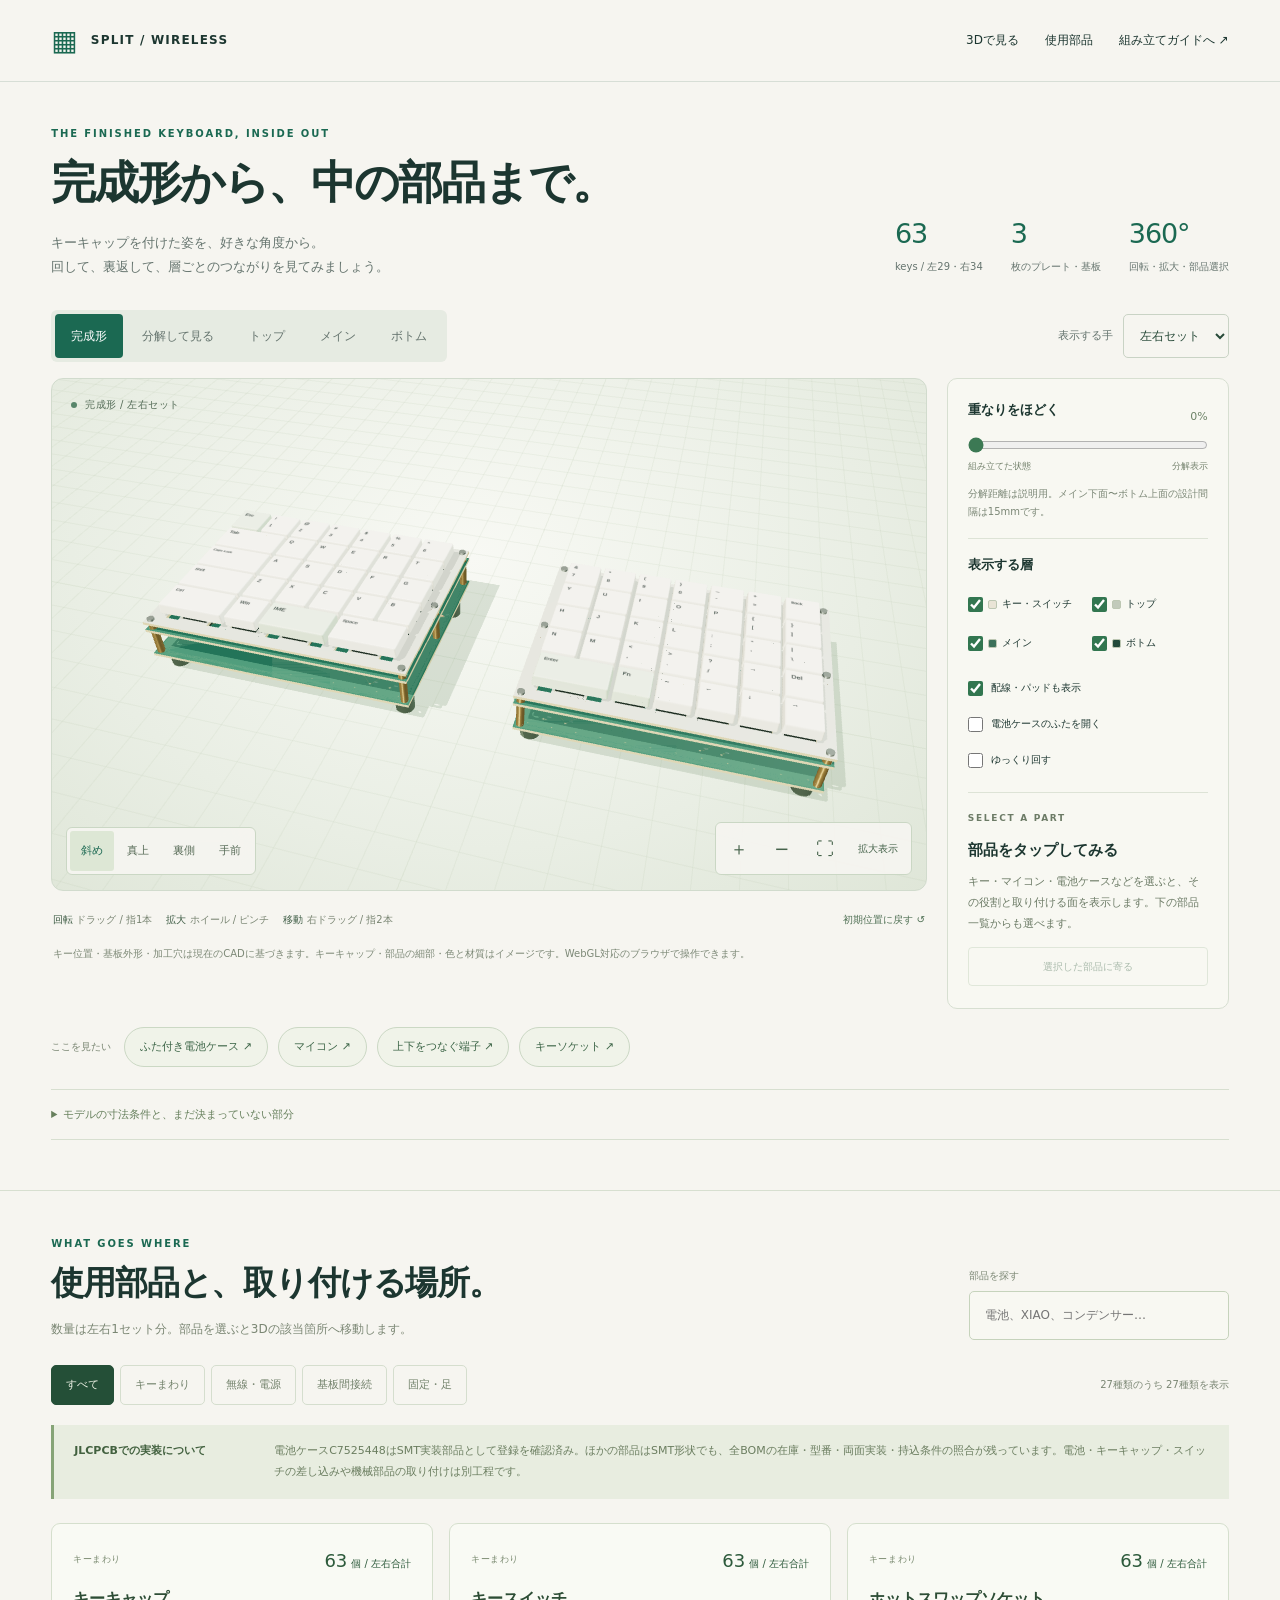
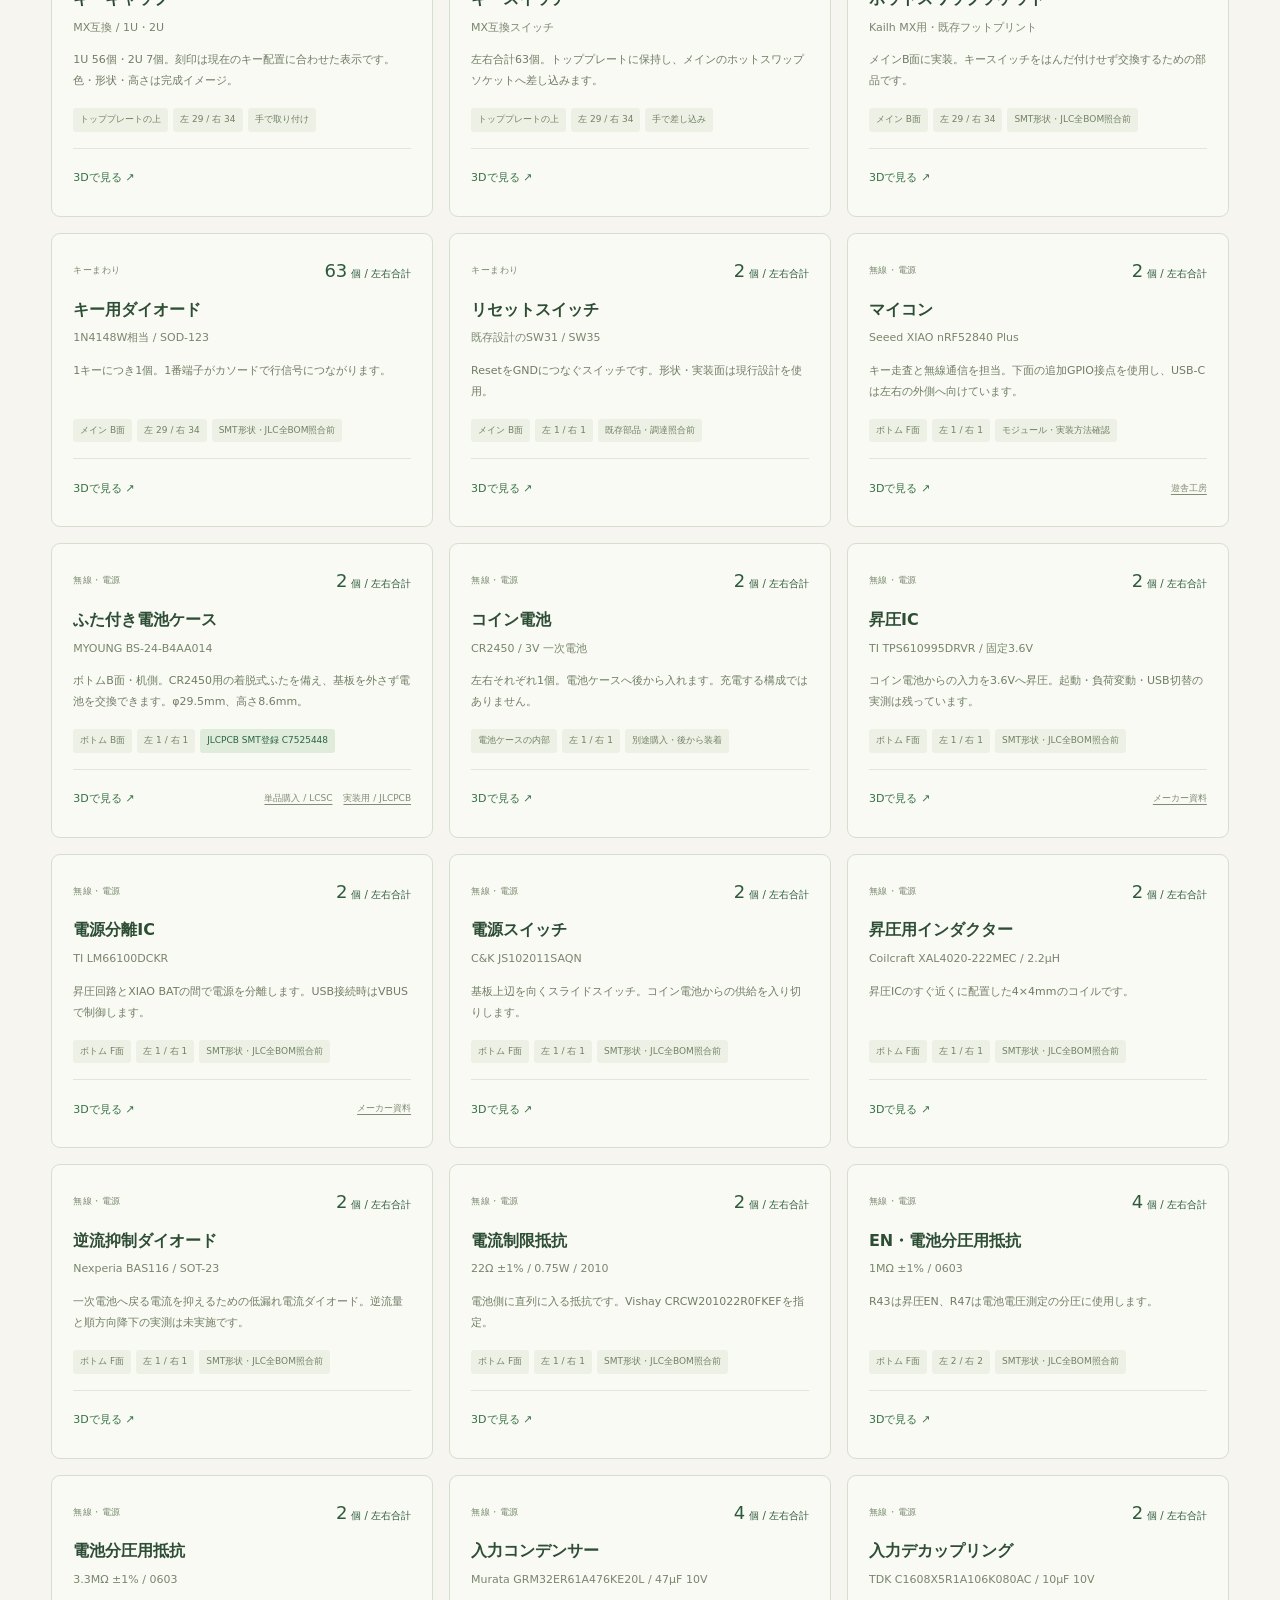
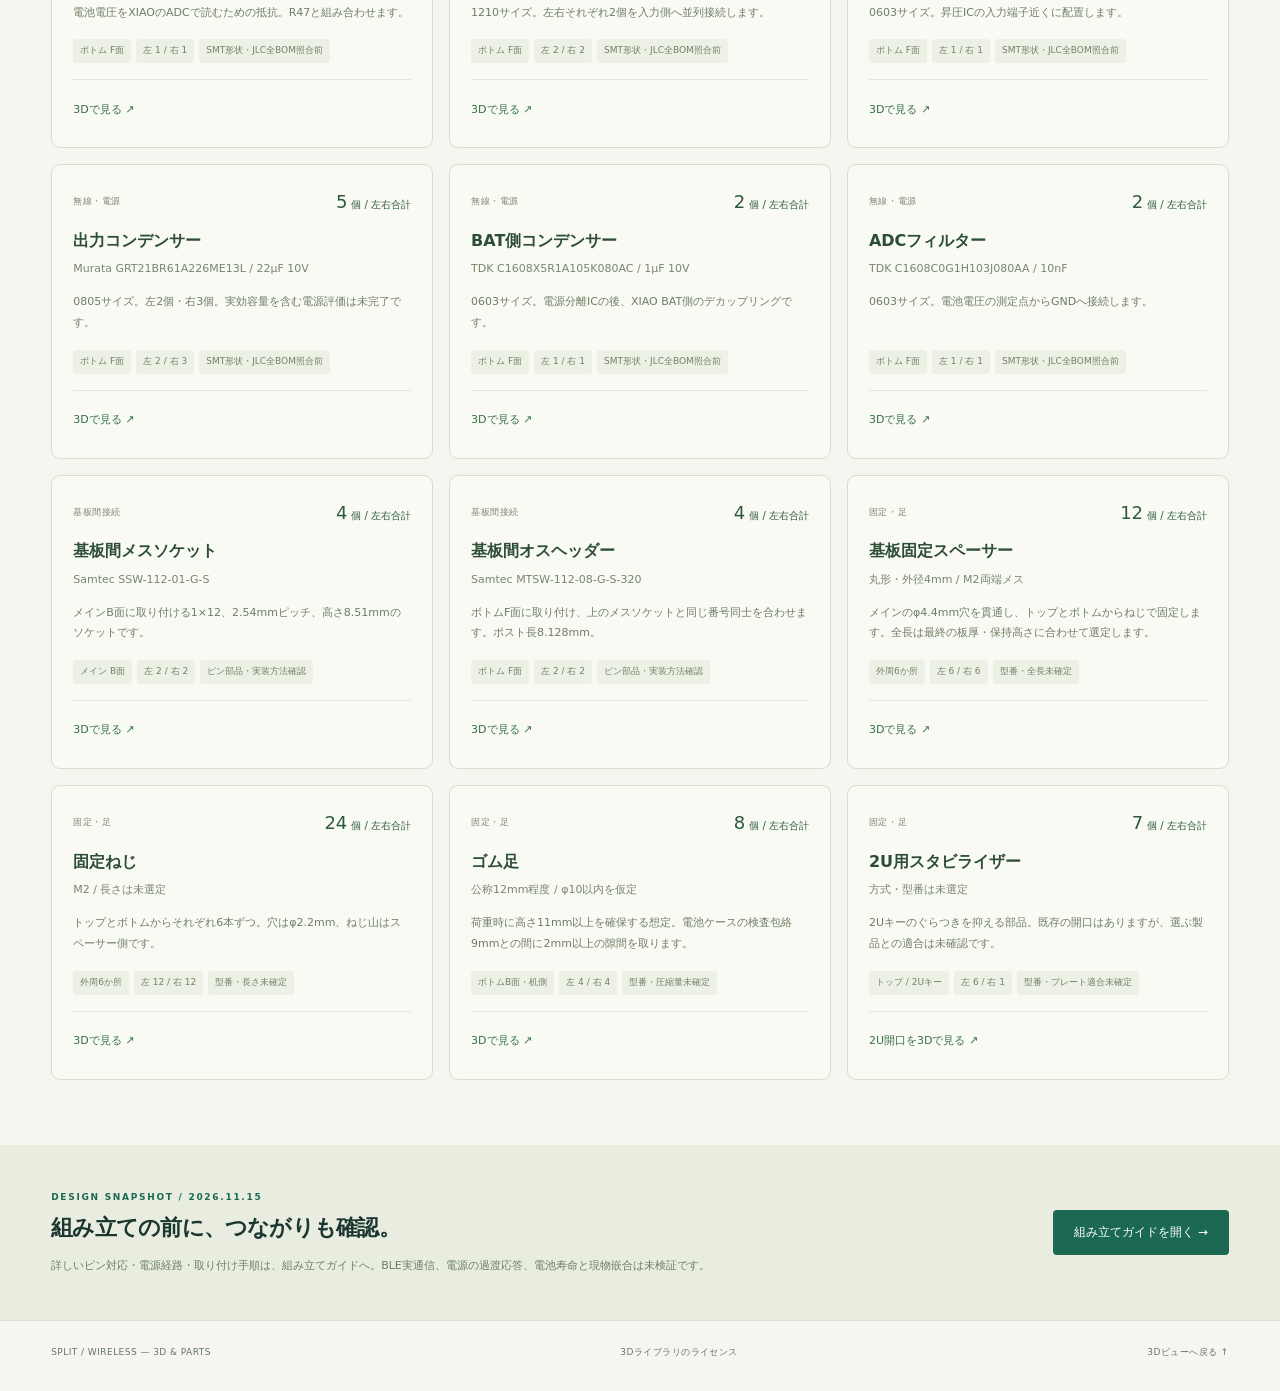
==== explorer.html @ 41e85a27 "Add interactive 3D keyboard and parts explorer" ====
<!doctype html>
<html lang="ja">
<head>
  <meta charset="utf-8">
  <meta name="viewport" content="width=device-width,initial-scale=1">
  <meta name="description" content="キーキャップ付きの完成形を360度回して、3層の構造と使用部品を確認できる無線分割キーボードの3Dガイド。">
  <meta name="theme-color" content="#1b6952">
  <title>完成形と使用部品を3Dで見る｜SPLIT WIRELESS</title>
  <link rel="canonical" href="https://naoki7091.github.io/keyboard-guide/explorer.html">
  <link rel="stylesheet" href="styles.css">
  <link rel="stylesheet" href="explorer.css">
  <script src="design-data.js" defer></script>
  <script src="explorer-data.js" defer></script>
  <script src="explorer.bundle.js" defer></script>
</head>
<body class="explorer-page">
  <a class="skip" href="#viewer">3Dビューへ移動</a>
  <header class="e-header"><a class="brand" href="index.html"><span class="brand-mark" aria-hidden="true">▦</span> SPLIT / WIRELESS</a><nav aria-label="ページ内ナビゲーション"><a href="#viewer">3Dで見る</a><a href="#parts">使用部品</a><a href="index.html">組み立てガイドへ ↗</a></nav></header>
  <main>
    <section class="e-intro e-wrap"><div><p class="eyebrow">THE FINISHED KEYBOARD, INSIDE OUT</p><h1>完成形から、<br class="e-mobile-br">中の部品まで。</h1><p class="e-lead">キーキャップを付けた姿を、好きな角度から。<br>回して、裏返して、層ごとのつながりを見てみましょう。</p></div><div class="e-intro-facts"><span><b>63</b>keys / 左29・右34</span><span><b>3</b>枚のプレート・基板</span><span><b>360°</b>回転・拡大・部品選択</span></div></section>
    <section class="e-workbench e-wrap" id="viewer" aria-label="キーボードの3Dビュー">
      <div class="e-toolbar"><div class="e-segmented" aria-label="表示モード"><button data-mode="assembled" aria-pressed="true">完成形</button><button data-mode="exploded" aria-pressed="false">分解して見る</button><button data-mode="top" aria-pressed="false">トップ</button><button data-mode="main" aria-pressed="false">メイン</button><button data-mode="bottom" aria-pressed="false">ボトム</button></div><label class="e-side">表示する手 <select id="hand-select"><option value="both">左右セット</option><option value="L">左手だけ</option><option value="R">右手だけ</option></select></label></div>
      <div class="e-view-grid">
        <div class="e-stage-column"><div class="e-stage" id="stage-shell"><div class="e-stage-badge"><span class="e-live-dot"></span><span id="view-label">完成形 / 左右セット</span></div><div id="three-viewport" class="e-viewport"><img id="viewer-fallback" src="assets/explorer-fallback.svg" alt="左右のキーキャップ付き完成イメージ。読み込み後に3D表示へ切り替わります。"><p id="viewer-loading" role="status">3Dモデルを準備しています…</p></div><div class="e-camera-bar" aria-label="カメラの向き"><button data-view="iso" aria-pressed="true">斜め</button><button data-view="top" aria-pressed="false">真上</button><button data-view="bottom" aria-pressed="false">裏側</button><button data-view="front" aria-pressed="false">手前</button></div><div class="e-zoom-bar"><button id="zoom-in" aria-label="拡大する">＋</button><button id="zoom-out" aria-label="縮小する">−</button><button id="fit-view" aria-label="モデルを画面に収める">⛶</button><button id="fullscreen-view" aria-label="3Dビューを全画面にする">拡大表示</button></div></div><div class="e-gestures"><span><b>回転</b> ドラッグ / 指1本</span><span><b>拡大</b> ホイール / ピンチ</span><span><b>移動</b> 右ドラッグ / 指2本</span><button id="reset-view">初期位置に戻す ↺</button></div><p class="e-model-note">キー位置・基板外形・加工穴は現在のCADに基づきます。キーキャップ・部品の細部・色と材質はイメージです。WebGL対応のブラウザで操作できます。</p></div>
        <aside class="e-controls" aria-label="表示設定と部品の説明"><section><div class="e-panel-title"><h2>重なりをほどく</h2><output id="explode-value">0%</output></div><label for="explode-3d" class="e-sr-only">層を離す量</label><input id="explode-3d" type="range" min="0" max="100" value="0"><div class="e-range-ends"><span>組み立てた状態</span><span>分解表示</span></div><p class="e-small">分解距離は説明用。メイン下面〜ボトム上面の設計間隔は15mmです。</p></section><section><h2>表示する層</h2><div class="e-layer-toggles"><label><input type="checkbox" data-layer="keys" checked><span class="e-swatch swatch-keys"></span>キー・スイッチ</label><label><input type="checkbox" data-layer="top" checked><span class="e-swatch swatch-top"></span>トップ</label><label><input type="checkbox" data-layer="main" checked><span class="e-swatch swatch-main"></span>メイン</label><label><input type="checkbox" data-layer="bottom" checked><span class="e-swatch swatch-bottom"></span>ボトム</label></div><label class="e-check"><input id="show-copper" type="checkbox" checked>配線・パッドも表示</label><label class="e-check"><input id="open-battery" type="checkbox">電池ケースのふたを開く</label><label class="e-check"><input id="auto-rotate" type="checkbox">ゆっくり回す</label></section><section class="e-inspector"><p class="eyebrow">SELECT A PART</p><div id="part-inspector" aria-live="polite"><h2>部品をタップしてみる</h2><p>キーや電池ケースなどを選ぶと、役割と取り付け位置を表示します。</p></div><button id="focus-selection" class="e-outline-button" disabled>選択した部品に寄る</button></section></aside>
      </div>
      <div class="e-shortcuts" aria-label="よく見る部品"><span>ここを見たい</span><button data-focus="battery-case">ふた付き電池ケース ↗</button><button data-focus="mcu">マイコン ↗</button><button data-focus="header-sockets">上下をつなぐ端子 ↗</button><button data-focus="key-sockets">キーソケット ↗</button></div>
      <details class="e-dimensions"><summary>モデルの寸法条件と、まだ決まっていない部分</summary><p>各基板は145.35×107.25mm。メイン下面〜ボトム上面は15mm。表示用に基板・トップ厚を1.6mm、メイン上面〜トップ下面を3.4mmと仮定しています。連続スペーサーは外径4mm・表示上の全長20mmですが、実物の全長とねじ長はプレート厚・スイッチ保持高さを決めて選定します。キーキャップの形状・外装ケース・スタビライザーの適合・ゴム足の圧縮量も未確定です。</p><p>裏面の電池ケースはBS-24-B4AA014、高さ8.6mm。ふたを開いた状態は交換手順を説明するための模式表現です。3Dモデルは製造用CADや干渉検査用の精密モデルではありません。</p><p>キーボード操作：3Dビューにフォーカスして矢印キーで回転、＋/−で拡大縮小、Homeで初期位置へ。部品一覧からも部品を選べます。</p></details>
    </section>
    <section class="e-parts-section e-wrap" id="parts"><div class="e-parts-heading"><div><p class="eyebrow">WHAT GOES WHERE</p><h2>使用部品と、取り付ける場所。</h2><p>数量は左右1セット分。部品を選ぶと3Dの該当箇所へ移動します。</p></div><label class="e-search"><span>部品を探す</span><input id="parts-search" type="search" placeholder="電池、XIAO、コンデンサー…" autocomplete="off"></label></div><div class="e-parts-tools"><div class="e-filters" aria-label="部品の分類"><button data-category="all" aria-pressed="true">すべて</button><button data-category="keys" aria-pressed="false">キーまわり</button><button data-category="power" aria-pressed="false">無線・電源</button><button data-category="connectors" aria-pressed="false">基板間接続</button><button data-category="hardware" aria-pressed="false">固定・足</button></div><p id="parts-count" role="status"></p></div><div class="e-parts-notice"><b>JLCPCBでの実装について</b><p>電池ケースC7525448はSMT実装部品として登録を確認済み。ほかの部品はSMT形状でも、全BOMの在庫・型番・両面実装・持込条件の照合が残っています。電池・キーキャップ・スイッチの差し込みや機械部品の取り付けは別工程です。</p></div><div id="parts-grid" class="e-parts-grid"></div><p id="parts-empty" class="e-empty" hidden>一致する部品が見つかりません。「すべて」に戻すか、検索語を変えてみてください。</p></section>
    <section class="e-bottom-note e-wrap"><div><p class="eyebrow">DESIGN SNAPSHOT / 2026.11.15</p><h2>組み立ての前に、つながりも確認。</h2><p>詳しいピン対応・電源経路・取り付け手順は、組み立てガイドへ。BLE実通信、電源の過渡応答、電池寿命と現物嵌合は未検証です。</p></div><a class="button primary" href="index.html">組み立てガイドを開く →</a></section>
  </main>
  <footer class="e-wrap"><span>SPLIT / WIRELESS — 3D & PARTS</span><a href="vendor/THREE-LICENSE.txt">3Dライブラリのライセンス</a><a href="#viewer">3Dビューへ戻る ↑</a></footer>
  <noscript><p class="noscript">3D表示と部品一覧にはJavaScriptが必要です。<a href="index.html">本文と図で読める組み立てガイドへ</a>。</p></noscript>
</body>
</html>
---- styles.css ----
:root{--paper:#f6f5f0;--ink:#1c3630;--muted:#65746e;--green:#1b6952;--line:#d7ded6;--gold:#bd963e;--soft:#e9eee7;--red:#c27550;--blue:#648db0;--white:#fff;--sans:"Yu Gothic UI","Meiryo",system-ui,sans-serif}*{box-sizing:border-box}html{scroll-behavior:smooth;scroll-padding-top:95px}body{margin:0;background:var(--paper);color:var(--ink);font-family:var(--sans);line-height:1.75}button,input,select{font:inherit}button,a,input,select{touch-action:manipulation}button{cursor:pointer}a{color:inherit;text-decoration:none}button:focus-visible,a:focus-visible,input:focus-visible,select:focus-visible,[tabindex]:focus-visible{outline:3px solid #b28a2f;outline-offset:5px}button:disabled{opacity:.4;cursor:default}p{margin:0 0 1em}h1,h2,h3{line-height:1.4;margin:0;font-weight:600}h1{font-size:clamp(36px,4vw,63px);letter-spacing:-.04em;line-height:1.4}h1 span{color:var(--green)}h2{font-size:clamp(25px,2.6vw,36px);letter-spacing:-.035em}h3{font-size:18px}.section-shell{max-width:1400px;margin:auto;padding-left:clamp(22px,5vw,80px);padding-right:clamp(22px,5vw,80px)}.eyebrow{font:600 10px/1.6 var(--sans);letter-spacing:.19em;margin-bottom:16px;color:var(--green)}.small{font-size:12px}.muted{color:var(--muted)}.site-header{height:78px;position:sticky;top:0;z-index:10;display:flex;align-items:center;justify-content:space-between;gap:20px;padding:0 4vw;border-bottom:1px solid var(--line);background:#f6f5f0f2;backdrop-filter:blur(12px)}.brand{display:flex;align-items:center;gap:12px;font-size:12px;font-weight:700;letter-spacing:.1em;white-space:nowrap}.brand-mark{font-size:28px;color:var(--green)}.brand-sub{font-size:9px;letter-spacing:.12em;color:var(--muted);border-left:1px solid var(--line);padding-left:13px}.site-header nav{display:flex;gap:25px;font-size:12px}.site-header nav a:hover,.text-link:hover{color:var(--green);text-decoration:underline;text-underline-offset:5px}.quiet{background:transparent;border:1px solid var(--line);padding:6px 13px;color:var(--ink);border-radius:4px;font-size:12px}.hero{display:grid;grid-template-columns:43% 57%;align-items:center;min-height:660px;padding-top:60px;padding-bottom:50px;gap:10px}.hero-copy{padding-right:10px}.intro{font-size:14px;line-height:2;margin-top:25px;color:var(--muted)}.hero-actions{display:flex;align-items:center;gap:20px;flex-wrap:wrap;margin:28px 0}.button{border:0;display:inline-flex;align-items:center;justify-content:center;gap:28px;padding:12px 21px;border-radius:4px;font-size:12px;min-height:44px}.primary{color:white;background:var(--green)}.primary:hover{background:#124e3d}.secondary{color:var(--ink);border:1px solid var(--line);background:transparent}.text-link{font-size:12px}.dot{padding:0 10px}.hero-art{padding-left:10px;min-width:0}.art-caption{display:flex;gap:8px;align-items:center;font-size:10px;letter-spacing:.02em;margin:0 0 10px 20px}.art-caption>span:last-child{margin-left:auto;color:var(--muted);font:10px monospace}.status-dot{width:6px;height:6px;background:var(--green);border-radius:50%}#hero-keyboard svg{width:100%;display:block;filter:drop-shadow(0 15px 14px #18372e16)}.hero-specs{display:grid;grid-template-columns:1fr 1fr 1.5fr;border-top:1px solid var(--line);margin:10px 0 15px;padding-top:20px;gap:15px}.hero-specs strong{font-size:26px;font-weight:500;display:block;white-space:nowrap;letter-spacing:-.06em}.hero-specs strong span{font:10px var(--sans);letter-spacing:0;margin-left:5px}.hero-specs small{font-size:10px;color:var(--muted)}.notice{display:flex;align-items:flex-start;gap:22px;padding-top:22px;padding-bottom:22px;background:#e7ece3;border-top:1px solid var(--line);border-bottom:1px solid var(--line);font-size:12px}.notice p{margin:0}.note-tag{color:var(--green);font-size:10px;white-space:nowrap;border:1px solid #b6c8b9;border-radius:3px;padding:3px 8px}.chapter{padding-top:88px;padding-bottom:84px}.section-heading{display:flex;align-items:flex-end;justify-content:space-between;gap:25px;margin-bottom:35px}.section-heading>p{font-size:12px;color:var(--muted);margin:0;line-height:1.9}.segmented{display:flex;align-items:stretch;gap:3px;background:#e8ece5;padding:4px;border-radius:5px;width:fit-content;max-width:100%}.segmented button{border:0;padding:9px 17px;min-height:39px;border-radius:3px;background:transparent;color:var(--muted);font-size:12px;white-space:nowrap}.segmented button[aria-pressed=true]{background:var(--ink);color:white}.explorer-toolbar,.board-toolbar,.connector-heading{display:flex;justify-content:space-between;align-items:center;gap:20px;flex-wrap:wrap}.range-label{display:flex;align-items:center;gap:12px;font-size:11px;color:var(--muted)}input[type=range]{width:145px;accent-color:var(--green)}output{font-variant-numeric:tabular-nums;min-width:35px}.explorer-grid{display:grid;grid-template-columns:minmax(0,1fr) 285px;gap:30px;margin-top:15px}.stack-stage{position:relative;min-width:0;background:radial-gradient(ellipse at center,#e7ece3 0,transparent 68%)}#stack-view svg{width:100%;height:auto;display:block}.stage-note{font-size:10px;color:var(--muted);margin:0 0 0 10px}.layer-info{padding-top:32px}.layer-list{display:grid;gap:3px}.layer-list button{display:flex;align-items:center;gap:13px;padding:12px 10px;border:0;background:transparent;text-align:left;border-bottom:1px solid var(--line);font-size:13px;color:var(--ink);border-radius:3px}.layer-list button>span{font:11px monospace;color:var(--muted);min-width:20px}.layer-list button small{margin-left:auto;font-size:10px;color:var(--muted)}.layer-list button[aria-pressed=true]{background:var(--green);color:white;border-color:var(--green)}.layer-list button[aria-pressed=true] span,.layer-list button[aria-pressed=true] small{color:#c9e1d5}#layer-detail{padding:25px 10px 0;font-size:12px}#layer-detail h3{margin-bottom:13px}#layer-detail p{color:var(--muted)}.face-label{font-size:10px;display:inline-block;color:var(--green);border:1px solid #bdcdbd;padding:3px 8px;margin:2px 0 12px}.dimension-strip{display:grid;grid-template-columns:repeat(3,1fr);padding-top:28px;margin-top:30px;border-top:1px solid var(--line);gap:30px}.dimension-strip>div{display:flex;flex-direction:column}.dimension-strip span{font-size:11px;color:var(--muted)}.dimension-strip b{font-size:29px;font-weight:500;letter-spacing:-.03em}.dimension-strip small{font-size:10px;color:var(--muted)}.board-chapter{background:#172f29;color:#e5ece6}.board-chapter .eyebrow{color:#9dc9aa}.board-chapter .section-heading>p{color:#9cafa4}.board-chapter .segmented{background:#29463b}.board-chapter .segmented button{color:#bacbc0}.board-chapter .segmented button[aria-pressed=true]{background:#e7ece0;color:#172f29}.board-options{display:flex;align-items:center;gap:20px;font-size:11px;flex-wrap:wrap}.board-options label{display:flex;gap:9px;align-items:center}.board-options select,.component-info select{color:#d8e5d9;background:#244238;border:1px solid #4e6859;border-radius:4px;padding:8px}.check input{accent-color:#b8d4b5}.board-chapter .quiet{color:#c5d7c9;border-color:#557263}.board-grid{display:grid;grid-template-columns:minmax(0,1fr) 270px;gap:45px;margin-top:30px}.pcb-stage{min-width:0}.pcb-stage svg{width:100%;display:block}.component-info{padding:15px 0 0 25px;border-left:1px solid #3e594b;font-size:12px}.component-info h3{color:#e7c878;font-size:25px;margin-bottom:8px}.component-info p{color:#b2c7b6}.component-info .select-label{display:flex;flex-direction:column;gap:7px;color:#9fb8a5;margin-top:23px;font-size:10px}.component-info select{width:100%;font-size:12px}.orientation-note{border-top:1px solid #3e594b;margin-top:25px;padding-top:20px}.orientation-note b{font-size:11px}.orientation-note p{margin:8px 0}.legend{display:flex;flex-wrap:wrap;gap:19px;font-size:10px;margin:15px 0 8px}.legend span{display:flex;align-items:center;gap:7px}.legend i{display:inline-block;width:17px;height:3px;background:var(--red)}.legend .legend-b{background:var(--blue)}.legend .legend-rf{height:10px;background:transparent;border:1px dashed #b2ce89}.board-chapter .muted{color:#9fb8a5}.source-note{font-size:10px;color:#8fa999;margin:25px 0 0}.source-note code{color:#c0d1c3}.connector-heading>p{margin:0;color:var(--muted)}.connector-stage svg{width:100%;display:block;margin:20px 0 5px}.pin-explorer{display:grid;grid-template-columns:1.5fr 1fr;gap:35px;align-items:center;border-top:1px solid var(--line);padding:22px 0}.pin-explorer .eyebrow{font-size:9px;margin-bottom:10px}.pin-buttons{display:grid;grid-template-columns:repeat(12,1fr);gap:5px}.pin-buttons button{min-width:0;min-height:38px;border:1px solid var(--line);background:transparent;border-radius:3px;font:13px monospace;color:var(--ink)}.pin-buttons button[aria-pressed=true]{background:var(--green);border-color:var(--green);color:white}.pin-detail{font-size:12px}.pin-detail strong{font-size:21px;font-weight:500;margin-right:12px}.pin-detail p{color:var(--muted);font-size:11px;margin:7px 0 0}.connector-notes{display:grid;grid-template-columns:repeat(3,1fr);gap:28px;border-top:1px solid var(--line);padding-top:28px;margin:15px 0 25px}.connector-notes h3{font:15px monospace;margin-bottom:10px;overflow-wrap:anywhere}.connector-notes p:not(.eyebrow){font-size:12px;color:var(--muted)}.connector-notes .eyebrow{font-size:9px;margin-bottom:7px}details{border-top:1px solid var(--line);border-bottom:1px solid var(--line);padding:15px 0}summary{font-size:12px;cursor:pointer}.table-scroll{overflow:auto}table{width:100%;border-collapse:collapse;font-size:12px;margin-top:20px}th,td{text-align:left;border-bottom:1px solid var(--line);padding:10px 15px}th{font-size:11px;color:var(--muted)}.assembly-chapter{background:#e9ede5}.assembly-grid{display:grid;grid-template-columns:260px minmax(0,1fr);gap:50px}.step-list{list-style:none;padding:0;margin:0}.step-list button{display:flex;align-items:center;gap:14px;width:100%;text-align:left;padding:17px 8px;background:transparent;border:0;border-bottom:1px solid #cad6c8;color:var(--muted);font-size:12px}.step-list button span{width:27px;height:27px;display:grid;place-items:center;border:1px solid #b9cabc;border-radius:50%;font:11px monospace;flex-shrink:0}.step-list button[aria-current=step]{color:var(--ink);font-weight:600}.step-list button[aria-current=step] span{background:var(--green);color:white;border-color:var(--green)}.step-panel{padding:20px 28px 25px;background:#f6f5f0;border-radius:7px;min-width:0}.step-meta{display:flex;justify-content:space-between;gap:10px;font:10px monospace;letter-spacing:.1em;color:var(--muted)}#step-diagram svg{display:block;width:100%;max-height:370px;margin-top:12px}#step-copy h3{font-size:24px;margin:4px 0 15px}#step-copy p{font-size:13px;color:var(--muted);line-height:1.9}.step-point{padding:10px 14px;background:#e7ece2;border-left:3px solid #92b09a;font-size:11px;margin:18px 0}.step-actions{display:flex;justify-content:space-between;gap:12px;margin-top:23px}.assembly-reminders{display:grid;grid-template-columns:repeat(3,1fr);gap:25px;font-size:11px;line-height:1.9;margin-top:32px;color:var(--muted)}.assembly-reminders b{color:var(--ink)}.flow-columns{display:grid;grid-template-columns:1fr 1fr;gap:60px}.flow-columns h3{font-size:17px}.flow-columns p{font-size:12px;color:var(--muted);line-height:2;margin-top:20px}.flow-line{display:flex;align-items:center;gap:10px;margin-top:24px}.flow-line>span{border-bottom:2px solid #adc3ac;padding:8px 4px;font-size:12px;flex:1}.flow-line small{display:block;font-size:9px;color:var(--muted)}.flow-line>b,.power-chain>b{color:#7f9c84;font-size:13px}.power-chain{display:flex;align-items:center;gap:8px;flex-wrap:wrap;margin-top:28px;font:11px monospace}.power-chain span{border:1px solid #c7d5c3;border-radius:3px;padding:7px}.verification{display:grid;grid-template-columns:1.5fr 1fr;gap:70px;padding-top:50px;padding-bottom:65px;border-top:1px solid var(--line)}.verification h2{font-size:26px}.verification p{font-size:12px;color:var(--muted);line-height:2}.verification-stats{display:flex;gap:35px;flex-wrap:wrap;margin:25px 0}.verification-stats strong{display:block;font-size:29px;color:var(--green);line-height:1.4;font-weight:500}.verification-stats span{font-size:10px;color:var(--muted)}.file-list{align-self:start}.file-list h3{font-size:14px;margin-bottom:12px}.file-list a{display:flex;justify-content:space-between;font-size:11px;padding:10px 0;border-bottom:1px solid var(--line)}.file-list a:hover{color:var(--green);text-decoration:underline}.file-list a span{color:var(--muted)}footer{display:flex;justify-content:space-between;align-items:center;gap:20px;border-top:1px solid var(--line);padding-top:24px;padding-bottom:30px;font-size:9px;letter-spacing:.05em;color:var(--muted)}.print-steps{display:none}.skip{position:fixed;left:15px;top:-70px;z-index:20;padding:10px 20px;background:var(--ink);color:white}.skip:focus{top:15px}.noscript{padding:25px;background:#f1d4ad}.pcb-component{cursor:pointer}.pcb-component:focus{outline:none}.pcb-component:focus .component-outline{stroke:#fff;stroke-width:.9}.stack-piece{transition:opacity .2s}.stack-label{font-family:var(--sans)}svg text{font-family:var(--sans)}
.legend .legend-power{background:#ffe393}.legend .legend-gnd{background:#9be5ae}.power-connection-note:empty{display:none}.power-connection-note{border-left:2px solid #d7bc6a;background:#244638;padding:13px 16px;margin-top:16px;font-size:12px}.power-connection-note>b{color:#ffe393}.power-connection-note p{margin:7px 0 0;color:#c1d4c4;font-size:11px;line-height:1.9}.power-connection-note strong{color:#ffe393}.battery-service-section{padding-top:25px;padding-bottom:65px}.service-image{display:block;width:100%;height:auto;border-radius:6px}.service-details{display:grid;grid-template-columns:repeat(3,1fr);gap:24px;font-size:12px;color:var(--muted);margin-top:24px}.service-model{display:block;width:100%;max-width:850px;margin:20px auto}.service-details b{color:var(--ink)}@media(max-width:760px){.service-details{grid-template-columns:1fr;gap:4px}.battery-service-section{padding-bottom:35px}}@media print{.service-image{break-inside:avoid}.battery-service-section{padding-top:20px;padding-bottom:25px}}
@media(min-width:1600px){.section-shell{max-width:1480px}.hero{min-height:710px}}
@media(max-width:1050px){.brand-sub{display:none}.hero{grid-template-columns:42% 58%;min-height:610px}.hero-specs strong{font-size:22px}.hero-specs strong span{font-size:8px}.section-heading{align-items:flex-start;flex-direction:column;gap:18px}.explorer-grid{grid-template-columns:minmax(0,1fr) 235px;gap:12px}.board-grid{grid-template-columns:minmax(0,1fr) 230px;gap:22px}.component-info{padding-left:18px}.assembly-grid{grid-template-columns:210px minmax(0,1fr);gap:25px}.verification{gap:35px}.hero-actions{gap:13px}.button{gap:15px}.connector-notes{gap:18px}}
@media(max-width:760px){.site-header{height:auto;min-height:68px;flex-wrap:wrap;padding:12px 22px;gap:8px}.site-header nav{order:3;width:100%;gap:22px;font-size:11px}.brand{font-size:10px}.print{margin-left:auto}.hero{grid-template-columns:1fr;padding-top:40px;gap:24px;padding-bottom:35px}.hero-copy{padding:0}.hero-copy h1 br:nth-of-type(2){display:none}.intro{font-size:13px;margin-top:18px}.hero-art{padding:0}.hero-actions{margin:23px 0}.hero-copy>.small{font-size:10px}.art-caption{margin-left:0}.hero-specs{margin-top:0}.hero-specs strong{font-size:27px}.hero-specs strong span{font-size:9px}.notice{flex-direction:column;gap:10px}.chapter{padding-top:55px;padding-bottom:50px}.section-heading{margin-bottom:25px}.explorer-toolbar{gap:15px}.range-label{width:100%;justify-content:space-between}.range-label input{flex:1;max-width:240px}.explorer-grid{grid-template-columns:1fr}.layer-info{padding-top:15px}.layer-list{grid-template-columns:1fr 1fr;gap:5px}.layer-list button{padding:11px 8px;font-size:11px;gap:7px;border:1px solid var(--line)}.layer-list button small{display:none}#layer-detail{padding:20px 0 0}.dimension-strip{gap:15px}.dimension-strip b{font-size:23px}.dimension-strip small{font-size:9px}.dimension-strip span{font-size:10px}.board-grid{grid-template-columns:1fr;margin-top:20px}.component-info{border-left:0;border-top:1px solid #3e594b;padding:22px 0 0}.component-info .select-label{max-width:100%}.board-options{gap:12px}.board-toolbar{gap:14px}.component-info h3{font-size:23px}.orientation-note{margin-top:17px;padding-top:15px}.pcb-stage .small{font-size:10px}.connector-heading{gap:12px}.pin-explorer{grid-template-columns:1fr;gap:16px}.pin-buttons{grid-template-columns:repeat(6,1fr)}.connector-notes{grid-template-columns:1fr;gap:15px}.connector-notes>div{border-bottom:1px solid var(--line);padding-bottom:10px}.connector-stage{overflow:auto}.connector-stage svg{min-width:590px}.assembly-grid{grid-template-columns:1fr;gap:20px}.step-list{display:grid;grid-template-columns:1fr 1fr;gap:2px 12px}.step-list button{padding:10px 4px;font-size:11px;gap:8px;min-height:50px}.step-panel{padding:18px 18px 22px}.step-actions .button{padding:10px 13px;font-size:11px}.assembly-reminders{grid-template-columns:1fr;gap:5px}.flow-columns{grid-template-columns:1fr;gap:30px}.verification{grid-template-columns:1fr;padding-top:40px;gap:30px}.verification h2{font-size:24px}.verification-stats{gap:30px}.flow-line{gap:7px}.flow-line>span{font-size:11px}footer{align-items:flex-start;flex-direction:column;gap:9px}.legend{gap:10px;font-size:9px}.stage-note{font-size:9px}}
@media(max-width:360px){.section-shell{padding-left:16px;padding-right:16px}.site-header{padding-left:16px;padding-right:16px}.site-header nav{gap:14px}.hero-specs{gap:9px}.hero-specs strong{font-size:23px}.hero-specs strong span{display:block;margin-left:0;margin-top:5px}.hero-specs small{font-size:9px}.dimension-strip b{font-size:20px}.segmented button{padding:8px 12px}.layer-list button{font-size:10px}}
@media(prefers-reduced-motion:reduce){html{scroll-behavior:auto}*{animation:none!important;transition:none!important}}
@media print{@page{size:A4;margin:14mm}body{background:white;color:#172f29;font-size:10pt}.site-header,.hero-actions,.explorer-toolbar,.board-toolbar,.side-controls,.range-label,.layer-list,.pin-buttons,.step-list,.step-actions,.print,.skip,footer{display:none!important}.section-shell{padding-left:0;padding-right:0;max-width:none}.hero{min-height:0;grid-template-columns:1fr 1fr;padding:10px 0 20px}h1{font-size:26px}h2{font-size:21px}.hero-art{min-width:0}.hero-specs strong{font-size:18px}.hero-specs strong span{font-size:8px}.chapter{padding:25px 0}.notice{padding:14px}.section-heading{margin-bottom:15px;display:block}.section-heading>p{margin-top:10px}.board-chapter{background:#172f29!important;color:white!important;print-color-adjust:exact;padding:20px}.explorer-grid{grid-template-columns:1fr 200px}.layer-info{padding-top:10px}.stage-note{font-size:8px}.dimension-strip{margin-top:10px;padding-top:15px}.dimension-strip b{font-size:22px}.board-grid{grid-template-columns:1fr 180px;gap:15px}.assembly-grid{display:none}.print-steps{display:block}.print-steps article{break-inside:avoid;border-bottom:1px solid #ccc;padding:12px 0}.print-steps h3{font-size:14px}.print-steps p{font-size:11px}.assembly-reminders{grid-template-columns:1fr 1fr 1fr;font-size:9px;gap:15px}.pin-explorer{grid-template-columns:1fr}.connector-notes{gap:15px}.connector-notes h3{font-size:11px}.connector-notes p{font-size:10px!important}.connector-stage svg{min-width:0}.flow-columns{gap:25px}.verification{padding-top:30px;gap:25px}.verification h2{font-size:20px}.section-heading,h2{break-after:avoid}svg{max-width:100%}.pcb-stage,.stack-stage,.connector-stage{break-inside:avoid}a[href^="../../"]{text-decoration:underline}.pin-table-detail{display:none}}

@media(max-width:760px){.site-header nav{flex-wrap:wrap;gap:10px 18px}}
---- explorer.css ----
.explorer-page{background:#f6f5f0}.e-wrap{max-width:1500px;margin:auto;padding-left:clamp(18px,4vw,64px);padding-right:clamp(18px,4vw,64px)}.e-header{min-height:76px;display:flex;align-items:center;justify-content:space-between;padding:16px 4vw;gap:20px;border-bottom:1px solid #d7ded6}.e-header nav{display:flex;gap:26px;font-size:12px}.e-header a:hover{color:#1b6952}.e-intro{padding-top:44px;padding-bottom:30px;display:flex;align-items:flex-end;justify-content:space-between;gap:30px}.e-intro .eyebrow{margin-bottom:10px}.e-intro h1{font-size:clamp(30px,3.5vw,49px);letter-spacing:-.045em}.e-mobile-br{display:none}.e-lead{color:#65746e;font-size:13px;line-height:1.9;margin:16px 0 0}.e-intro-facts{display:flex;gap:28px;padding-bottom:5px}.e-intro-facts span{display:flex;flex-direction:column;font-size:10px;color:#65746e;white-space:nowrap}.e-intro-facts b{font-weight:500;font-size:27px;color:#1b6952;letter-spacing:-.04em}.e-workbench{padding-bottom:50px}.e-toolbar{display:flex;justify-content:space-between;align-items:center;gap:14px;margin-bottom:16px;flex-wrap:wrap}.e-segmented{display:flex;gap:3px;padding:4px;background:#e6ebe2;border-radius:6px;max-width:100%;overflow:auto}.e-segmented button{background:transparent;border:0;color:#65746e;padding:10px 16px;white-space:nowrap;font-size:12px;border-radius:4px;min-height:44px}.e-segmented button[aria-pressed=true]{background:#1b6952;color:white}.e-side{display:flex;align-items:center;gap:10px;font-size:11px;color:#65746e}.e-side select{border:1px solid #c9d3c5;border-radius:5px;padding:10px 12px;background:#f6f5f0;color:#294b3a;font-size:12px;min-height:44px}.e-view-grid{display:grid;grid-template-columns:minmax(0,1fr) 282px;gap:20px;align-items:start}.e-stage-column{min-width:0}.e-stage{height:clamp(420px,57vh,680px);position:relative;overflow:hidden;border:1px solid #d1dbcd;border-radius:12px;background:radial-gradient(ellipse at 48% 35%,#f8f9f4 0%,#e9eee4 62%,#dfe6d8 100%)}.e-stage:fullscreen{height:100vh;width:100vw;border:0;border-radius:0}.e-viewport{position:absolute;inset:0}.e-viewport canvas{width:100%;height:100%;display:block;touch-action:none;outline-offset:-4px}.e-viewport canvas:focus-visible{outline:3px solid #bd963e}.e-viewport img{width:100%;height:100%;object-fit:contain;padding:30px}.e-viewport #viewer-loading{position:absolute;bottom:85px;left:50%;transform:translateX(-50%);background:#f6f5f0ed;border:1px solid #c9d5c2;border-radius:7px;padding:12px 20px;font-size:12px;color:#486349;max-width:80%;text-align:center}.e-stage-badge{position:absolute;z-index:2;top:17px;left:19px;display:flex;align-items:center;gap:8px;pointer-events:none;font-size:10px;color:#536b56;letter-spacing:.04em}.e-live-dot{width:6px;height:6px;background:#58866b;border-radius:50%}.e-camera-bar{position:absolute;z-index:2;left:14px;bottom:15px;display:flex;gap:2px;background:#f6f5f0ec;border:1px solid #cad7c4;padding:3px;border-radius:6px;backdrop-filter:blur(10px)}.e-camera-bar button{border:0;background:transparent;padding:8px 11px;border-radius:3px;font-size:11px;color:#576b57;min-height:40px}.e-camera-bar button[aria-pressed=true]{color:#1b6952;background:#dde7d5}.e-zoom-bar{position:absolute;z-index:2;right:14px;bottom:15px;display:flex;gap:3px;background:#f6f5f0ec;border:1px solid #cad7c4;padding:3px;border-radius:6px}.e-zoom-bar button{border:0;background:transparent;color:#45634b;min-width:40px;min-height:40px;padding:7px;font-size:18px;border-radius:3px}.e-zoom-bar #fullscreen-view{font-size:10px;padding:7px 10px}.e-zoom-bar button:hover,.e-camera-bar button:hover{background:#dce7d5}.e-gestures{display:flex;gap:14px;align-items:center;flex-wrap:wrap;padding:13px 2px 5px;font-size:10px;color:#788471}.e-gestures b{font-weight:500;color:#3b5a42}.e-gestures button{margin-left:auto;color:#4e6f53;border:0;background:transparent;padding:5px 0;font-size:10px;min-height:32px}.e-model-note{font-size:10px;color:#7d8977;line-height:1.8;margin:4px 2px 0}.e-controls{border:1px solid #d7dfd1;background:#f8f8f2;border-radius:10px;padding:5px 20px}.e-controls section{padding:17px 0;border-bottom:1px solid #dde3d6}.e-controls section:last-child{border:0}.e-controls h2{font-size:13px;font-weight:600;margin-bottom:12px;letter-spacing:0}.e-panel-title{display:flex;justify-content:space-between;align-items:center}.e-panel-title output{font-size:11px;color:#6c8266;text-align:right}.e-controls input[type=range]{width:100%;margin:0;display:block;height:28px;accent-color:#3c7954}.e-range-ends{display:flex;justify-content:space-between;font-size:9px;color:#75836e}.e-small{font-size:10px;color:#7b8776;line-height:1.8;margin:10px 0 0}.e-layer-toggles{display:grid;grid-template-columns:1fr 1fr;gap:3px 8px;margin-bottom:12px}.e-layer-toggles label{display:flex;align-items:center;font-size:10px;gap:5px;padding:6px 0;min-height:36px;white-space:nowrap;cursor:pointer}.e-controls input[type=checkbox]{accent-color:#327650;width:15px;height:15px;margin:0}.e-swatch{width:9px;height:9px;border:1px solid #bdc7b3;border-radius:2px;display:inline-block}.swatch-keys{background:#e9e4d6}.swatch-top{background:#c2cabb}.swatch-main{background:#3b7059}.swatch-bottom{background:#224a3b}.e-check{display:flex;align-items:center;gap:8px;font-size:10px;margin-top:6px;min-height:30px;cursor:pointer}.e-inspector .eyebrow{font-size:9px;margin:0 0 11px}.e-inspector h2{font-size:15px;line-height:1.6;margin-bottom:10px}.e-inspector p{font-size:11px;color:#6c7b66;line-height:1.9;margin-bottom:12px;overflow-wrap:anywhere}.e-inspector dl{font-size:10px;margin:0 0 15px}.e-inspector dl div{display:flex;justify-content:space-between;gap:10px;border-bottom:1px solid #e2e7dc;padding:5px 0}.e-inspector dt{color:#7a8675}.e-inspector dd{margin:0;text-align:right;color:#3c5a43;overflow-wrap:anywhere}.e-outline-button{border:1px solid #bccdb5;background:transparent;color:#386145;width:100%;border-radius:4px;min-height:39px;padding:9px;font-size:10px}.e-outline-button:not(:disabled):hover{background:#e6edde}.e-shortcuts{display:flex;align-items:center;gap:10px;flex-wrap:wrap;margin-top:18px;font-size:11px}.e-shortcuts>span{color:#788571;margin-right:3px;font-size:10px}.e-shortcuts button{border:1px solid #cbd8c4;border-radius:20px;min-height:40px;background:#f0f3e9;padding:8px 15px;color:#3c6547;font-size:11px}.e-shortcuts button:hover{border-color:#679775;background:#e4ecd9}.e-dimensions{margin-top:22px;border-color:#d7dfd0}.e-dimensions summary{font-size:11px;color:#67805d}.e-dimensions p{font-size:11px;color:#7a8673;line-height:1.9;max-width:1000px;margin:15px 0 0}.e-parts-section{padding-top:45px;padding-bottom:65px;border-top:1px solid #d7dfd0}.e-parts-heading{display:flex;align-items:flex-end;justify-content:space-between;gap:25px;margin-bottom:25px}.e-parts-heading .eyebrow{margin-bottom:8px}.e-parts-heading h2{font-size:clamp(24px,2.6vw,34px)}.e-parts-heading p:not(.eyebrow){font-size:12px;color:#7a8673;margin:12px 0 0}.e-search{display:flex;flex-direction:column;gap:6px;min-width:260px}.e-search span{font-size:10px;color:#7a8673}.e-search input{border:1px solid #c6d3bc;border-radius:5px;background:#f8f8f2;color:#244f37;font-size:12px;padding:13px 15px;min-height:45px;width:100%}.e-parts-tools{display:flex;align-items:center;justify-content:space-between;gap:15px;flex-wrap:wrap;margin-bottom:20px}.e-filters{display:flex;gap:6px;flex-wrap:wrap}.e-filters button{background:transparent;border:1px solid #d5dece;border-radius:5px;color:#71816a;padding:8px 14px;font-size:11px;min-height:40px}.e-filters button[aria-pressed=true]{background:#244f37;border-color:#244f37;color:#f1f5e9}#parts-count{font-size:10px;color:#7a8673;margin:0}.e-parts-notice{display:grid;grid-template-columns:180px 1fr;gap:20px;background:#e8ede0;border-left:3px solid #86a477;padding:16px 20px;margin-bottom:24px;font-size:11px;color:#6b7e60}.e-parts-notice b{color:#42613f;font-weight:600}.e-parts-notice p{margin:0;line-height:1.9}.e-parts-grid{display:grid;grid-template-columns:repeat(3,minmax(0,1fr));gap:16px}.e-part-card{border:1px solid #d5dfcd;background:#f9faf4;border-radius:9px;padding:21px;display:flex;flex-direction:column;min-width:0}.e-part-card.selected{border-color:#6c9878;box-shadow:0 0 0 1px #6c9878}.e-part-meta{display:flex;justify-content:space-between;align-items:center;gap:12px;font-size:9px;color:#7a8a70;margin-bottom:10px}.e-part-meta span:first-child{letter-spacing:.06em}.e-part-meta b{font-weight:500;color:#2d5a3b;font-size:18px}.e-part-meta b small{font-size:10px;margin-left:4px}.e-part-card h3{font-size:16px;color:#2d4d35;line-height:1.6}.e-part-model{font-size:11px;color:#78866d;line-height:1.8;margin:6px 0 13px;overflow-wrap:anywhere}.e-part-description{font-size:11px;color:#6f7e64;line-height:1.9;margin:0 0 16px}.e-part-badges{display:flex;gap:5px;flex-wrap:wrap;margin-top:auto;margin-bottom:16px}.e-part-badges span{font-size:9px;color:#718064;background:#edf1e5;padding:4px 7px;border-radius:3px}.e-part-badges .verified{color:#286345;background:#dfecdc}.e-part-actions{display:flex;justify-content:space-between;align-items:center;gap:10px;flex-wrap:wrap;padding-top:12px;border-top:1px solid #e0e6d9}.e-part-actions button{border:0;background:transparent;color:#387247;font-size:11px;padding:5px 0;min-height:34px}.e-part-links{display:flex;gap:11px;flex-wrap:wrap}.e-part-links a{color:#7f8d74;font-size:9px;text-decoration:underline;text-underline-offset:3px}.e-empty{padding:50px 10px;text-align:center;font-size:13px;color:#7b8773}.e-bottom-note{display:flex;align-items:center;justify-content:space-between;gap:35px;padding-top:45px;padding-bottom:45px;background:#e8ede0}.e-bottom-note .eyebrow{font-size:9px;margin-bottom:9px}.e-bottom-note h2{font-size:22px}.e-bottom-note p:not(.eyebrow){font-size:11px;color:#6b7f60;max-width:750px;margin:12px 0 0}.e-bottom-note .button{white-space:nowrap}.e-sr-only{position:absolute;width:1px;height:1px;overflow:hidden;clip:rect(0,0,0,0)}.explorer-page [hidden]{display:none!important}
@media(max-width:1100px){.e-view-grid{grid-template-columns:minmax(0,1fr) 250px;gap:15px}.e-controls{padding:4px 15px}.e-intro-facts{gap:20px}.e-intro-facts b{font-size:24px}.e-parts-grid{grid-template-columns:repeat(2,minmax(0,1fr))}.e-stage{height:510px}}
@media(max-width:760px){.e-header{padding:14px 20px;flex-wrap:wrap;gap:8px}.e-header nav{gap:22px;font-size:11px}.e-header .brand{font-size:10px}.e-intro{display:block;padding-top:28px;padding-bottom:22px}.e-intro h1{font-size:32px}.e-intro-facts{margin-top:20px;gap:28px}.e-intro-facts b{font-size:22px}.e-lead{font-size:12px;margin-top:12px}.e-toolbar{gap:10px}.e-segmented{width:100%;justify-content:space-between}.e-segmented button{padding:9px 10px;font-size:11px;flex:1}.e-side{margin-left:auto}.e-side select{padding:7px 12px;min-height:39px}.e-view-grid{grid-template-columns:1fr}.e-stage{height:480px;min-height:380px}.e-stage-badge{font-size:9px;top:14px;left:15px}.e-camera-bar{left:9px;bottom:10px}.e-camera-bar button{font-size:10px;padding:7px 9px;min-height:38px}.e-zoom-bar{right:9px;bottom:10px}.e-zoom-bar button{min-width:34px;min-height:38px;font-size:16px}.e-zoom-bar #fullscreen-view{display:none}.e-gestures{gap:6px 14px;font-size:9px;padding:10px 0 0}.e-gestures button{margin:0 0 0 auto}.e-model-note{font-size:9px}.e-controls{display:grid;grid-template-columns:1fr 1fr;padding:4px 16px;gap:0 20px}.e-controls section{padding:15px 0}.e-controls section:first-child{border:0}.e-controls .e-inspector{grid-column:1/-1;border-top:1px solid #dde3d6;padding-top:17px;display:grid;grid-template-columns:1fr auto;gap:0 15px}.e-inspector .eyebrow{grid-column:1/-1}.e-inspector h2{font-size:14px}.e-inspector p{font-size:10px;margin-bottom:8px}.e-inspector .e-outline-button{width:130px;align-self:center}.e-layer-toggles label{font-size:9px}.e-check{font-size:9px;min-height:28px}.e-shortcuts{gap:7px;margin-top:17px}.e-shortcuts>span{width:100%}.e-shortcuts button{font-size:10px;min-height:40px;padding:8px 13px}.e-workbench{padding-bottom:35px}.e-parts-section{padding-top:32px;padding-bottom:40px}.e-parts-heading{display:block}.e-parts-heading h2{font-size:26px}.e-parts-heading p:not(.eyebrow){font-size:11px}.e-search{margin-top:20px;min-width:0}.e-parts-tools{gap:10px}.e-filters{gap:5px}.e-filters button{font-size:10px;padding:8px 10px;min-height:40px}.e-parts-notice{grid-template-columns:1fr;gap:6px;padding:13px 16px;font-size:10px}.e-part-card{padding:17px}.e-part-card h3{font-size:15px}.e-parts-grid{gap:12px}.e-bottom-note{display:block;padding-top:28px;padding-bottom:30px}.e-bottom-note h2{font-size:23px}.e-bottom-note .button{margin-top:20px}.explorer-page footer{font-size:8px;flex-wrap:wrap;gap:10px}}
@media(max-width:480px){.e-parts-grid{grid-template-columns:1fr}.e-stage{height:440px}.e-intro-facts{justify-content:space-between;gap:12px}.e-intro-facts span{font-size:9px}.e-controls{gap:0 13px;padding:2px 13px}.e-controls h2{font-size:12px}.e-controls .e-inspector{grid-template-columns:1fr}.e-inspector .e-outline-button{width:100%;margin-top:4px}.e-layer-toggles{gap:0 4px}.e-layer-toggles label{gap:4px}.e-layer-toggles .e-swatch{display:none}.e-camera-bar button{padding:6px 8px}.e-zoom-bar button{min-width:33px}.e-gestures button{width:100%;text-align:right}.e-segmented button{padding:9px 7px;font-size:10px}}
@media(prefers-reduced-motion:reduce){html{scroll-behavior:auto}}
@media(max-width:760px){.e-camera-bar button{min-height:44px}.e-zoom-bar button{min-width:40px;min-height:44px;font-size:19px}.e-part-actions button,.e-filters button,.e-shortcuts button{min-height:44px}}
@media(max-width:380px){.e-camera-bar{right:9px;justify-content:space-around}.e-camera-bar button{flex:1}.e-zoom-bar{bottom:67px}}
@media(max-width:760px){.e-part-description,.e-part-model{font-size:12px}.e-part-badges span{font-size:10px}.e-inspector p{font-size:12px}.e-controls h2{font-size:13px}.e-model-note{font-size:10px}}
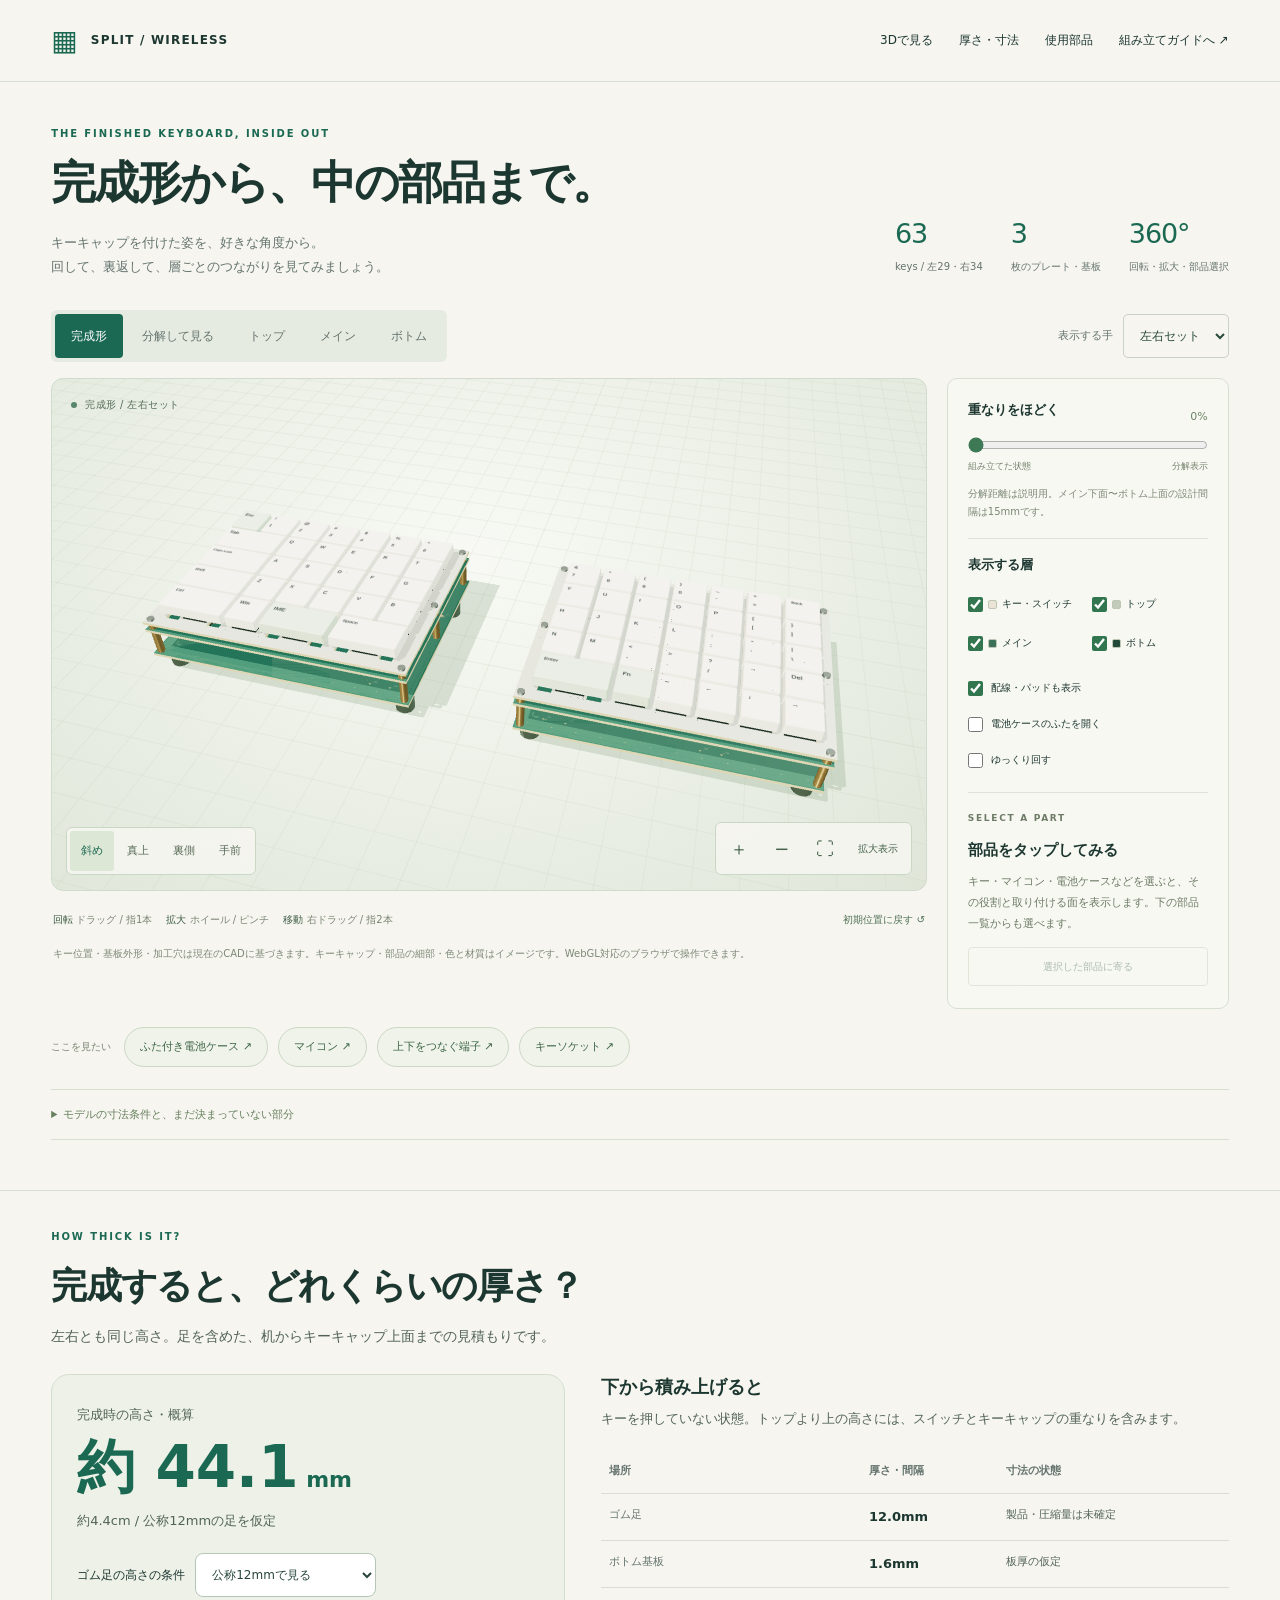
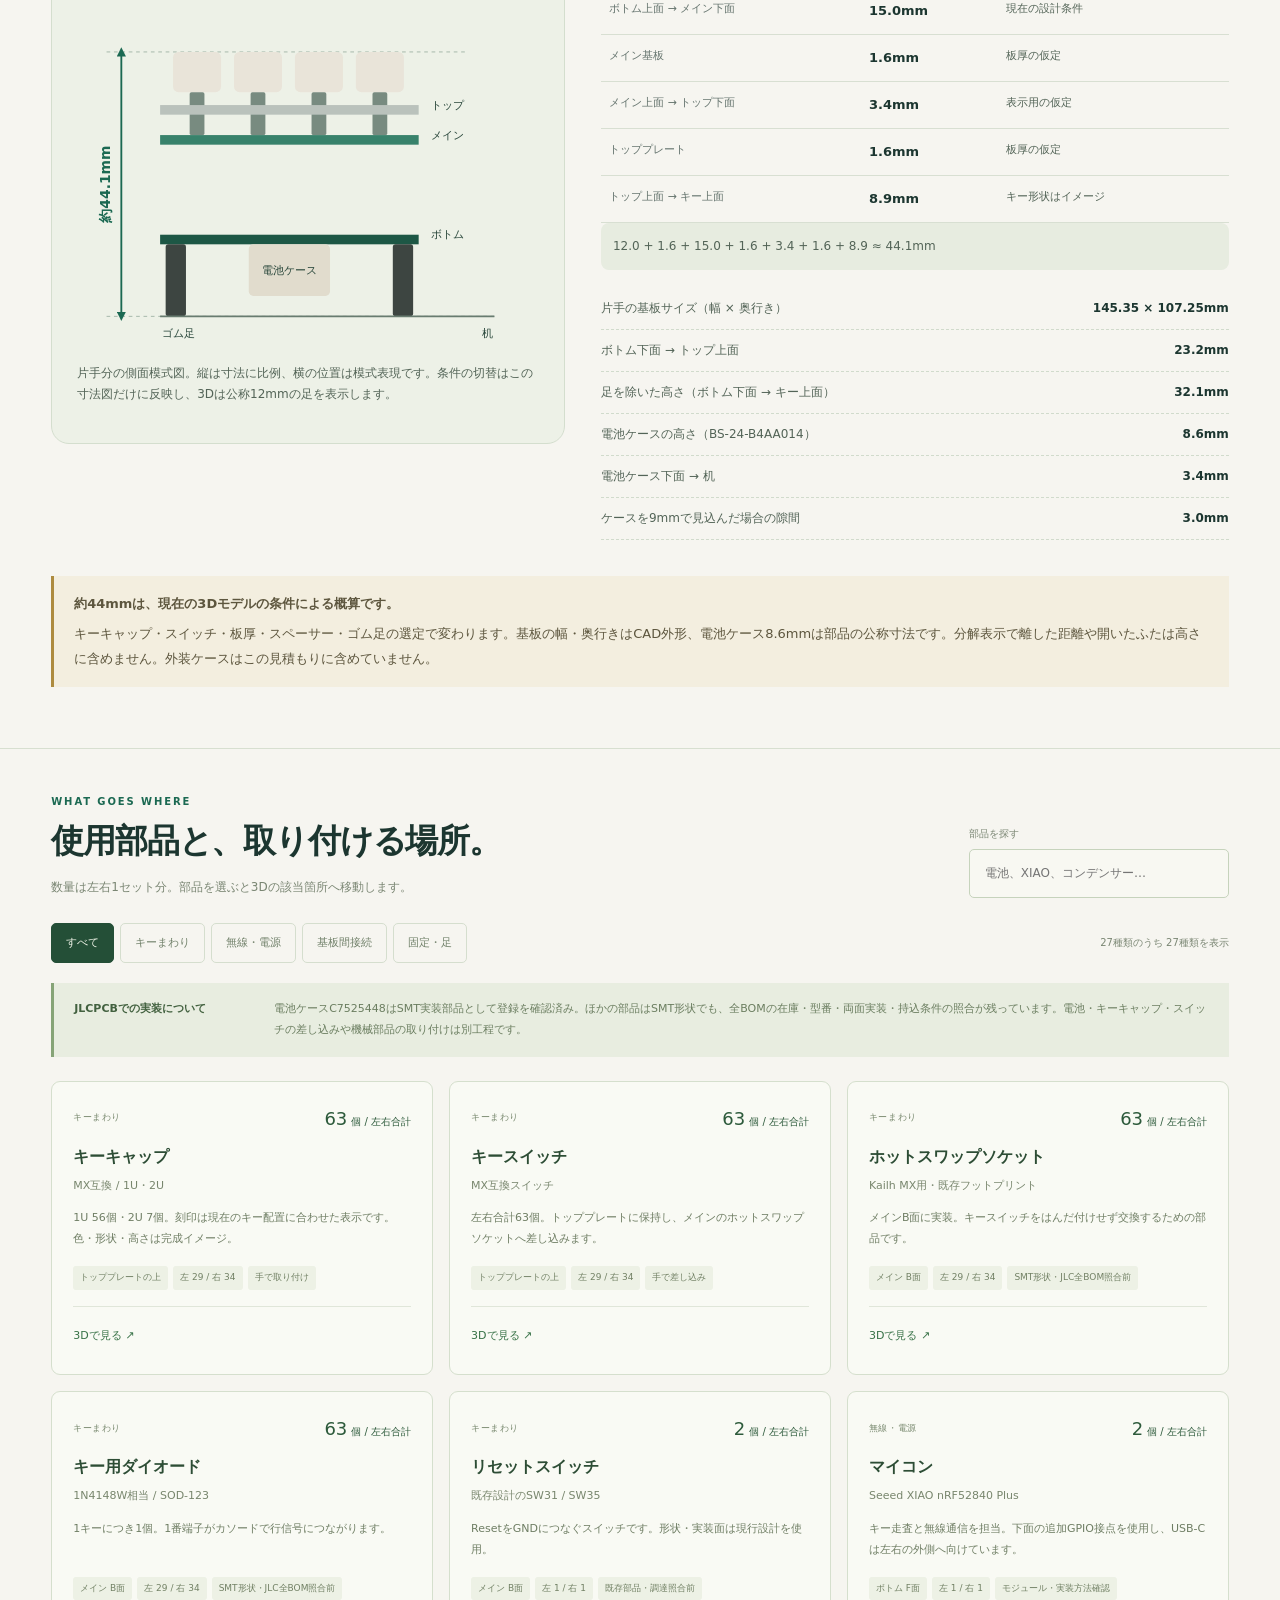
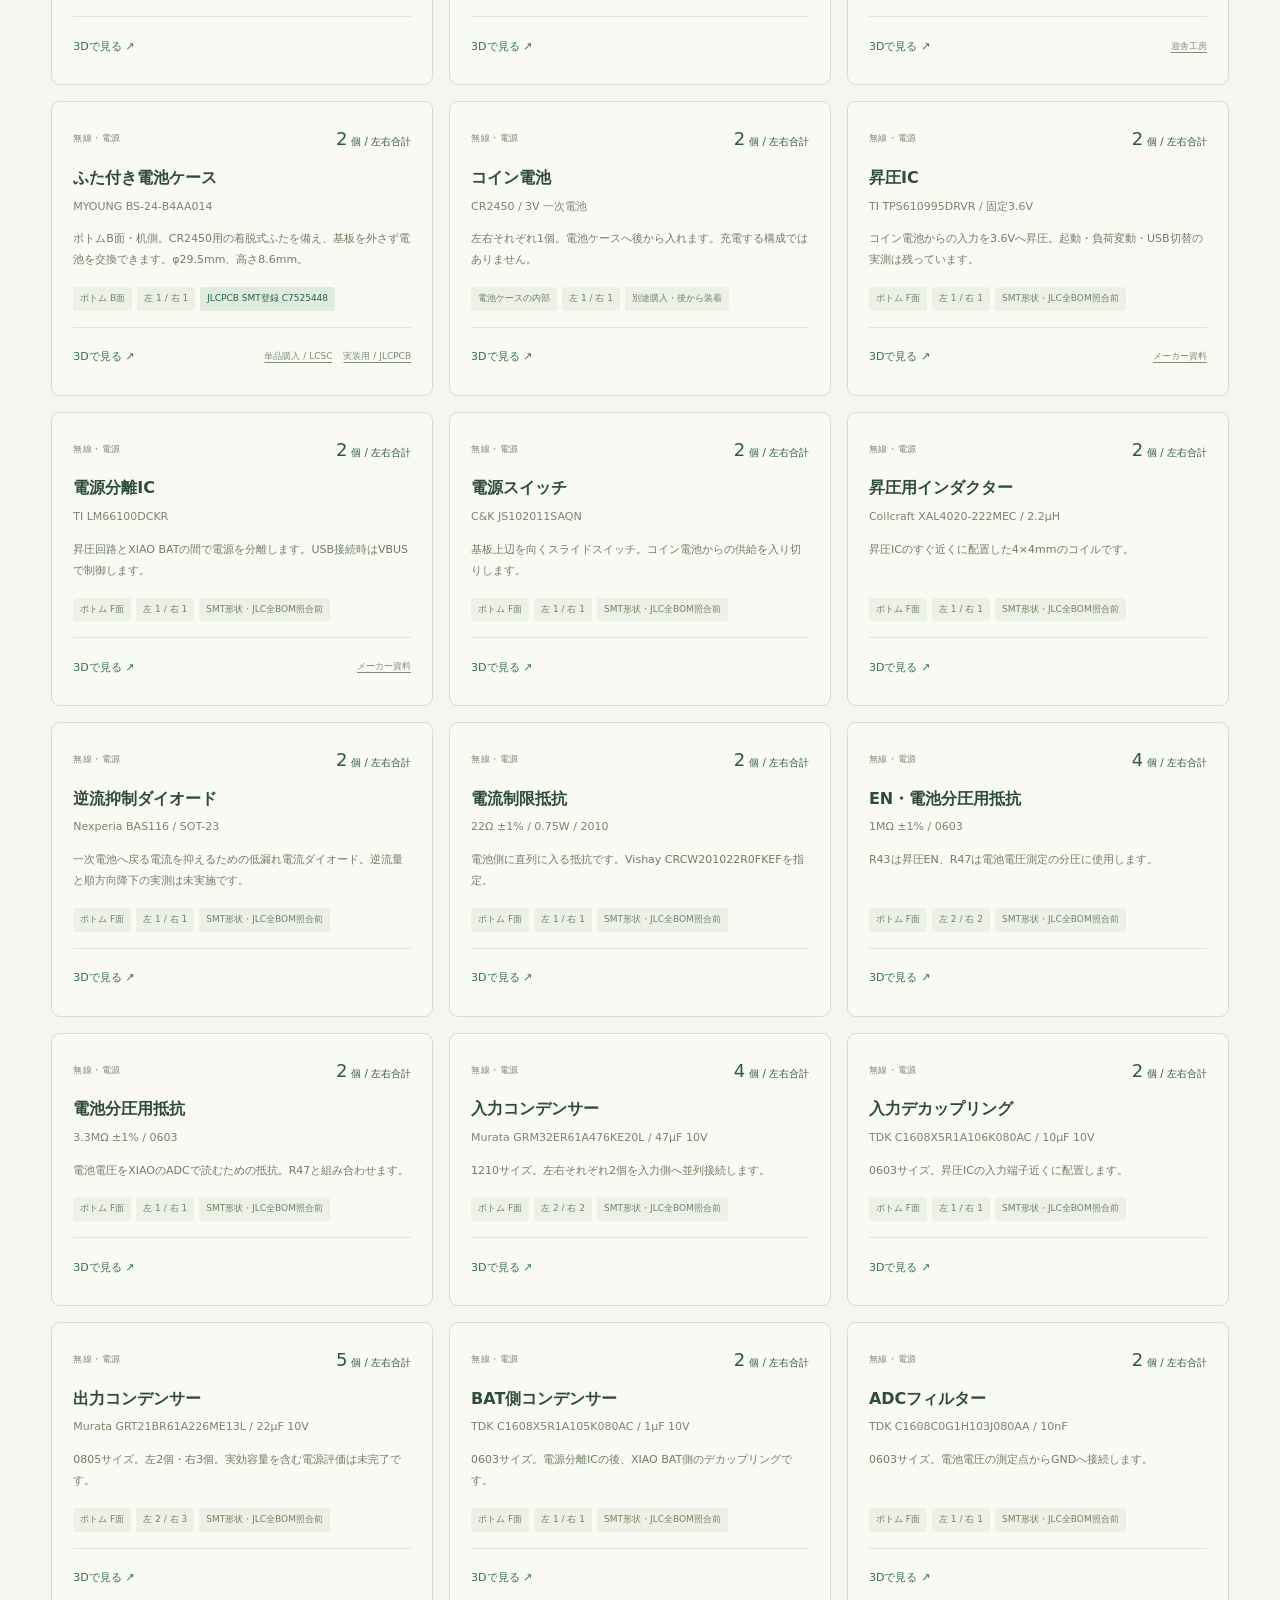
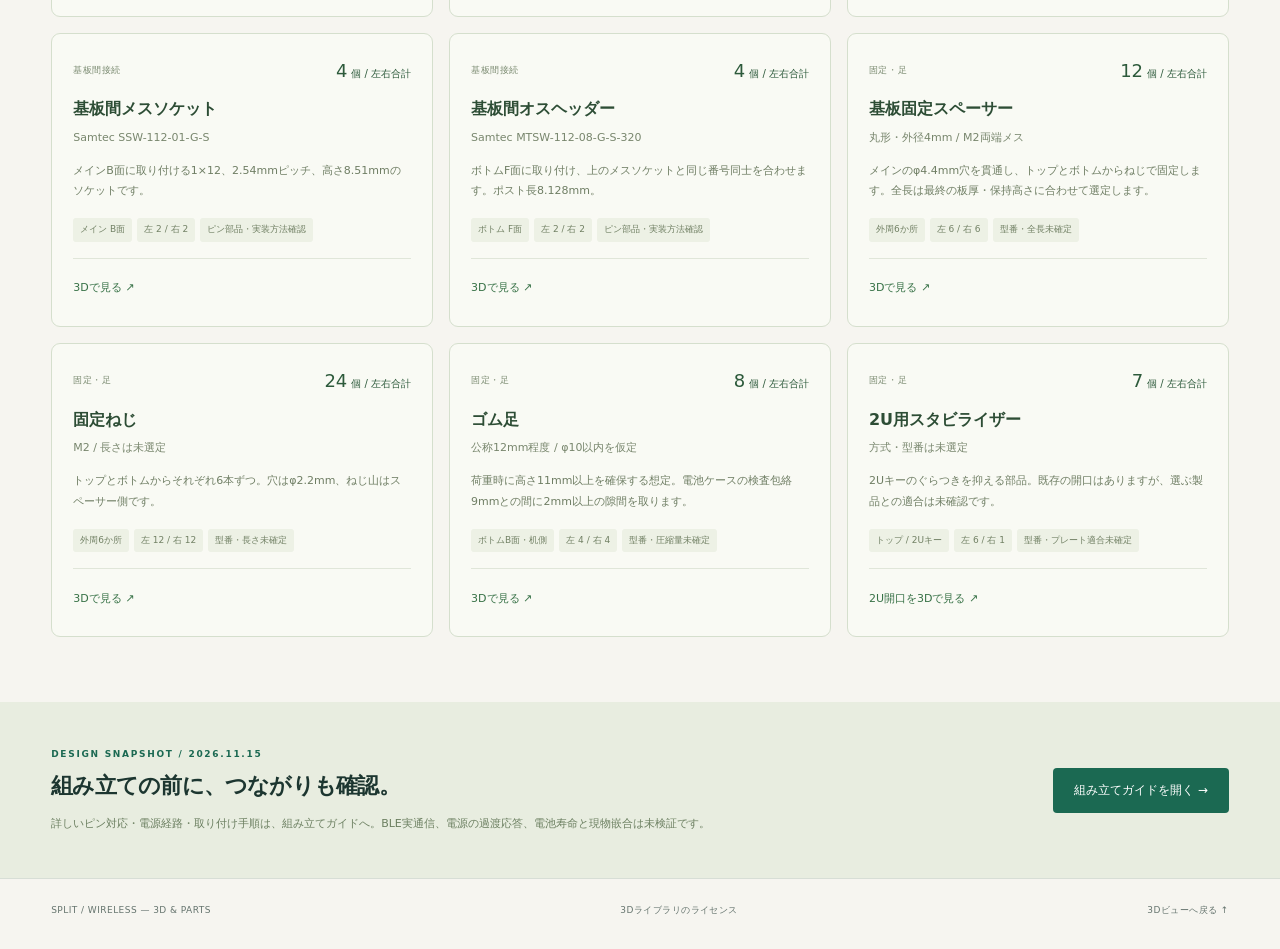
==== commit 308629cb: "Add keyboard height and layer dimension estimates" ====
--- a/explorer.html
+++ b/explorer.html
@@ -15,7 +15,7 @@
 </head>
 <body class="explorer-page">
   <a class="skip" href="#viewer">3Dビューへ移動</a>
-  <header class="e-header"><a class="brand" href="index.html"><span class="brand-mark" aria-hidden="true">▦</span> SPLIT / WIRELESS</a><nav aria-label="ページ内ナビゲーション"><a href="#viewer">3Dで見る</a><a href="#parts">使用部品</a><a href="index.html">組み立てガイドへ ↗</a></nav></header>
+  <header class="e-header"><a class="brand" href="index.html"><span class="brand-mark" aria-hidden="true">▦</span> SPLIT / WIRELESS</a><nav aria-label="ページ内ナビゲーション"><a href="#viewer">3Dで見る</a><a href="#dimensions">厚さ・寸法</a><a href="#parts">使用部品</a><a href="index.html">組み立てガイドへ ↗</a></nav></header>
   <main>
     <section class="e-intro e-wrap"><div><p class="eyebrow">THE FINISHED KEYBOARD, INSIDE OUT</p><h1>完成形から、<br class="e-mobile-br">中の部品まで。</h1><p class="e-lead">キーキャップを付けた姿を、好きな角度から。<br>回して、裏返して、層ごとのつながりを見てみましょう。</p></div><div class="e-intro-facts"><span><b>63</b>keys / 左29・右34</span><span><b>3</b>枚のプレート・基板</span><span><b>360°</b>回転・拡大・部品選択</span></div></section>
     <section class="e-workbench e-wrap" id="viewer" aria-label="キーボードの3Dビュー">
@@ -27,6 +27,40 @@
       <div class="e-shortcuts" aria-label="よく見る部品"><span>ここを見たい</span><button data-focus="battery-case">ふた付き電池ケース ↗</button><button data-focus="mcu">マイコン ↗</button><button data-focus="header-sockets">上下をつなぐ端子 ↗</button><button data-focus="key-sockets">キーソケット ↗</button></div>
       <details class="e-dimensions"><summary>モデルの寸法条件と、まだ決まっていない部分</summary><p>各基板は145.35×107.25mm。メイン下面〜ボトム上面は15mm。表示用に基板・トップ厚を1.6mm、メイン上面〜トップ下面を3.4mmと仮定しています。連続スペーサーは外径4mm・表示上の全長20mmですが、実物の全長とねじ長はプレート厚・スイッチ保持高さを決めて選定します。キーキャップの形状・外装ケース・スタビライザーの適合・ゴム足の圧縮量も未確定です。</p><p>裏面の電池ケースはBS-24-B4AA014、高さ8.6mm。ふたを開いた状態は交換手順を説明するための模式表現です。3Dモデルは製造用CADや干渉検査用の精密モデルではありません。</p><p>キーボード操作：3Dビューにフォーカスして矢印キーで回転、＋/−で拡大縮小、Homeで初期位置へ。部品一覧からも部品を選べます。</p></details>
     </section>
+    <section class="e-size-section e-wrap" id="dimensions" aria-labelledby="dimensions-heading">
+      <div class="e-size-heading"><p class="eyebrow">HOW THICK IS IT?</p><h2 id="dimensions-heading">完成すると、どれくらいの厚さ？</h2><p>左右とも同じ高さ。足を含めた、机からキーキャップ上面までの見積もりです。</p></div>
+      <div class="e-size-grid">
+        <div class="e-size-visual">
+          <div class="e-height-hero" aria-live="polite"><span>完成時の高さ・概算</span><strong>約 <output id="height-total">44.1</output><small> mm</small></strong><p id="height-cm">約4.4cm / 公称12mmの足を仮定</p></div>
+          <label class="e-height-select" for="height-condition">ゴム足の高さの条件 <select id="height-condition"><option value="nominal">公称12mmで見る</option><option value="loaded">荷重時11mmを仮定する</option></select></label>
+          <div id="height-diagram" class="e-height-diagram"></div>
+          <p class="e-size-caption">片手分の側面模式図。縦は寸法に比例、横の位置は模式表現です。条件の切替はこの寸法図だけに反映し、3Dは公称12mmの足を表示します。</p>
+        </div>
+        <div class="e-size-breakdown">
+          <h3>下から積み上げると</h3>
+          <p>キーを押していない状態。トップより上の高さには、スイッチとキーキャップの重なりを含みます。</p>
+          <table class="e-height-table"><caption class="e-sr-only">完成時の高さの内訳</caption><thead><tr><th scope="col">場所</th><th scope="col">厚さ・間隔</th><th scope="col">寸法の状態</th></tr></thead><tbody>
+            <tr><th scope="row">ゴム足</th><td id="height-foot">12.0mm</td><td>製品・圧縮量は未確定</td></tr>
+            <tr><th scope="row">ボトム基板</th><td>1.6mm</td><td>板厚の仮定</td></tr>
+            <tr><th scope="row">ボトム上面 → メイン下面</th><td>15.0mm</td><td>現在の設計条件</td></tr>
+            <tr><th scope="row">メイン基板</th><td>1.6mm</td><td>板厚の仮定</td></tr>
+            <tr><th scope="row">メイン上面 → トップ下面</th><td>3.4mm</td><td>表示用の仮定</td></tr>
+            <tr><th scope="row">トッププレート</th><td>1.6mm</td><td>板厚の仮定</td></tr>
+            <tr><th scope="row">トップ上面 → キー上面</th><td id="height-over-plate">8.9mm</td><td>キー形状はイメージ</td></tr>
+          </tbody></table>
+          <p class="e-height-formula" id="height-formula">12.0 + 1.6 + 15.0 + 1.6 + 3.4 + 1.6 + 8.9 ≈ 44.1mm</p>
+          <dl class="e-size-facts">
+            <div><dt>片手の基板サイズ（幅 × 奥行き）</dt><dd id="board-dimensions">145.35 × 107.25mm</dd></div>
+            <div><dt>ボトム下面 → トップ上面</dt><dd id="height-stack">23.2mm</dd></div>
+            <div><dt>足を除いた高さ（ボトム下面 → キー上面）</dt><dd id="height-body">32.1mm</dd></div>
+            <div><dt>電池ケースの高さ（BS-24-B4AA014）</dt><dd>8.6mm</dd></div>
+            <div><dt>電池ケース下面 → 机</dt><dd id="height-clearance">3.4mm</dd></div>
+            <div><dt>ケースを9mmで見込んだ場合の隙間</dt><dd id="height-conservative">3.0mm</dd></div>
+          </dl>
+        </div>
+      </div>
+      <p class="e-size-note"><b>約44mmは、現在の3Dモデルの条件による概算です。</b>キーキャップ・スイッチ・板厚・スペーサー・ゴム足の選定で変わります。基板の幅・奥行きはCAD外形、電池ケース8.6mmは部品の公称寸法です。分解表示で離した距離や開いたふたは高さに含めません。外装ケースはこの見積もりに含めていません。</p>
+    </section>
     <section class="e-parts-section e-wrap" id="parts"><div class="e-parts-heading"><div><p class="eyebrow">WHAT GOES WHERE</p><h2>使用部品と、取り付ける場所。</h2><p>数量は左右1セット分。部品を選ぶと3Dの該当箇所へ移動します。</p></div><label class="e-search"><span>部品を探す</span><input id="parts-search" type="search" placeholder="電池、XIAO、コンデンサー…" autocomplete="off"></label></div><div class="e-parts-tools"><div class="e-filters" aria-label="部品の分類"><button data-category="all" aria-pressed="true">すべて</button><button data-category="keys" aria-pressed="false">キーまわり</button><button data-category="power" aria-pressed="false">無線・電源</button><button data-category="connectors" aria-pressed="false">基板間接続</button><button data-category="hardware" aria-pressed="false">固定・足</button></div><p id="parts-count" role="status"></p></div><div class="e-parts-notice"><b>JLCPCBでの実装について</b><p>電池ケースC7525448はSMT実装部品として登録を確認済み。ほかの部品はSMT形状でも、全BOMの在庫・型番・両面実装・持込条件の照合が残っています。電池・キーキャップ・スイッチの差し込みや機械部品の取り付けは別工程です。</p></div><div id="parts-grid" class="e-parts-grid"></div><p id="parts-empty" class="e-empty" hidden>一致する部品が見つかりません。「すべて」に戻すか、検索語を変えてみてください。</p></section>
     <section class="e-bottom-note e-wrap"><div><p class="eyebrow">DESIGN SNAPSHOT / 2026.11.15</p><h2>組み立ての前に、つながりも確認。</h2><p>詳しいピン対応・電源経路・取り付け手順は、組み立てガイドへ。BLE実通信、電源の過渡応答、電池寿命と現物嵌合は未検証です。</p></div><a class="button primary" href="index.html">組み立てガイドを開く →</a></section>
   </main>
--- a/explorer.css
+++ b/explorer.css
@@ -3,6 +3,9 @@
 @media(max-width:760px){.e-header{padding:14px 20px;flex-wrap:wrap;gap:8px}.e-header nav{gap:22px;font-size:11px}.e-header .brand{font-size:10px}.e-intro{display:block;padding-top:28px;padding-bottom:22px}.e-intro h1{font-size:32px}.e-intro-facts{margin-top:20px;gap:28px}.e-intro-facts b{font-size:22px}.e-lead{font-size:12px;margin-top:12px}.e-toolbar{gap:10px}.e-segmented{width:100%;justify-content:space-between}.e-segmented button{padding:9px 10px;font-size:11px;flex:1}.e-side{margin-left:auto}.e-side select{padding:7px 12px;min-height:39px}.e-view-grid{grid-template-columns:1fr}.e-stage{height:480px;min-height:380px}.e-stage-badge{font-size:9px;top:14px;left:15px}.e-camera-bar{left:9px;bottom:10px}.e-camera-bar button{font-size:10px;padding:7px 9px;min-height:38px}.e-zoom-bar{right:9px;bottom:10px}.e-zoom-bar button{min-width:34px;min-height:38px;font-size:16px}.e-zoom-bar #fullscreen-view{display:none}.e-gestures{gap:6px 14px;font-size:9px;padding:10px 0 0}.e-gestures button{margin:0 0 0 auto}.e-model-note{font-size:9px}.e-controls{display:grid;grid-template-columns:1fr 1fr;padding:4px 16px;gap:0 20px}.e-controls section{padding:15px 0}.e-controls section:first-child{border:0}.e-controls .e-inspector{grid-column:1/-1;border-top:1px solid #dde3d6;padding-top:17px;display:grid;grid-template-columns:1fr auto;gap:0 15px}.e-inspector .eyebrow{grid-column:1/-1}.e-inspector h2{font-size:14px}.e-inspector p{font-size:10px;margin-bottom:8px}.e-inspector .e-outline-button{width:130px;align-self:center}.e-layer-toggles label{font-size:9px}.e-check{font-size:9px;min-height:28px}.e-shortcuts{gap:7px;margin-top:17px}.e-shortcuts>span{width:100%}.e-shortcuts button{font-size:10px;min-height:40px;padding:8px 13px}.e-workbench{padding-bottom:35px}.e-parts-section{padding-top:32px;padding-bottom:40px}.e-parts-heading{display:block}.e-parts-heading h2{font-size:26px}.e-parts-heading p:not(.eyebrow){font-size:11px}.e-search{margin-top:20px;min-width:0}.e-parts-tools{gap:10px}.e-filters{gap:5px}.e-filters button{font-size:10px;padding:8px 10px;min-height:40px}.e-parts-notice{grid-template-columns:1fr;gap:6px;padding:13px 16px;font-size:10px}.e-part-card{padding:17px}.e-part-card h3{font-size:15px}.e-parts-grid{gap:12px}.e-bottom-note{display:block;padding-top:28px;padding-bottom:30px}.e-bottom-note h2{font-size:23px}.e-bottom-note .button{margin-top:20px}.explorer-page footer{font-size:8px;flex-wrap:wrap;gap:10px}}
 @media(max-width:480px){.e-parts-grid{grid-template-columns:1fr}.e-stage{height:440px}.e-intro-facts{justify-content:space-between;gap:12px}.e-intro-facts span{font-size:9px}.e-controls{gap:0 13px;padding:2px 13px}.e-controls h2{font-size:12px}.e-controls .e-inspector{grid-template-columns:1fr}.e-inspector .e-outline-button{width:100%;margin-top:4px}.e-layer-toggles{gap:0 4px}.e-layer-toggles label{gap:4px}.e-layer-toggles .e-swatch{display:none}.e-camera-bar button{padding:6px 8px}.e-zoom-bar button{min-width:33px}.e-gestures button{width:100%;text-align:right}.e-segmented button{padding:9px 7px;font-size:10px}}
 @media(prefers-reduced-motion:reduce){html{scroll-behavior:auto}}
+.e-size-section{padding-top:38px;padding-bottom:48px;border-top:1px solid #d8dfd2;scroll-margin-top:90px}.e-size-heading h2{font-size:clamp(25px,3vw,36px);line-height:1.4;margin:8px 0 12px}.e-size-heading>p:last-child{font-size:14px;color:#536457}.e-size-grid{display:grid;grid-template-columns:minmax(0,.9fr) minmax(0,1.1fr);gap:36px;margin-top:26px;align-items:start}.e-size-visual{border:1px solid #d4dece;border-radius:18px;background:#edf1e7;padding:25px;min-width:0}.e-height-hero>span{font-size:13px;color:#536457}.e-height-hero strong{display:block;font-size:clamp(38px,5vw,58px);line-height:1.35;color:#1b6952;font-variant-numeric:tabular-nums}.e-height-hero strong small{font-size:22px}.e-height-hero p{font-size:13px;margin-top:4px;color:#536457}.e-height-select{display:flex;flex-wrap:wrap;align-items:center;gap:10px;margin-top:20px;font-size:12px}.e-height-select select{font:inherit;max-width:100%;min-height:44px;padding:8px 12px;border:1px solid #b5c6b6;border-radius:8px;background:#fff;color:#28463a}.e-height-diagram{margin-top:10px}.e-height-diagram svg{display:block;width:100%;height:auto;font-family:inherit}.e-size-caption{font-size:12px;line-height:1.8;color:#536457}.e-size-breakdown{min-width:0}.e-size-breakdown h3{font-size:18px;margin:0 0 8px}.e-size-breakdown>p{font-size:13px;line-height:1.9;color:#536457}.e-height-table{width:100%;border-collapse:collapse;font-size:13px;margin-top:18px}.e-height-table th,.e-height-table td{padding:12px 8px;border-bottom:1px solid #d8dfd2;text-align:left;line-height:1.7;vertical-align:top}.e-height-table thead{font-size:11px;color:#536457}.e-height-table tbody th{font-weight:500}.e-height-table tbody td:nth-child(2){font-weight:700;white-space:nowrap;font-variant-numeric:tabular-nums}.e-height-table td:last-child{font-size:11px;color:#536457}.e-size-breakdown .e-height-formula{background:#e7ece0;border-radius:8px;padding:12px;font-size:12px;overflow-wrap:anywhere;font-variant-numeric:tabular-nums}.e-size-facts{margin-top:18px;font-size:12px}.e-size-facts>div{display:flex;justify-content:space-between;gap:15px;padding:10px 0;border-bottom:1px dashed #d1dbcc}.e-size-facts dt{color:#536457;line-height:1.7}.e-size-facts dd{margin:0;white-space:nowrap;font-weight:700;font-variant-numeric:tabular-nums}.e-size-note{margin-top:24px;border-left:3px solid #ad8b3f;background:#f3eedf;padding:16px 20px;font-size:13px;line-height:1.9;color:#5d563e}.e-size-note b{display:block;margin-bottom:5px}
+@media(max-width:900px){.e-size-grid{grid-template-columns:1fr;gap:24px}.e-size-visual{display:grid;grid-template-columns:1fr 1.2fr;gap:0 15px;align-items:start}.e-height-diagram{grid-column:2;grid-row:1/4}.e-height-select{display:block}.e-height-select select{display:block;margin-top:10px}.e-size-caption{grid-column:1/-1}}
+@media(max-width:540px){.e-size-section{padding-top:28px;padding-bottom:32px}.e-size-grid{margin-top:20px}.e-size-visual{display:block;padding:18px}.e-height-select{display:flex;margin-top:14px}.e-height-select select{margin:0}.e-height-table{font-size:12px}.e-height-table th,.e-height-table td{padding:10px 5px}.e-height-table td:last-child{font-size:10px}.e-size-facts>div{gap:10px}.e-size-facts>div:first-child{flex-wrap:wrap;gap:4px}.e-size-note{padding:13px 15px;font-size:12px}.e-header nav{flex-wrap:wrap;gap:8px 18px}}
 @media(max-width:760px){.e-camera-bar button{min-height:44px}.e-zoom-bar button{min-width:40px;min-height:44px;font-size:19px}.e-part-actions button,.e-filters button,.e-shortcuts button{min-height:44px}}
 @media(max-width:380px){.e-camera-bar{right:9px;justify-content:space-around}.e-camera-bar button{flex:1}.e-zoom-bar{bottom:67px}}
 @media(max-width:760px){.e-part-description,.e-part-model{font-size:12px}.e-part-badges span{font-size:10px}.e-inspector p{font-size:12px}.e-controls h2{font-size:13px}.e-model-note{font-size:10px}}
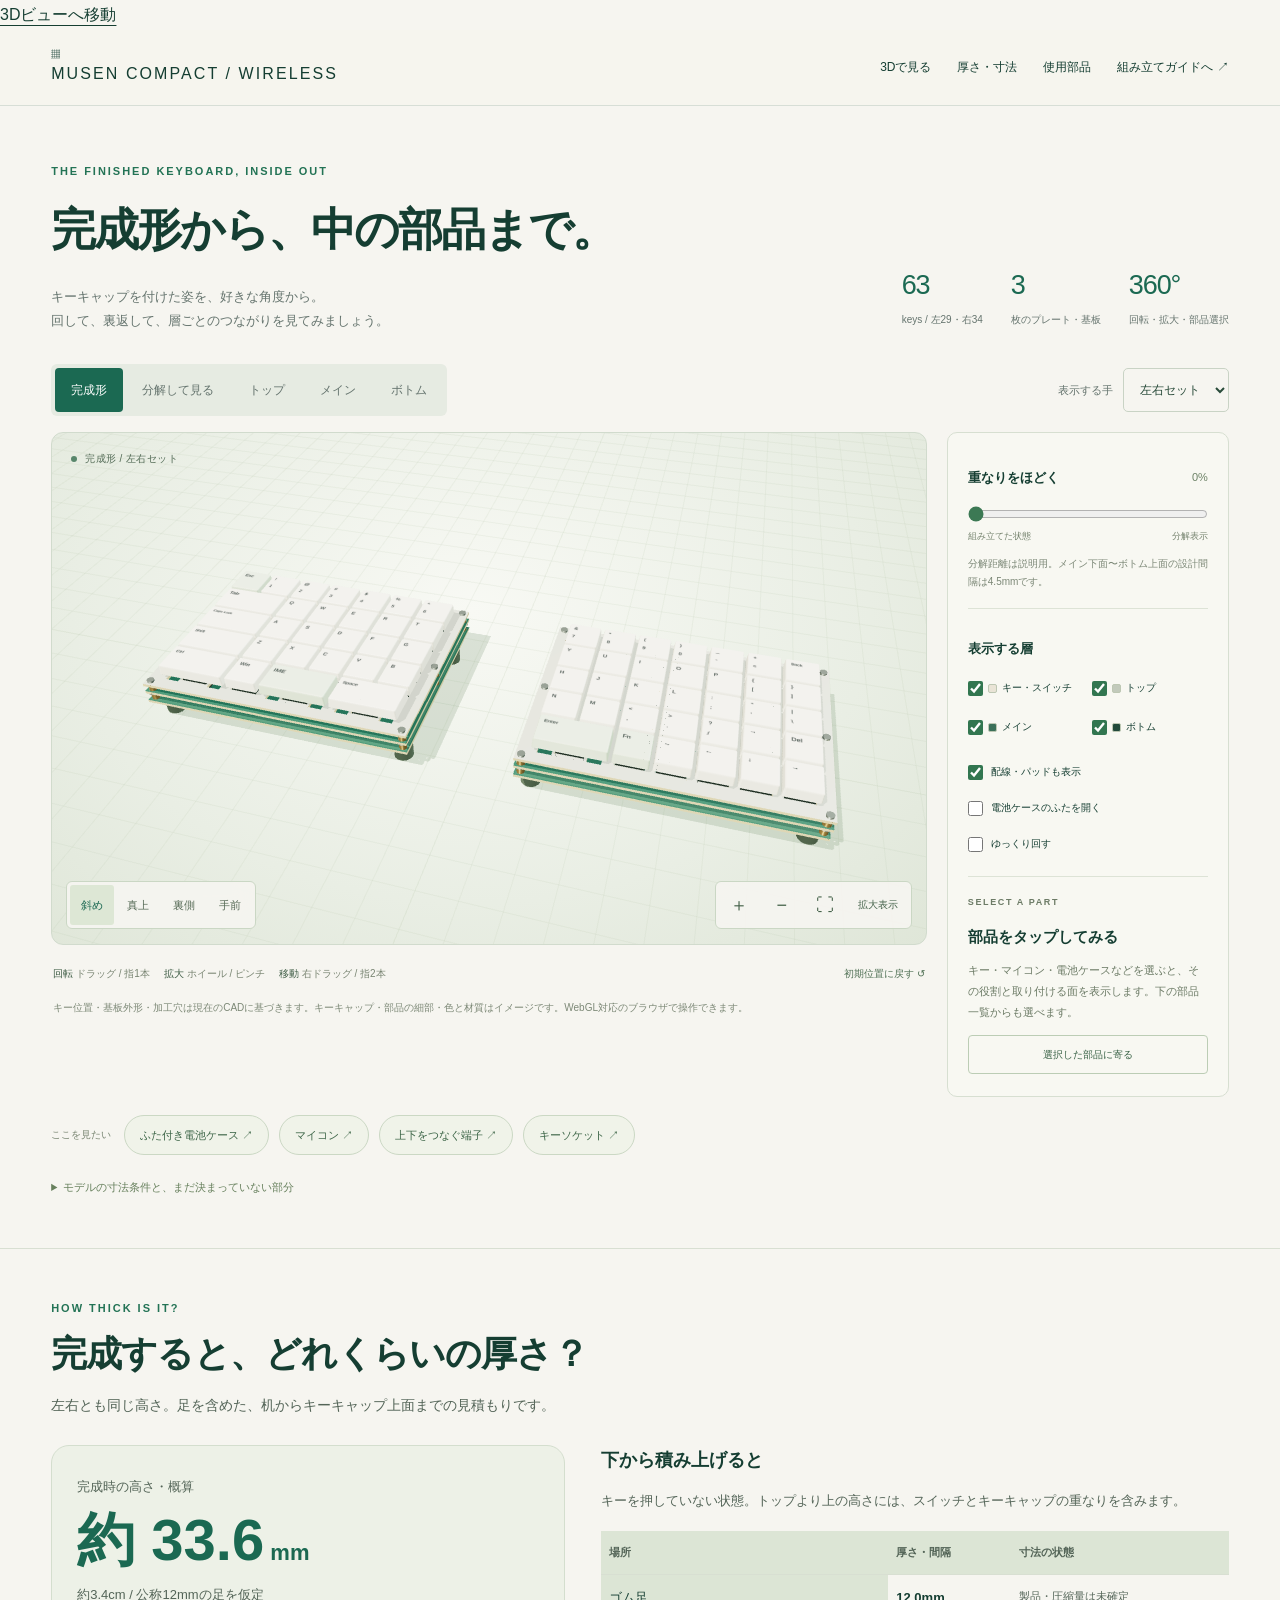
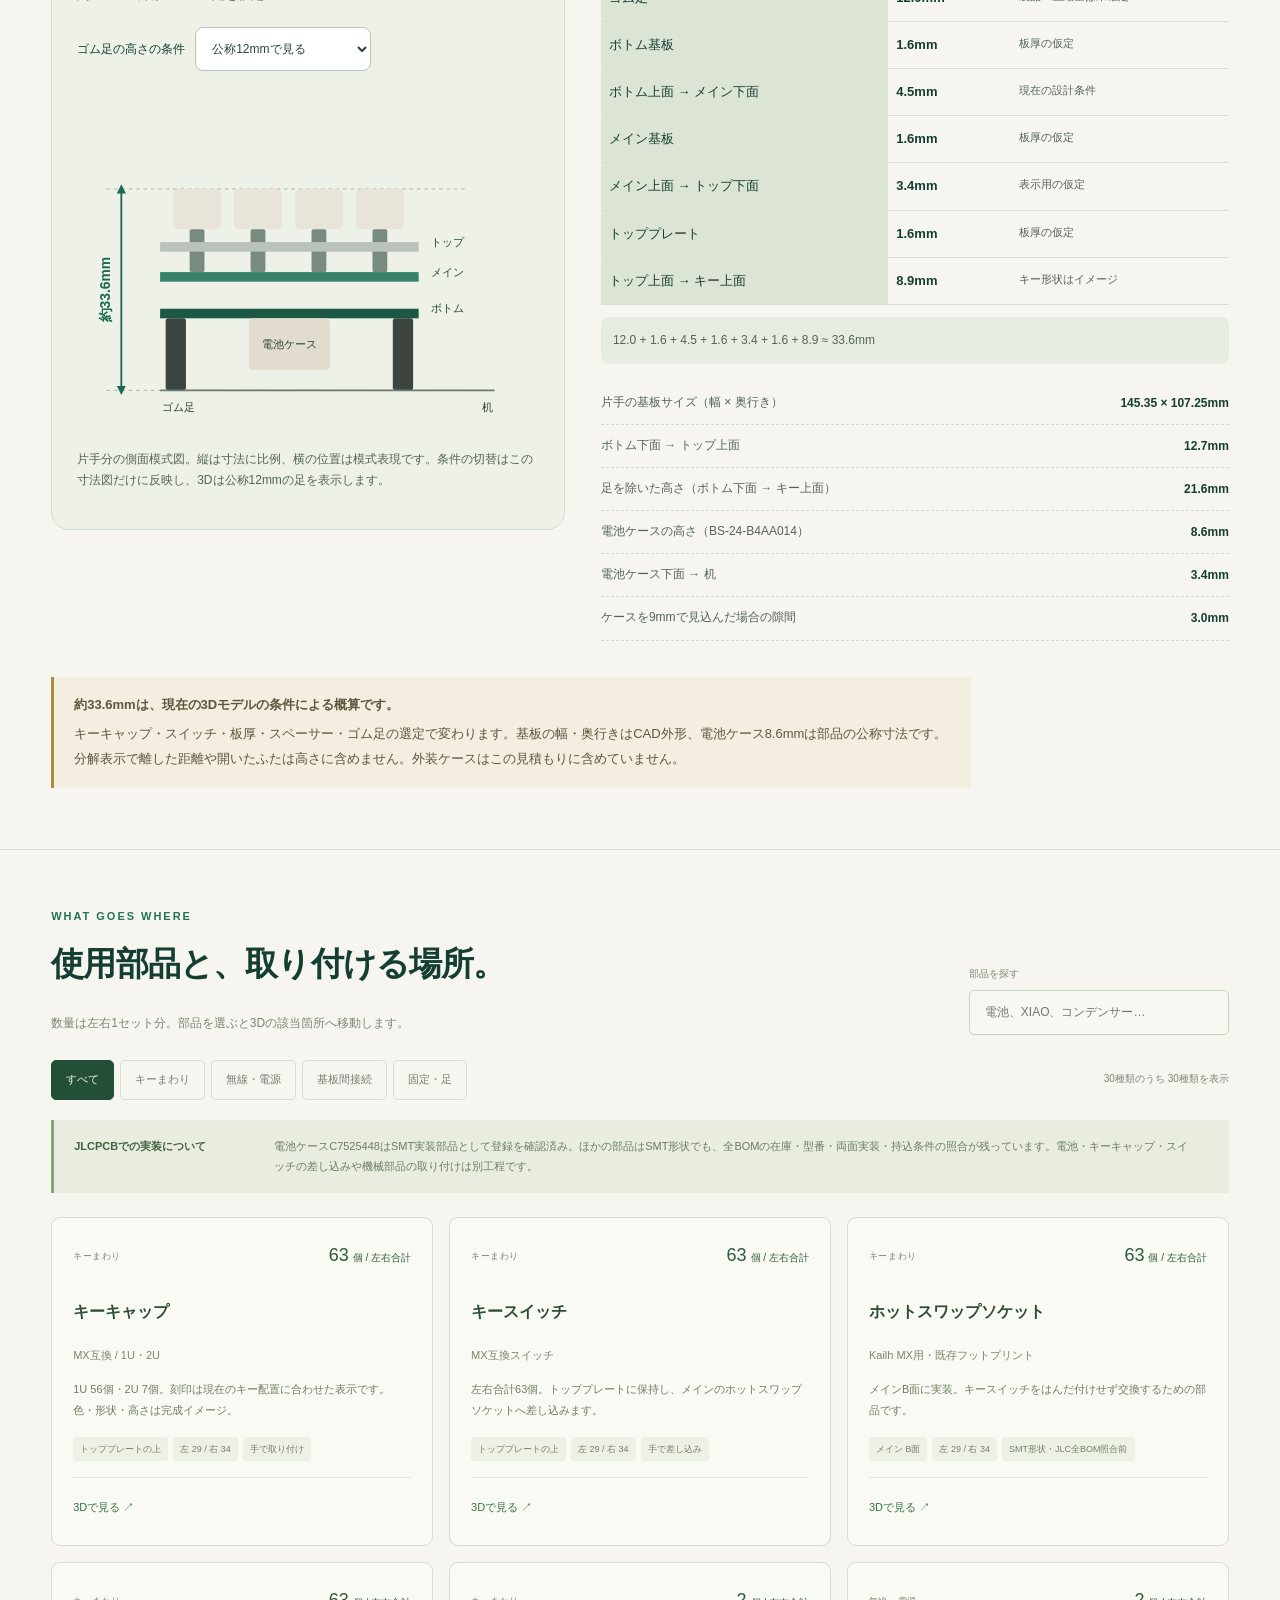
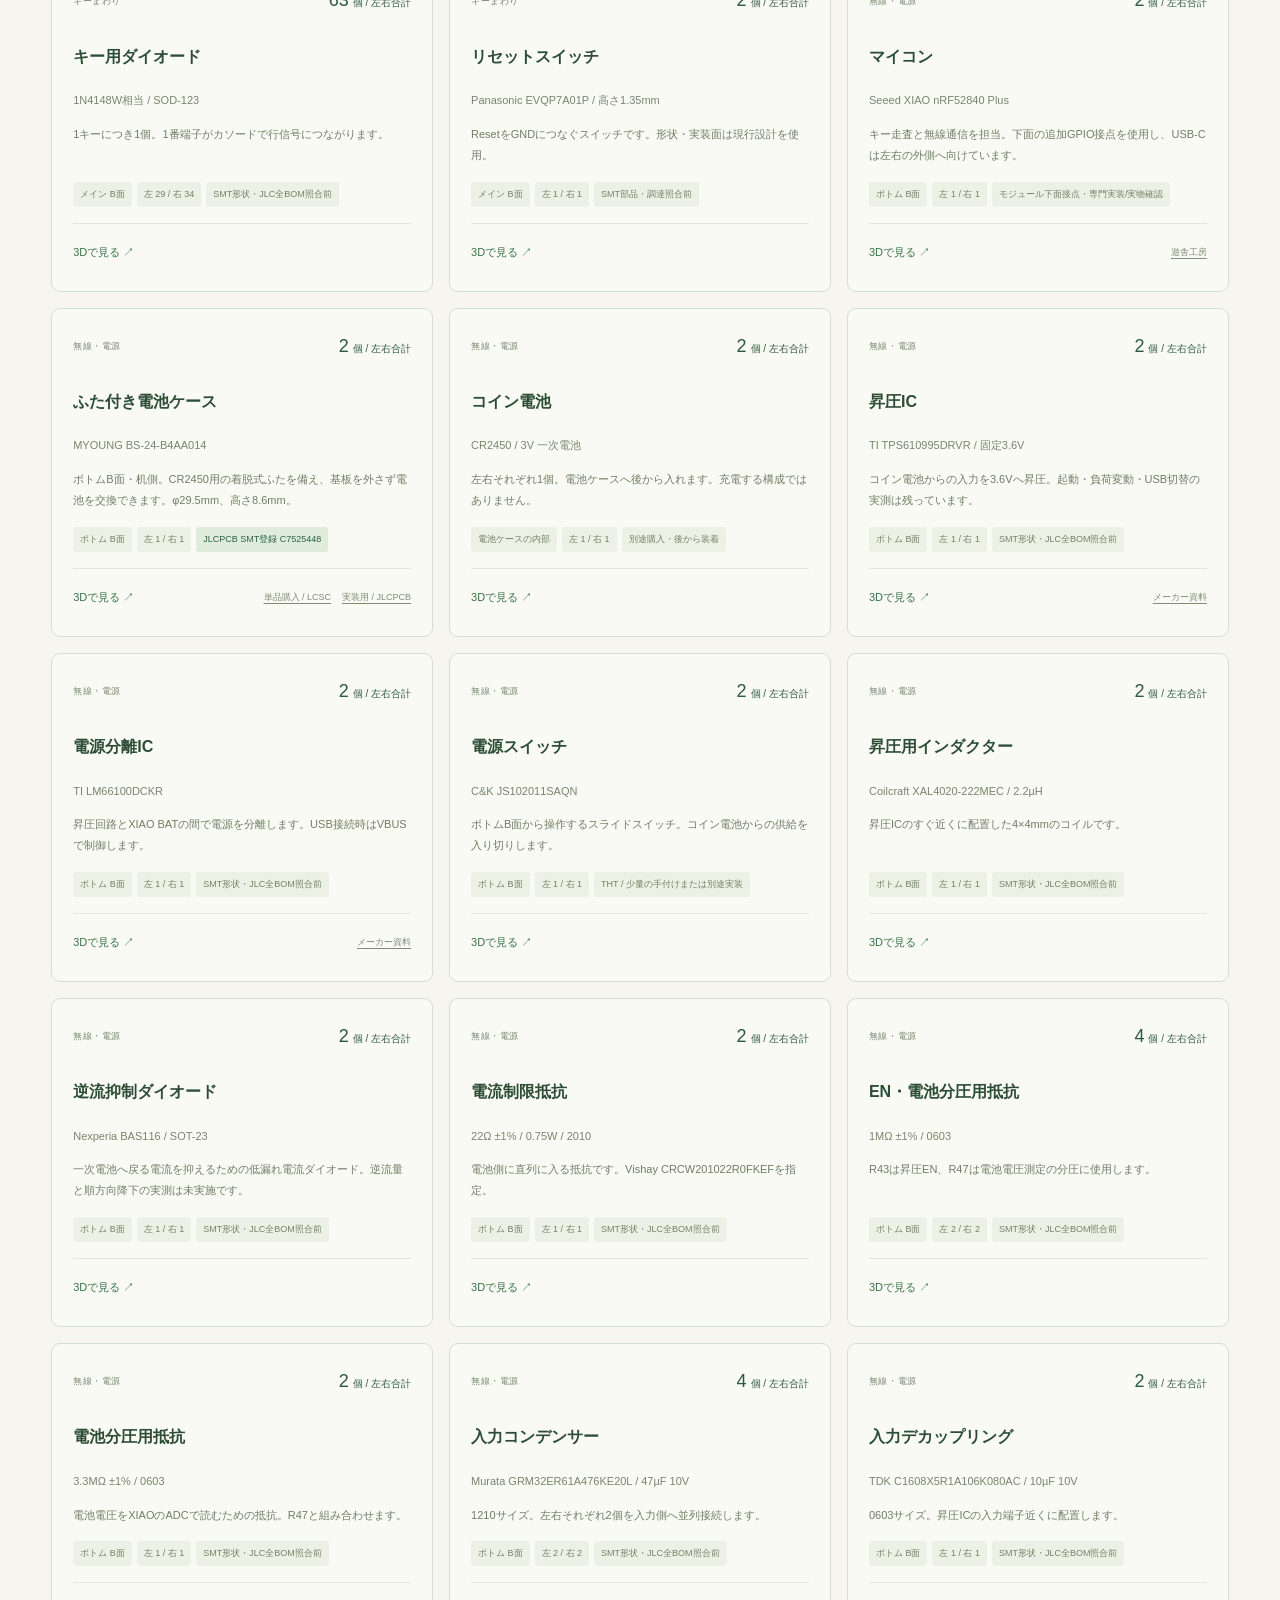
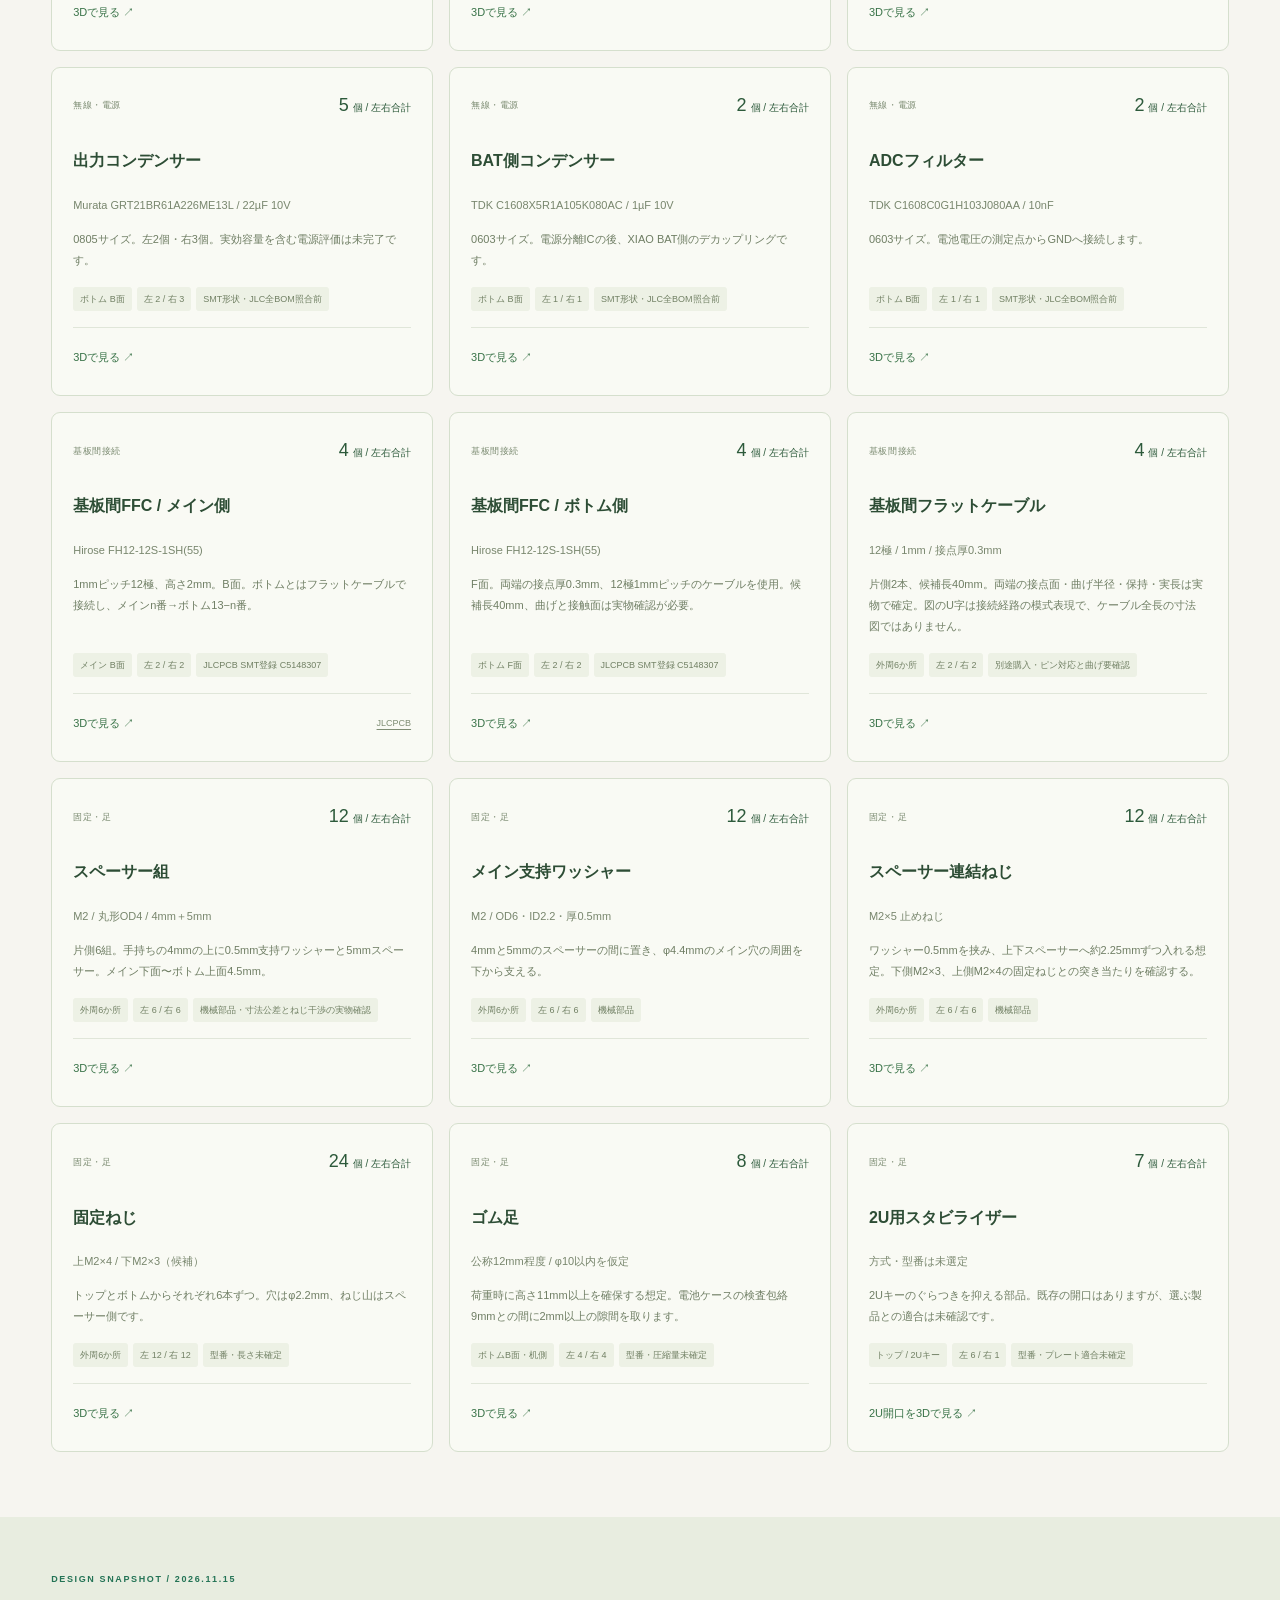
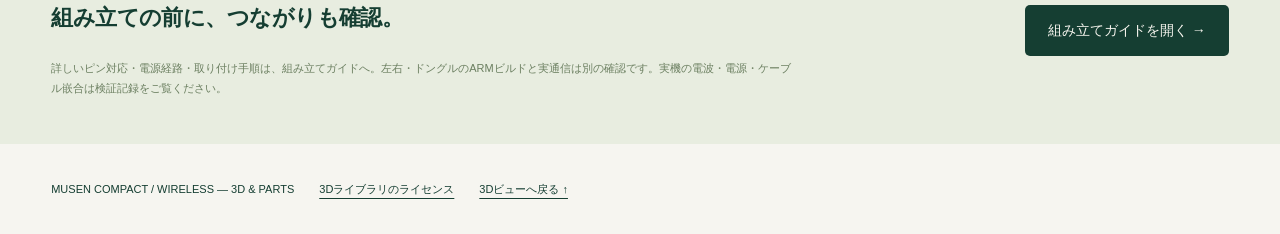
==== commit d012ac2c: "Publish compact wireless keyboard, USB power guide and verification status" ====
--- a/explorer.html
+++ b/explorer.html
@@ -15,23 +15,23 @@
 </head>
 <body class="explorer-page">
   <a class="skip" href="#viewer">3Dビューへ移動</a>
-  <header class="e-header"><a class="brand" href="index.html"><span class="brand-mark" aria-hidden="true">▦</span> SPLIT / WIRELESS</a><nav aria-label="ページ内ナビゲーション"><a href="#viewer">3Dで見る</a><a href="#dimensions">厚さ・寸法</a><a href="#parts">使用部品</a><a href="index.html">組み立てガイドへ ↗</a></nav></header>
+  <header class="e-header"><a class="brand" href="index.html"><span class="brand-mark" aria-hidden="true">▦</span> MUSEN COMPACT / WIRELESS</a><nav aria-label="ページ内ナビゲーション"><a href="#viewer">3Dで見る</a><a href="#dimensions">厚さ・寸法</a><a href="#parts">使用部品</a><a href="index.html">組み立てガイドへ ↗</a></nav></header>
   <main>
     <section class="e-intro e-wrap"><div><p class="eyebrow">THE FINISHED KEYBOARD, INSIDE OUT</p><h1>完成形から、<br class="e-mobile-br">中の部品まで。</h1><p class="e-lead">キーキャップを付けた姿を、好きな角度から。<br>回して、裏返して、層ごとのつながりを見てみましょう。</p></div><div class="e-intro-facts"><span><b>63</b>keys / 左29・右34</span><span><b>3</b>枚のプレート・基板</span><span><b>360°</b>回転・拡大・部品選択</span></div></section>
     <section class="e-workbench e-wrap" id="viewer" aria-label="キーボードの3Dビュー">
       <div class="e-toolbar"><div class="e-segmented" aria-label="表示モード"><button data-mode="assembled" aria-pressed="true">完成形</button><button data-mode="exploded" aria-pressed="false">分解して見る</button><button data-mode="top" aria-pressed="false">トップ</button><button data-mode="main" aria-pressed="false">メイン</button><button data-mode="bottom" aria-pressed="false">ボトム</button></div><label class="e-side">表示する手 <select id="hand-select"><option value="both">左右セット</option><option value="L">左手だけ</option><option value="R">右手だけ</option></select></label></div>
       <div class="e-view-grid">
-        <div class="e-stage-column"><div class="e-stage" id="stage-shell"><div class="e-stage-badge"><span class="e-live-dot"></span><span id="view-label">完成形 / 左右セット</span></div><div id="three-viewport" class="e-viewport"><img id="viewer-fallback" src="assets/explorer-fallback.svg" alt="左右のキーキャップ付き完成イメージ。読み込み後に3D表示へ切り替わります。"><p id="viewer-loading" role="status">3Dモデルを準備しています…</p></div><div class="e-camera-bar" aria-label="カメラの向き"><button data-view="iso" aria-pressed="true">斜め</button><button data-view="top" aria-pressed="false">真上</button><button data-view="bottom" aria-pressed="false">裏側</button><button data-view="front" aria-pressed="false">手前</button></div><div class="e-zoom-bar"><button id="zoom-in" aria-label="拡大する">＋</button><button id="zoom-out" aria-label="縮小する">−</button><button id="fit-view" aria-label="モデルを画面に収める">⛶</button><button id="fullscreen-view" aria-label="3Dビューを全画面にする">拡大表示</button></div></div><div class="e-gestures"><span><b>回転</b> ドラッグ / 指1本</span><span><b>拡大</b> ホイール / ピンチ</span><span><b>移動</b> 右ドラッグ / 指2本</span><button id="reset-view">初期位置に戻す ↺</button></div><p class="e-model-note">キー位置・基板外形・加工穴は現在のCADに基づきます。キーキャップ・部品の細部・色と材質はイメージです。WebGL対応のブラウザで操作できます。</p></div>
-        <aside class="e-controls" aria-label="表示設定と部品の説明"><section><div class="e-panel-title"><h2>重なりをほどく</h2><output id="explode-value">0%</output></div><label for="explode-3d" class="e-sr-only">層を離す量</label><input id="explode-3d" type="range" min="0" max="100" value="0"><div class="e-range-ends"><span>組み立てた状態</span><span>分解表示</span></div><p class="e-small">分解距離は説明用。メイン下面〜ボトム上面の設計間隔は15mmです。</p></section><section><h2>表示する層</h2><div class="e-layer-toggles"><label><input type="checkbox" data-layer="keys" checked><span class="e-swatch swatch-keys"></span>キー・スイッチ</label><label><input type="checkbox" data-layer="top" checked><span class="e-swatch swatch-top"></span>トップ</label><label><input type="checkbox" data-layer="main" checked><span class="e-swatch swatch-main"></span>メイン</label><label><input type="checkbox" data-layer="bottom" checked><span class="e-swatch swatch-bottom"></span>ボトム</label></div><label class="e-check"><input id="show-copper" type="checkbox" checked>配線・パッドも表示</label><label class="e-check"><input id="open-battery" type="checkbox">電池ケースのふたを開く</label><label class="e-check"><input id="auto-rotate" type="checkbox">ゆっくり回す</label></section><section class="e-inspector"><p class="eyebrow">SELECT A PART</p><div id="part-inspector" aria-live="polite"><h2>部品をタップしてみる</h2><p>キーや電池ケースなどを選ぶと、役割と取り付け位置を表示します。</p></div><button id="focus-selection" class="e-outline-button" disabled>選択した部品に寄る</button></section></aside>
+        <div class="e-stage-column"><div class="e-stage" id="stage-shell"><div class="e-stage-badge"><span class="e-live-dot"></span><span id="view-label">完成形 / 左右セット</span></div><div id="three-viewport" class="e-viewport"><img id="viewer-fallback" src="assets/explorer-fallback.svg" alt="現CADのキー配置の上面図。読み込み後に薄型版の3D表示へ切り替わります。"><p id="viewer-loading" role="status">3Dモデルを準備しています…</p></div><div class="e-camera-bar" aria-label="カメラの向き"><button data-view="iso" aria-pressed="true">斜め</button><button data-view="top" aria-pressed="false">真上</button><button data-view="bottom" aria-pressed="false">裏側</button><button data-view="front" aria-pressed="false">手前</button></div><div class="e-zoom-bar"><button id="zoom-in" aria-label="拡大する">＋</button><button id="zoom-out" aria-label="縮小する">−</button><button id="fit-view" aria-label="モデルを画面に収める">⛶</button><button id="fullscreen-view" aria-label="3Dビューを全画面にする">拡大表示</button></div></div><div class="e-gestures"><span><b>回転</b> ドラッグ / 指1本</span><span><b>拡大</b> ホイール / ピンチ</span><span><b>移動</b> 右ドラッグ / 指2本</span><button id="reset-view">初期位置に戻す ↺</button></div><p class="e-model-note">キー位置・基板外形・加工穴は現在のCADに基づきます。キーキャップ・部品の細部・色と材質はイメージです。WebGL対応のブラウザで操作できます。</p></div>
+        <aside class="e-controls" aria-label="表示設定と部品の説明"><section><div class="e-panel-title"><h2>重なりをほどく</h2><output id="explode-value">0%</output></div><label for="explode-3d" class="e-sr-only">層を離す量</label><input id="explode-3d" type="range" min="0" max="100" value="0"><div class="e-range-ends"><span>組み立てた状態</span><span>分解表示</span></div><p class="e-small">分解距離は説明用。メイン下面〜ボトム上面の設計間隔は4.5mmです。</p></section><section><h2>表示する層</h2><div class="e-layer-toggles"><label><input type="checkbox" data-layer="keys" checked><span class="e-swatch swatch-keys"></span>キー・スイッチ</label><label><input type="checkbox" data-layer="top" checked><span class="e-swatch swatch-top"></span>トップ</label><label><input type="checkbox" data-layer="main" checked><span class="e-swatch swatch-main"></span>メイン</label><label><input type="checkbox" data-layer="bottom" checked><span class="e-swatch swatch-bottom"></span>ボトム</label></div><label class="e-check"><input id="show-copper" type="checkbox" checked>配線・パッドも表示</label><label class="e-check"><input id="open-battery" type="checkbox">電池ケースのふたを開く</label><label class="e-check"><input id="auto-rotate" type="checkbox">ゆっくり回す</label></section><section class="e-inspector"><p class="eyebrow">SELECT A PART</p><div id="part-inspector" aria-live="polite"><h2>部品をタップしてみる</h2><p>キーや電池ケースなどを選ぶと、役割と取り付け位置を表示します。</p></div><button id="focus-selection" class="e-outline-button" disabled>選択した部品に寄る</button></section></aside>
       </div>
       <div class="e-shortcuts" aria-label="よく見る部品"><span>ここを見たい</span><button data-focus="battery-case">ふた付き電池ケース ↗</button><button data-focus="mcu">マイコン ↗</button><button data-focus="header-sockets">上下をつなぐ端子 ↗</button><button data-focus="key-sockets">キーソケット ↗</button></div>
-      <details class="e-dimensions"><summary>モデルの寸法条件と、まだ決まっていない部分</summary><p>各基板は145.35×107.25mm。メイン下面〜ボトム上面は15mm。表示用に基板・トップ厚を1.6mm、メイン上面〜トップ下面を3.4mmと仮定しています。連続スペーサーは外径4mm・表示上の全長20mmですが、実物の全長とねじ長はプレート厚・スイッチ保持高さを決めて選定します。キーキャップの形状・外装ケース・スタビライザーの適合・ゴム足の圧縮量も未確定です。</p><p>裏面の電池ケースはBS-24-B4AA014、高さ8.6mm。ふたを開いた状態は交換手順を説明するための模式表現です。3Dモデルは製造用CADや干渉検査用の精密モデルではありません。</p><p>キーボード操作：3Dビューにフォーカスして矢印キーで回転、＋/−で拡大縮小、Homeで初期位置へ。部品一覧からも部品を選べます。</p></details>
+      <details class="e-dimensions"><summary>モデルの寸法条件と、まだ決まっていない部分</summary><p>各基板は145.35×107.25mm。メイン下面〜ボトム上面は4.5mm。表示用に基板・トップ厚を1.6mm、メイン上面〜トップ下面を3.4mmと仮定しています。OD4の下側4mmと上側5mmを厚0.5mmの支持ワッシャーを挟んで連結し、メインを支持します。ねじの突き当たりと寸法公差は実物で確認します。キーキャップの形状・外装ケース・スタビライザーの適合・ゴム足の圧縮量も未確定です。</p><p>裏面の電池ケースはBS-24-B4AA014、高さ8.6mm。ふたを開いた状態は交換手順を説明するための模式表現です。3Dモデルは製造用CADや干渉検査用の精密モデルではありません。</p><p>キーボード操作：3Dビューにフォーカスして矢印キーで回転、＋/−で拡大縮小、Homeで初期位置へ。部品一覧からも部品を選べます。</p></details>
     </section>
     <section class="e-size-section e-wrap" id="dimensions" aria-labelledby="dimensions-heading">
       <div class="e-size-heading"><p class="eyebrow">HOW THICK IS IT?</p><h2 id="dimensions-heading">完成すると、どれくらいの厚さ？</h2><p>左右とも同じ高さ。足を含めた、机からキーキャップ上面までの見積もりです。</p></div>
       <div class="e-size-grid">
         <div class="e-size-visual">
-          <div class="e-height-hero" aria-live="polite"><span>完成時の高さ・概算</span><strong>約 <output id="height-total">44.1</output><small> mm</small></strong><p id="height-cm">約4.4cm / 公称12mmの足を仮定</p></div>
+          <div class="e-height-hero" aria-live="polite"><span>完成時の高さ・概算</span><strong>約 <output id="height-total">33.6</output><small> mm</small></strong><p id="height-cm">約3.4cm / 公称12mmの足を仮定</p></div>
           <label class="e-height-select" for="height-condition">ゴム足の高さの条件 <select id="height-condition"><option value="nominal">公称12mmで見る</option><option value="loaded">荷重時11mmを仮定する</option></select></label>
           <div id="height-diagram" class="e-height-diagram"></div>
           <p class="e-size-caption">片手分の側面模式図。縦は寸法に比例、横の位置は模式表現です。条件の切替はこの寸法図だけに反映し、3Dは公称12mmの足を表示します。</p>
@@ -42,29 +42,29 @@
           <table class="e-height-table"><caption class="e-sr-only">完成時の高さの内訳</caption><thead><tr><th scope="col">場所</th><th scope="col">厚さ・間隔</th><th scope="col">寸法の状態</th></tr></thead><tbody>
             <tr><th scope="row">ゴム足</th><td id="height-foot">12.0mm</td><td>製品・圧縮量は未確定</td></tr>
             <tr><th scope="row">ボトム基板</th><td>1.6mm</td><td>板厚の仮定</td></tr>
-            <tr><th scope="row">ボトム上面 → メイン下面</th><td>15.0mm</td><td>現在の設計条件</td></tr>
+            <tr><th scope="row">ボトム上面 → メイン下面</th><td>4.5mm</td><td>現在の設計条件</td></tr>
             <tr><th scope="row">メイン基板</th><td>1.6mm</td><td>板厚の仮定</td></tr>
             <tr><th scope="row">メイン上面 → トップ下面</th><td>3.4mm</td><td>表示用の仮定</td></tr>
             <tr><th scope="row">トッププレート</th><td>1.6mm</td><td>板厚の仮定</td></tr>
             <tr><th scope="row">トップ上面 → キー上面</th><td id="height-over-plate">8.9mm</td><td>キー形状はイメージ</td></tr>
           </tbody></table>
-          <p class="e-height-formula" id="height-formula">12.0 + 1.6 + 15.0 + 1.6 + 3.4 + 1.6 + 8.9 ≈ 44.1mm</p>
+          <p class="e-height-formula" id="height-formula">12.0 + 1.6 + 4.5 + 1.6 + 3.4 + 1.6 + 8.9 ≈ 33.6mm</p>
           <dl class="e-size-facts">
             <div><dt>片手の基板サイズ（幅 × 奥行き）</dt><dd id="board-dimensions">145.35 × 107.25mm</dd></div>
-            <div><dt>ボトム下面 → トップ上面</dt><dd id="height-stack">23.2mm</dd></div>
-            <div><dt>足を除いた高さ（ボトム下面 → キー上面）</dt><dd id="height-body">32.1mm</dd></div>
+            <div><dt>ボトム下面 → トップ上面</dt><dd id="height-stack">12.7mm</dd></div>
+            <div><dt>足を除いた高さ（ボトム下面 → キー上面）</dt><dd id="height-body">21.6mm</dd></div>
             <div><dt>電池ケースの高さ（BS-24-B4AA014）</dt><dd>8.6mm</dd></div>
             <div><dt>電池ケース下面 → 机</dt><dd id="height-clearance">3.4mm</dd></div>
             <div><dt>ケースを9mmで見込んだ場合の隙間</dt><dd id="height-conservative">3.0mm</dd></div>
           </dl>
         </div>
       </div>
-      <p class="e-size-note"><b>約44mmは、現在の3Dモデルの条件による概算です。</b>キーキャップ・スイッチ・板厚・スペーサー・ゴム足の選定で変わります。基板の幅・奥行きはCAD外形、電池ケース8.6mmは部品の公称寸法です。分解表示で離した距離や開いたふたは高さに含めません。外装ケースはこの見積もりに含めていません。</p>
+      <p class="e-size-note"><b>約33.6mmは、現在の3Dモデルの条件による概算です。</b>キーキャップ・スイッチ・板厚・スペーサー・ゴム足の選定で変わります。基板の幅・奥行きはCAD外形、電池ケース8.6mmは部品の公称寸法です。分解表示で離した距離や開いたふたは高さに含めません。外装ケースはこの見積もりに含めていません。</p>
     </section>
     <section class="e-parts-section e-wrap" id="parts"><div class="e-parts-heading"><div><p class="eyebrow">WHAT GOES WHERE</p><h2>使用部品と、取り付ける場所。</h2><p>数量は左右1セット分。部品を選ぶと3Dの該当箇所へ移動します。</p></div><label class="e-search"><span>部品を探す</span><input id="parts-search" type="search" placeholder="電池、XIAO、コンデンサー…" autocomplete="off"></label></div><div class="e-parts-tools"><div class="e-filters" aria-label="部品の分類"><button data-category="all" aria-pressed="true">すべて</button><button data-category="keys" aria-pressed="false">キーまわり</button><button data-category="power" aria-pressed="false">無線・電源</button><button data-category="connectors" aria-pressed="false">基板間接続</button><button data-category="hardware" aria-pressed="false">固定・足</button></div><p id="parts-count" role="status"></p></div><div class="e-parts-notice"><b>JLCPCBでの実装について</b><p>電池ケースC7525448はSMT実装部品として登録を確認済み。ほかの部品はSMT形状でも、全BOMの在庫・型番・両面実装・持込条件の照合が残っています。電池・キーキャップ・スイッチの差し込みや機械部品の取り付けは別工程です。</p></div><div id="parts-grid" class="e-parts-grid"></div><p id="parts-empty" class="e-empty" hidden>一致する部品が見つかりません。「すべて」に戻すか、検索語を変えてみてください。</p></section>
-    <section class="e-bottom-note e-wrap"><div><p class="eyebrow">DESIGN SNAPSHOT / 2026.11.15</p><h2>組み立ての前に、つながりも確認。</h2><p>詳しいピン対応・電源経路・取り付け手順は、組み立てガイドへ。BLE実通信、電源の過渡応答、電池寿命と現物嵌合は未検証です。</p></div><a class="button primary" href="index.html">組み立てガイドを開く →</a></section>
+    <section class="e-bottom-note e-wrap"><div><p class="eyebrow">DESIGN SNAPSHOT / 2026.11.15</p><h2>組み立ての前に、つながりも確認。</h2><p>詳しいピン対応・電源経路・取り付け手順は、組み立てガイドへ。左右・ドングルのARMビルドと実通信は別の確認です。実機の電波・電源・ケーブル嵌合は検証記録をご覧ください。</p></div><a class="button primary" href="index.html">組み立てガイドを開く →</a></section>
   </main>
-  <footer class="e-wrap"><span>SPLIT / WIRELESS — 3D & PARTS</span><a href="vendor/THREE-LICENSE.txt">3Dライブラリのライセンス</a><a href="#viewer">3Dビューへ戻る ↑</a></footer>
+  <footer class="e-wrap"><span>MUSEN COMPACT / WIRELESS — 3D & PARTS</span><a href="vendor/THREE-LICENSE.txt">3Dライブラリのライセンス</a><a href="#viewer">3Dビューへ戻る ↑</a></footer>
   <noscript><p class="noscript">3D表示と部品一覧にはJavaScriptが必要です。<a href="index.html">本文と図で読める組み立てガイドへ</a>。</p></noscript>
 </body>
 </html>
--- a/styles.css
+++ b/styles.css
@@ -1,10 +1 @@
-:root{--paper:#f6f5f0;--ink:#1c3630;--muted:#65746e;--green:#1b6952;--line:#d7ded6;--gold:#bd963e;--soft:#e9eee7;--red:#c27550;--blue:#648db0;--white:#fff;--sans:"Yu Gothic UI","Meiryo",system-ui,sans-serif}*{box-sizing:border-box}html{scroll-behavior:smooth;scroll-padding-top:95px}body{margin:0;background:var(--paper);color:var(--ink);font-family:var(--sans);line-height:1.75}button,input,select{font:inherit}button,a,input,select{touch-action:manipulation}button{cursor:pointer}a{color:inherit;text-decoration:none}button:focus-visible,a:focus-visible,input:focus-visible,select:focus-visible,[tabindex]:focus-visible{outline:3px solid #b28a2f;outline-offset:5px}button:disabled{opacity:.4;cursor:default}p{margin:0 0 1em}h1,h2,h3{line-height:1.4;margin:0;font-weight:600}h1{font-size:clamp(36px,4vw,63px);letter-spacing:-.04em;line-height:1.4}h1 span{color:var(--green)}h2{font-size:clamp(25px,2.6vw,36px);letter-spacing:-.035em}h3{font-size:18px}.section-shell{max-width:1400px;margin:auto;padding-left:clamp(22px,5vw,80px);padding-right:clamp(22px,5vw,80px)}.eyebrow{font:600 10px/1.6 var(--sans);letter-spacing:.19em;margin-bottom:16px;color:var(--green)}.small{font-size:12px}.muted{color:var(--muted)}.site-header{height:78px;position:sticky;top:0;z-index:10;display:flex;align-items:center;justify-content:space-between;gap:20px;padding:0 4vw;border-bottom:1px solid var(--line);background:#f6f5f0f2;backdrop-filter:blur(12px)}.brand{display:flex;align-items:center;gap:12px;font-size:12px;font-weight:700;letter-spacing:.1em;white-space:nowrap}.brand-mark{font-size:28px;color:var(--green)}.brand-sub{font-size:9px;letter-spacing:.12em;color:var(--muted);border-left:1px solid var(--line);padding-left:13px}.site-header nav{display:flex;gap:25px;font-size:12px}.site-header nav a:hover,.text-link:hover{color:var(--green);text-decoration:underline;text-underline-offset:5px}.quiet{background:transparent;border:1px solid var(--line);padding:6px 13px;color:var(--ink);border-radius:4px;font-size:12px}.hero{display:grid;grid-template-columns:43% 57%;align-items:center;min-height:660px;padding-top:60px;padding-bottom:50px;gap:10px}.hero-copy{padding-right:10px}.intro{font-size:14px;line-height:2;margin-top:25px;color:var(--muted)}.hero-actions{display:flex;align-items:center;gap:20px;flex-wrap:wrap;margin:28px 0}.button{border:0;display:inline-flex;align-items:center;justify-content:center;gap:28px;padding:12px 21px;border-radius:4px;font-size:12px;min-height:44px}.primary{color:white;background:var(--green)}.primary:hover{background:#124e3d}.secondary{color:var(--ink);border:1px solid var(--line);background:transparent}.text-link{font-size:12px}.dot{padding:0 10px}.hero-art{padding-left:10px;min-width:0}.art-caption{display:flex;gap:8px;align-items:center;font-size:10px;letter-spacing:.02em;margin:0 0 10px 20px}.art-caption>span:last-child{margin-left:auto;color:var(--muted);font:10px monospace}.status-dot{width:6px;height:6px;background:var(--green);border-radius:50%}#hero-keyboard svg{width:100%;display:block;filter:drop-shadow(0 15px 14px #18372e16)}.hero-specs{display:grid;grid-template-columns:1fr 1fr 1.5fr;border-top:1px solid var(--line);margin:10px 0 15px;padding-top:20px;gap:15px}.hero-specs strong{font-size:26px;font-weight:500;display:block;white-space:nowrap;letter-spacing:-.06em}.hero-specs strong span{font:10px var(--sans);letter-spacing:0;margin-left:5px}.hero-specs small{font-size:10px;color:var(--muted)}.notice{display:flex;align-items:flex-start;gap:22px;padding-top:22px;padding-bottom:22px;background:#e7ece3;border-top:1px solid var(--line);border-bottom:1px solid var(--line);font-size:12px}.notice p{margin:0}.note-tag{color:var(--green);font-size:10px;white-space:nowrap;border:1px solid #b6c8b9;border-radius:3px;padding:3px 8px}.chapter{padding-top:88px;padding-bottom:84px}.section-heading{display:flex;align-items:flex-end;justify-content:space-between;gap:25px;margin-bottom:35px}.section-heading>p{font-size:12px;color:var(--muted);margin:0;line-height:1.9}.segmented{display:flex;align-items:stretch;gap:3px;background:#e8ece5;padding:4px;border-radius:5px;width:fit-content;max-width:100%}.segmented button{border:0;padding:9px 17px;min-height:39px;border-radius:3px;background:transparent;color:var(--muted);font-size:12px;white-space:nowrap}.segmented button[aria-pressed=true]{background:var(--ink);color:white}.explorer-toolbar,.board-toolbar,.connector-heading{display:flex;justify-content:space-between;align-items:center;gap:20px;flex-wrap:wrap}.range-label{display:flex;align-items:center;gap:12px;font-size:11px;color:var(--muted)}input[type=range]{width:145px;accent-color:var(--green)}output{font-variant-numeric:tabular-nums;min-width:35px}.explorer-grid{display:grid;grid-template-columns:minmax(0,1fr) 285px;gap:30px;margin-top:15px}.stack-stage{position:relative;min-width:0;background:radial-gradient(ellipse at center,#e7ece3 0,transparent 68%)}#stack-view svg{width:100%;height:auto;display:block}.stage-note{font-size:10px;color:var(--muted);margin:0 0 0 10px}.layer-info{padding-top:32px}.layer-list{display:grid;gap:3px}.layer-list button{display:flex;align-items:center;gap:13px;padding:12px 10px;border:0;background:transparent;text-align:left;border-bottom:1px solid var(--line);font-size:13px;color:var(--ink);border-radius:3px}.layer-list button>span{font:11px monospace;color:var(--muted);min-width:20px}.layer-list button small{margin-left:auto;font-size:10px;color:var(--muted)}.layer-list button[aria-pressed=true]{background:var(--green);color:white;border-color:var(--green)}.layer-list button[aria-pressed=true] span,.layer-list button[aria-pressed=true] small{color:#c9e1d5}#layer-detail{padding:25px 10px 0;font-size:12px}#layer-detail h3{margin-bottom:13px}#layer-detail p{color:var(--muted)}.face-label{font-size:10px;display:inline-block;color:var(--green);border:1px solid #bdcdbd;padding:3px 8px;margin:2px 0 12px}.dimension-strip{display:grid;grid-template-columns:repeat(3,1fr);padding-top:28px;margin-top:30px;border-top:1px solid var(--line);gap:30px}.dimension-strip>div{display:flex;flex-direction:column}.dimension-strip span{font-size:11px;color:var(--muted)}.dimension-strip b{font-size:29px;font-weight:500;letter-spacing:-.03em}.dimension-strip small{font-size:10px;color:var(--muted)}.board-chapter{background:#172f29;color:#e5ece6}.board-chapter .eyebrow{color:#9dc9aa}.board-chapter .section-heading>p{color:#9cafa4}.board-chapter .segmented{background:#29463b}.board-chapter .segmented button{color:#bacbc0}.board-chapter .segmented button[aria-pressed=true]{background:#e7ece0;color:#172f29}.board-options{display:flex;align-items:center;gap:20px;font-size:11px;flex-wrap:wrap}.board-options label{display:flex;gap:9px;align-items:center}.board-options select,.component-info select{color:#d8e5d9;background:#244238;border:1px solid #4e6859;border-radius:4px;padding:8px}.check input{accent-color:#b8d4b5}.board-chapter .quiet{color:#c5d7c9;border-color:#557263}.board-grid{display:grid;grid-template-columns:minmax(0,1fr) 270px;gap:45px;margin-top:30px}.pcb-stage{min-width:0}.pcb-stage svg{width:100%;display:block}.component-info{padding:15px 0 0 25px;border-left:1px solid #3e594b;font-size:12px}.component-info h3{color:#e7c878;font-size:25px;margin-bottom:8px}.component-info p{color:#b2c7b6}.component-info .select-label{display:flex;flex-direction:column;gap:7px;color:#9fb8a5;margin-top:23px;font-size:10px}.component-info select{width:100%;font-size:12px}.orientation-note{border-top:1px solid #3e594b;margin-top:25px;padding-top:20px}.orientation-note b{font-size:11px}.orientation-note p{margin:8px 0}.legend{display:flex;flex-wrap:wrap;gap:19px;font-size:10px;margin:15px 0 8px}.legend span{display:flex;align-items:center;gap:7px}.legend i{display:inline-block;width:17px;height:3px;background:var(--red)}.legend .legend-b{background:var(--blue)}.legend .legend-rf{height:10px;background:transparent;border:1px dashed #b2ce89}.board-chapter .muted{color:#9fb8a5}.source-note{font-size:10px;color:#8fa999;margin:25px 0 0}.source-note code{color:#c0d1c3}.connector-heading>p{margin:0;color:var(--muted)}.connector-stage svg{width:100%;display:block;margin:20px 0 5px}.pin-explorer{display:grid;grid-template-columns:1.5fr 1fr;gap:35px;align-items:center;border-top:1px solid var(--line);padding:22px 0}.pin-explorer .eyebrow{font-size:9px;margin-bottom:10px}.pin-buttons{display:grid;grid-template-columns:repeat(12,1fr);gap:5px}.pin-buttons button{min-width:0;min-height:38px;border:1px solid var(--line);background:transparent;border-radius:3px;font:13px monospace;color:var(--ink)}.pin-buttons button[aria-pressed=true]{background:var(--green);border-color:var(--green);color:white}.pin-detail{font-size:12px}.pin-detail strong{font-size:21px;font-weight:500;margin-right:12px}.pin-detail p{color:var(--muted);font-size:11px;margin:7px 0 0}.connector-notes{display:grid;grid-template-columns:repeat(3,1fr);gap:28px;border-top:1px solid var(--line);padding-top:28px;margin:15px 0 25px}.connector-notes h3{font:15px monospace;margin-bottom:10px;overflow-wrap:anywhere}.connector-notes p:not(.eyebrow){font-size:12px;color:var(--muted)}.connector-notes .eyebrow{font-size:9px;margin-bottom:7px}details{border-top:1px solid var(--line);border-bottom:1px solid var(--line);padding:15px 0}summary{font-size:12px;cursor:pointer}.table-scroll{overflow:auto}table{width:100%;border-collapse:collapse;font-size:12px;margin-top:20px}th,td{text-align:left;border-bottom:1px solid var(--line);padding:10px 15px}th{font-size:11px;color:var(--muted)}.assembly-chapter{background:#e9ede5}.assembly-grid{display:grid;grid-template-columns:260px minmax(0,1fr);gap:50px}.step-list{list-style:none;padding:0;margin:0}.step-list button{display:flex;align-items:center;gap:14px;width:100%;text-align:left;padding:17px 8px;background:transparent;border:0;border-bottom:1px solid #cad6c8;color:var(--muted);font-size:12px}.step-list button span{width:27px;height:27px;display:grid;place-items:center;border:1px solid #b9cabc;border-radius:50%;font:11px monospace;flex-shrink:0}.step-list button[aria-current=step]{color:var(--ink);font-weight:600}.step-list button[aria-current=step] span{background:var(--green);color:white;border-color:var(--green)}.step-panel{padding:20px 28px 25px;background:#f6f5f0;border-radius:7px;min-width:0}.step-meta{display:flex;justify-content:space-between;gap:10px;font:10px monospace;letter-spacing:.1em;color:var(--muted)}#step-diagram svg{display:block;width:100%;max-height:370px;margin-top:12px}#step-copy h3{font-size:24px;margin:4px 0 15px}#step-copy p{font-size:13px;color:var(--muted);line-height:1.9}.step-point{padding:10px 14px;background:#e7ece2;border-left:3px solid #92b09a;font-size:11px;margin:18px 0}.step-actions{display:flex;justify-content:space-between;gap:12px;margin-top:23px}.assembly-reminders{display:grid;grid-template-columns:repeat(3,1fr);gap:25px;font-size:11px;line-height:1.9;margin-top:32px;color:var(--muted)}.assembly-reminders b{color:var(--ink)}.flow-columns{display:grid;grid-template-columns:1fr 1fr;gap:60px}.flow-columns h3{font-size:17px}.flow-columns p{font-size:12px;color:var(--muted);line-height:2;margin-top:20px}.flow-line{display:flex;align-items:center;gap:10px;margin-top:24px}.flow-line>span{border-bottom:2px solid #adc3ac;padding:8px 4px;font-size:12px;flex:1}.flow-line small{display:block;font-size:9px;color:var(--muted)}.flow-line>b,.power-chain>b{color:#7f9c84;font-size:13px}.power-chain{display:flex;align-items:center;gap:8px;flex-wrap:wrap;margin-top:28px;font:11px monospace}.power-chain span{border:1px solid #c7d5c3;border-radius:3px;padding:7px}.verification{display:grid;grid-template-columns:1.5fr 1fr;gap:70px;padding-top:50px;padding-bottom:65px;border-top:1px solid var(--line)}.verification h2{font-size:26px}.verification p{font-size:12px;color:var(--muted);line-height:2}.verification-stats{display:flex;gap:35px;flex-wrap:wrap;margin:25px 0}.verification-stats strong{display:block;font-size:29px;color:var(--green);line-height:1.4;font-weight:500}.verification-stats span{font-size:10px;color:var(--muted)}.file-list{align-self:start}.file-list h3{font-size:14px;margin-bottom:12px}.file-list a{display:flex;justify-content:space-between;font-size:11px;padding:10px 0;border-bottom:1px solid var(--line)}.file-list a:hover{color:var(--green);text-decoration:underline}.file-list a span{color:var(--muted)}footer{display:flex;justify-content:space-between;align-items:center;gap:20px;border-top:1px solid var(--line);padding-top:24px;padding-bottom:30px;font-size:9px;letter-spacing:.05em;color:var(--muted)}.print-steps{display:none}.skip{position:fixed;left:15px;top:-70px;z-index:20;padding:10px 20px;background:var(--ink);color:white}.skip:focus{top:15px}.noscript{padding:25px;background:#f1d4ad}.pcb-component{cursor:pointer}.pcb-component:focus{outline:none}.pcb-component:focus .component-outline{stroke:#fff;stroke-width:.9}.stack-piece{transition:opacity .2s}.stack-label{font-family:var(--sans)}svg text{font-family:var(--sans)}
-.legend .legend-power{background:#ffe393}.legend .legend-gnd{background:#9be5ae}.power-connection-note:empty{display:none}.power-connection-note{border-left:2px solid #d7bc6a;background:#244638;padding:13px 16px;margin-top:16px;font-size:12px}.power-connection-note>b{color:#ffe393}.power-connection-note p{margin:7px 0 0;color:#c1d4c4;font-size:11px;line-height:1.9}.power-connection-note strong{color:#ffe393}.battery-service-section{padding-top:25px;padding-bottom:65px}.service-image{display:block;width:100%;height:auto;border-radius:6px}.service-details{display:grid;grid-template-columns:repeat(3,1fr);gap:24px;font-size:12px;color:var(--muted);margin-top:24px}.service-model{display:block;width:100%;max-width:850px;margin:20px auto}.service-details b{color:var(--ink)}@media(max-width:760px){.service-details{grid-template-columns:1fr;gap:4px}.battery-service-section{padding-bottom:35px}}@media print{.service-image{break-inside:avoid}.battery-service-section{padding-top:20px;padding-bottom:25px}}
-@media(min-width:1600px){.section-shell{max-width:1480px}.hero{min-height:710px}}
-@media(max-width:1050px){.brand-sub{display:none}.hero{grid-template-columns:42% 58%;min-height:610px}.hero-specs strong{font-size:22px}.hero-specs strong span{font-size:8px}.section-heading{align-items:flex-start;flex-direction:column;gap:18px}.explorer-grid{grid-template-columns:minmax(0,1fr) 235px;gap:12px}.board-grid{grid-template-columns:minmax(0,1fr) 230px;gap:22px}.component-info{padding-left:18px}.assembly-grid{grid-template-columns:210px minmax(0,1fr);gap:25px}.verification{gap:35px}.hero-actions{gap:13px}.button{gap:15px}.connector-notes{gap:18px}}
-@media(max-width:760px){.site-header{height:auto;min-height:68px;flex-wrap:wrap;padding:12px 22px;gap:8px}.site-header nav{order:3;width:100%;gap:22px;font-size:11px}.brand{font-size:10px}.print{margin-left:auto}.hero{grid-template-columns:1fr;padding-top:40px;gap:24px;padding-bottom:35px}.hero-copy{padding:0}.hero-copy h1 br:nth-of-type(2){display:none}.intro{font-size:13px;margin-top:18px}.hero-art{padding:0}.hero-actions{margin:23px 0}.hero-copy>.small{font-size:10px}.art-caption{margin-left:0}.hero-specs{margin-top:0}.hero-specs strong{font-size:27px}.hero-specs strong span{font-size:9px}.notice{flex-direction:column;gap:10px}.chapter{padding-top:55px;padding-bottom:50px}.section-heading{margin-bottom:25px}.explorer-toolbar{gap:15px}.range-label{width:100%;justify-content:space-between}.range-label input{flex:1;max-width:240px}.explorer-grid{grid-template-columns:1fr}.layer-info{padding-top:15px}.layer-list{grid-template-columns:1fr 1fr;gap:5px}.layer-list button{padding:11px 8px;font-size:11px;gap:7px;border:1px solid var(--line)}.layer-list button small{display:none}#layer-detail{padding:20px 0 0}.dimension-strip{gap:15px}.dimension-strip b{font-size:23px}.dimension-strip small{font-size:9px}.dimension-strip span{font-size:10px}.board-grid{grid-template-columns:1fr;margin-top:20px}.component-info{border-left:0;border-top:1px solid #3e594b;padding:22px 0 0}.component-info .select-label{max-width:100%}.board-options{gap:12px}.board-toolbar{gap:14px}.component-info h3{font-size:23px}.orientation-note{margin-top:17px;padding-top:15px}.pcb-stage .small{font-size:10px}.connector-heading{gap:12px}.pin-explorer{grid-template-columns:1fr;gap:16px}.pin-buttons{grid-template-columns:repeat(6,1fr)}.connector-notes{grid-template-columns:1fr;gap:15px}.connector-notes>div{border-bottom:1px solid var(--line);padding-bottom:10px}.connector-stage{overflow:auto}.connector-stage svg{min-width:590px}.assembly-grid{grid-template-columns:1fr;gap:20px}.step-list{display:grid;grid-template-columns:1fr 1fr;gap:2px 12px}.step-list button{padding:10px 4px;font-size:11px;gap:8px;min-height:50px}.step-panel{padding:18px 18px 22px}.step-actions .button{padding:10px 13px;font-size:11px}.assembly-reminders{grid-template-columns:1fr;gap:5px}.flow-columns{grid-template-columns:1fr;gap:30px}.verification{grid-template-columns:1fr;padding-top:40px;gap:30px}.verification h2{font-size:24px}.verification-stats{gap:30px}.flow-line{gap:7px}.flow-line>span{font-size:11px}footer{align-items:flex-start;flex-direction:column;gap:9px}.legend{gap:10px;font-size:9px}.stage-note{font-size:9px}}
-@media(max-width:360px){.section-shell{padding-left:16px;padding-right:16px}.site-header{padding-left:16px;padding-right:16px}.site-header nav{gap:14px}.hero-specs{gap:9px}.hero-specs strong{font-size:23px}.hero-specs strong span{display:block;margin-left:0;margin-top:5px}.hero-specs small{font-size:9px}.dimension-strip b{font-size:20px}.segmented button{padding:8px 12px}.layer-list button{font-size:10px}}
-@media(prefers-reduced-motion:reduce){html{scroll-behavior:auto}*{animation:none!important;transition:none!important}}
-@media print{@page{size:A4;margin:14mm}body{background:white;color:#172f29;font-size:10pt}.site-header,.hero-actions,.explorer-toolbar,.board-toolbar,.side-controls,.range-label,.layer-list,.pin-buttons,.step-list,.step-actions,.print,.skip,footer{display:none!important}.section-shell{padding-left:0;padding-right:0;max-width:none}.hero{min-height:0;grid-template-columns:1fr 1fr;padding:10px 0 20px}h1{font-size:26px}h2{font-size:21px}.hero-art{min-width:0}.hero-specs strong{font-size:18px}.hero-specs strong span{font-size:8px}.chapter{padding:25px 0}.notice{padding:14px}.section-heading{margin-bottom:15px;display:block}.section-heading>p{margin-top:10px}.board-chapter{background:#172f29!important;color:white!important;print-color-adjust:exact;padding:20px}.explorer-grid{grid-template-columns:1fr 200px}.layer-info{padding-top:10px}.stage-note{font-size:8px}.dimension-strip{margin-top:10px;padding-top:15px}.dimension-strip b{font-size:22px}.board-grid{grid-template-columns:1fr 180px;gap:15px}.assembly-grid{display:none}.print-steps{display:block}.print-steps article{break-inside:avoid;border-bottom:1px solid #ccc;padding:12px 0}.print-steps h3{font-size:14px}.print-steps p{font-size:11px}.assembly-reminders{grid-template-columns:1fr 1fr 1fr;font-size:9px;gap:15px}.pin-explorer{grid-template-columns:1fr}.connector-notes{gap:15px}.connector-notes h3{font-size:11px}.connector-notes p{font-size:10px!important}.connector-stage svg{min-width:0}.flow-columns{gap:25px}.verification{padding-top:30px;gap:25px}.verification h2{font-size:20px}.section-heading,h2{break-after:avoid}svg{max-width:100%}.pcb-stage,.stack-stage,.connector-stage{break-inside:avoid}a[href^="../../"]{text-decoration:underline}.pin-table-detail{display:none}}
-
-@media(max-width:760px){.site-header nav{flex-wrap:wrap;gap:10px 18px}}
+:root{--ink:#153e32;--muted:#566b61;--paper:#f6f5ee;--green:#237355;--line:#d2d9cd;--accent:#d8eb75}*{box-sizing:border-box}html{scroll-behavior:smooth;scroll-padding-top:90px}body{margin:0;color:var(--ink);background:var(--paper);font-family:Inter,"Yu Gothic UI",Meiryo,sans-serif;line-height:1.85}a{color:inherit;text-underline-offset:5px}header{padding:20px 4vw;display:flex;align-items:center;justify-content:space-between;gap:20px;border-bottom:1px solid var(--line);background:#f6f5eef5;position:sticky;top:0;z-index:3}.brand{text-decoration:none;letter-spacing:.13em;line-height:1.5}.brand span{display:block;font-size:9px;letter-spacing:.19em}nav{display:flex;gap:24px;font-size:13px}nav a{text-decoration:none}.wrap{max-width:1140px;margin:auto;padding-left:28px;padding-right:28px}.hero{padding-top:85px;padding-bottom:78px}.eyebrow{font-size:11px;letter-spacing:.18em;font-weight:700;color:var(--green)}h1{font-size:clamp(38px,6.6vw,77px);letter-spacing:-.04em;line-height:1.2;margin:22px 0 28px}h2{font-size:clamp(25px,3.2vw,38px);line-height:1.45;letter-spacing:-.025em;margin:14px 0 24px}h3{font-size:18px;line-height:1.7}p{max-width:920px}.lead{font-size:17px;color:var(--muted)}.stats{display:grid;grid-template-columns:1fr 1fr 1.4fr;border-top:1px solid var(--line);border-bottom:1px solid var(--line);margin:42px 0 32px;padding:22px 0;gap:25px}.stats strong{font-size:29px;display:block;line-height:1.6}.stats strong span{font-size:15px;margin-left:5px}.stats small{font-size:11px;color:var(--muted)}.button{display:inline-block;background:var(--ink);color:var(--paper);padding:13px 23px;border-radius:5px;text-decoration:none;font-size:14px}.note{font-size:12px;color:var(--muted);line-height:1.85}.section{padding-top:65px;padding-bottom:70px;border-top:1px solid var(--line)}.pale{background:#e9eee4}.dark{background:#153e32;color:#edf1e5}.dark .eyebrow{color:var(--accent)}.dark .note{color:#b4c9bd}.controls{display:flex;gap:12px 24px;flex-wrap:wrap;margin:24px 0;font-size:13px}.controls label{display:flex;align-items:center;gap:7px}input[type=checkbox]{accent-color:#5b986c;width:17px;height:17px}select{background:var(--paper);border:1px solid var(--line);border-radius:4px;padding:8px 20px;font:inherit;color:var(--ink)}.usage-view{background:#204b3d;border:1px solid #4c6d5c;border-radius:12px;overflow:auto}.usage-view svg{display:block;width:100%;min-width:730px;height:auto}.usage-key{cursor:pointer;outline:none}.usage-key:focus rect,.usage-key:hover rect{stroke:#a1b76b;stroke-width:1}.usage-key:focus text{font-weight:800}.data-line{stroke:#95d7dd;stroke-width:3;fill:none;stroke-dasharray:8 8;animation:flow 1.2s linear infinite}.power-line{stroke:#e4bd75;stroke-width:3;fill:none;stroke-dasharray:4 6}.power-labels{display:flex;justify-content:space-between;font-size:13px;gap:20px}.status{border-left:3px solid var(--accent);padding:8px 15px;background:#204b3d;min-height:48px}.layer-grid,.verification-grid{display:grid;grid-template-columns:repeat(3,1fr);gap:18px;margin:30px 0}.layer-grid article,.verification-grid article{border:1px solid var(--line);padding:23px;border-radius:8px;background:#ffffff50}.layer-grid span{font-size:12px;font-weight:700;letter-spacing:.15em;color:var(--green)}.layer-grid p,.verification-grid p{font-size:13px;color:var(--muted)}.pcb-frame{background:#edf1e8;border:1px solid var(--line);border-radius:9px;padding:22px}.pcb-frame svg{display:block;max-width:820px;width:100%;margin:auto}.steps{counter-reset:step;padding:0;list-style:none}.steps li{counter-increment:step;position:relative;padding:8px 0 20px 65px;border-bottom:1px solid var(--line)}.steps li:before{content:counter(step,decimal-leading-zero);position:absolute;left:0;top:20px;font-size:23px;color:#56846b}.steps p{font-size:14px}.two-col{display:grid;grid-template-columns:1fr 1fr;gap:20px;margin:35px 0}figure{margin:0}figure img{width:100%;border:1px solid var(--line);border-radius:8px;background:var(--paper)}figcaption{font-size:11px;color:var(--muted);margin-top:8px}.table-scroll{overflow:auto}table{border-collapse:collapse;width:100%;font-size:13px;text-align:left}td,th{padding:12px 14px;border-bottom:1px solid var(--line);vertical-align:top}th{font-weight:700;background:#dce5d5}td small{display:block;color:var(--muted)}.chain{padding:20px 24px;background:#e5ecd9;border-left:4px solid var(--green);font-size:15px;line-height:2.2}.verification-grid article strong{display:block;font-size:24px}.verification-grid article small{font-size:11px;color:var(--muted)}.file-list{display:flex;flex-wrap:wrap;gap:15px;border-top:1px solid var(--line);margin-top:35px;padding-top:20px;font-size:13px}.file-list h3{width:100%;margin:0}.file-list p{width:100%}footer{display:flex;flex-wrap:wrap;gap:25px;font-size:11px;padding-top:35px;padding-bottom:35px}noscript{display:block;padding:20px}button,a,input,select{-webkit-tap-highlight-color:transparent}a:focus-visible,input:focus-visible,select:focus-visible{outline:3px solid #729568;outline-offset:4px}@keyframes flow{to{stroke-dashoffset:-32}}@media(max-width:780px){header{position:static;align-items:flex-start;padding:18px 22px}nav{gap:10px 16px;flex-wrap:wrap;justify-content:flex-end;max-width:220px;font-size:11px}.wrap{padding-left:22px;padding-right:22px}.hero{padding-top:48px}.stats{grid-template-columns:1fr 1fr;gap:20px}.stats>div:last-child{grid-column:1/-1}.layer-grid,.verification-grid{grid-template-columns:1fr}.two-col{grid-template-columns:1fr}.section{padding-top:40px;padding-bottom:45px}.steps li{padding-left:45px}.pcb-frame{padding:8px}.power-labels{font-size:11px}.lead{font-size:15px}.controls{gap:14px}.stats strong{font-size:25px}}@media(prefers-reduced-motion:reduce){html{scroll-behavior:auto}.data-line{animation:none}}@media print{header{position:static}nav,.controls{display:none}.section,.hero{padding-top:25px;padding-bottom:25px}.dark{background:white;color:black}.dark .note{color:#555}.usage-view{background:white}.data-line{animation:none}}
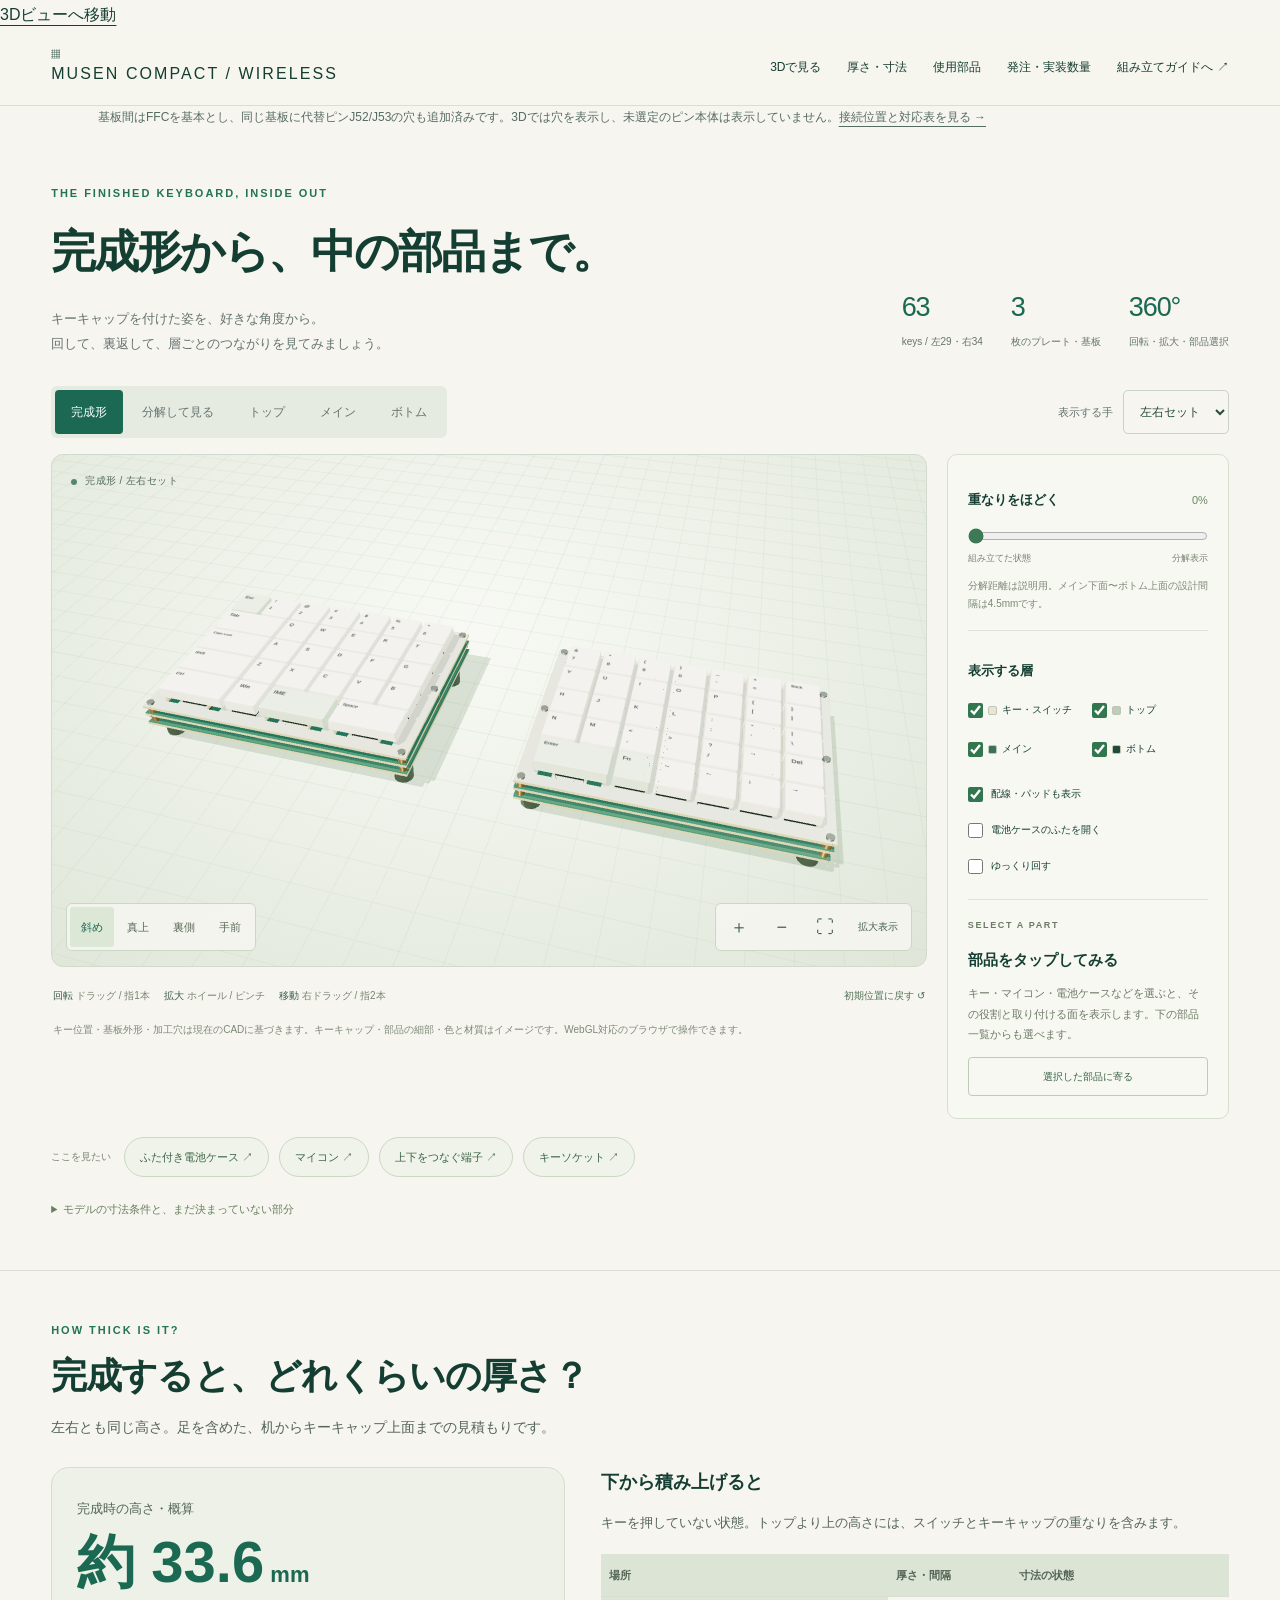
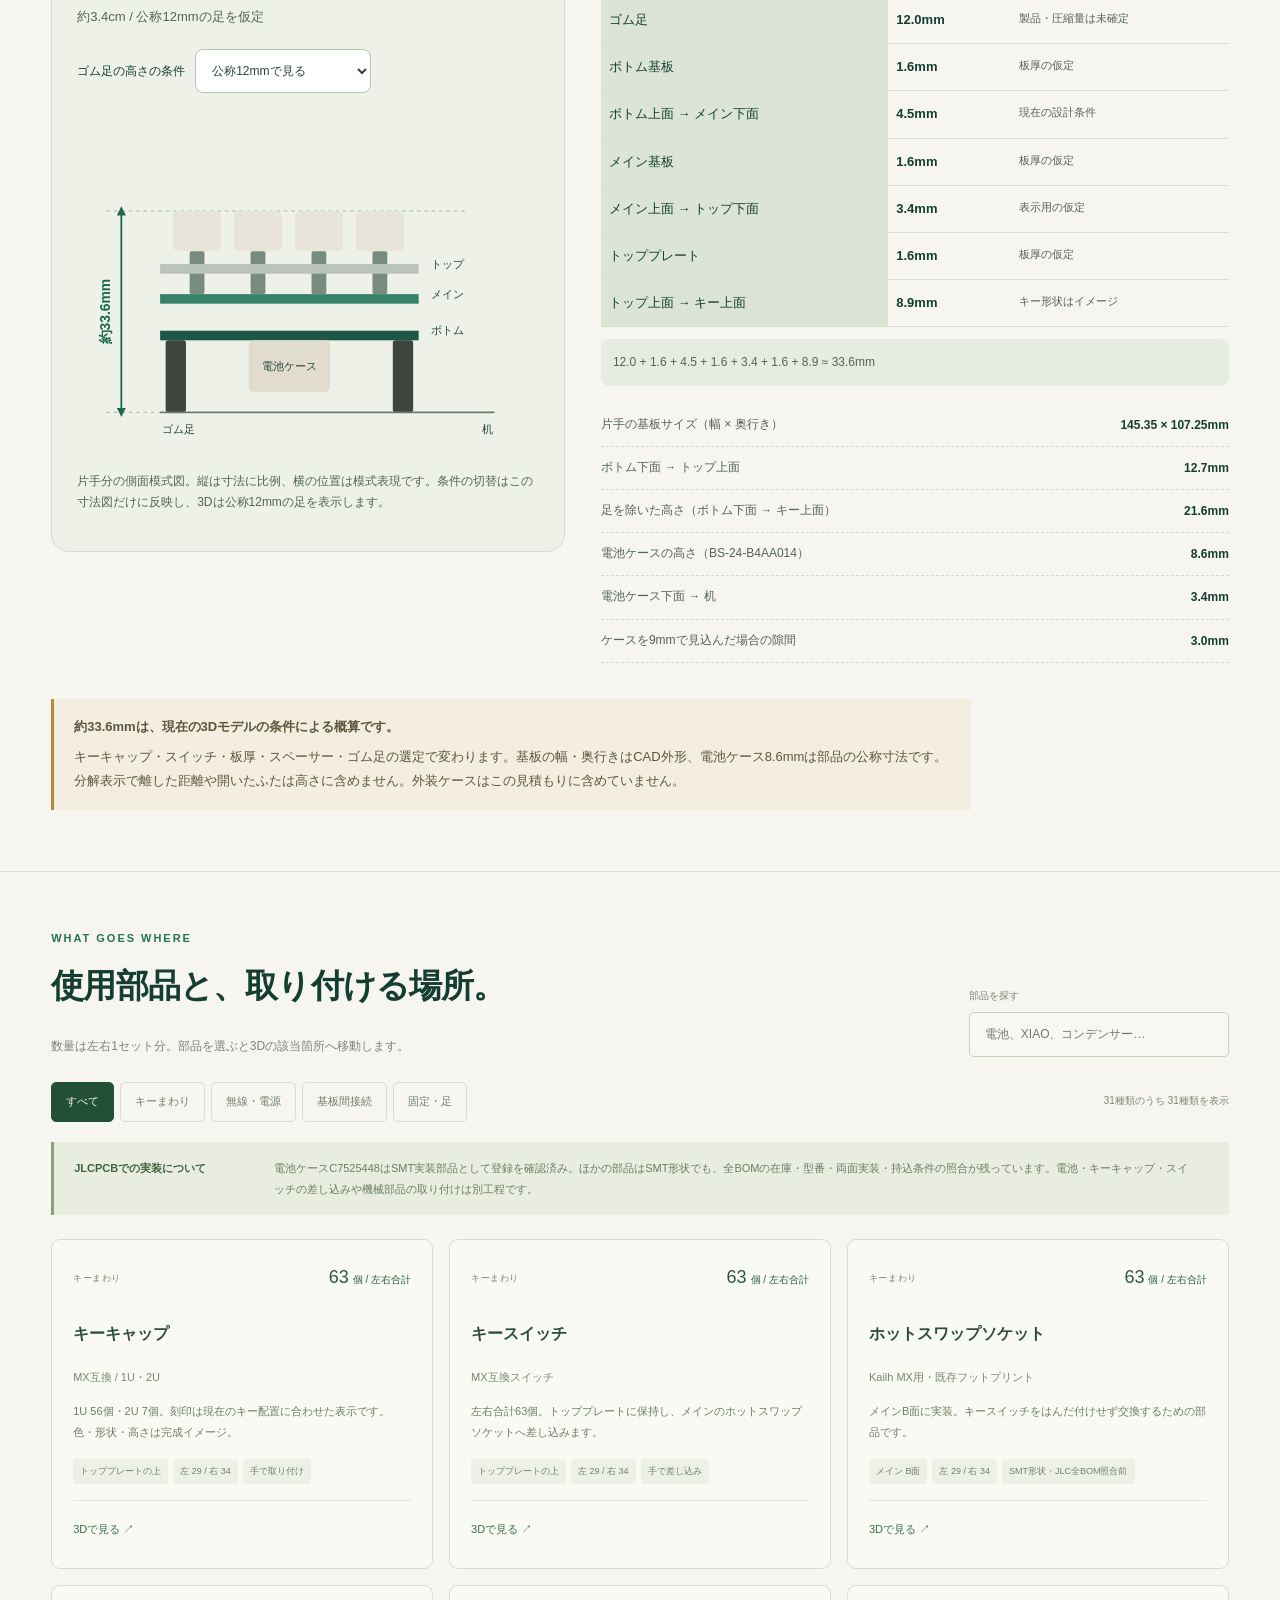
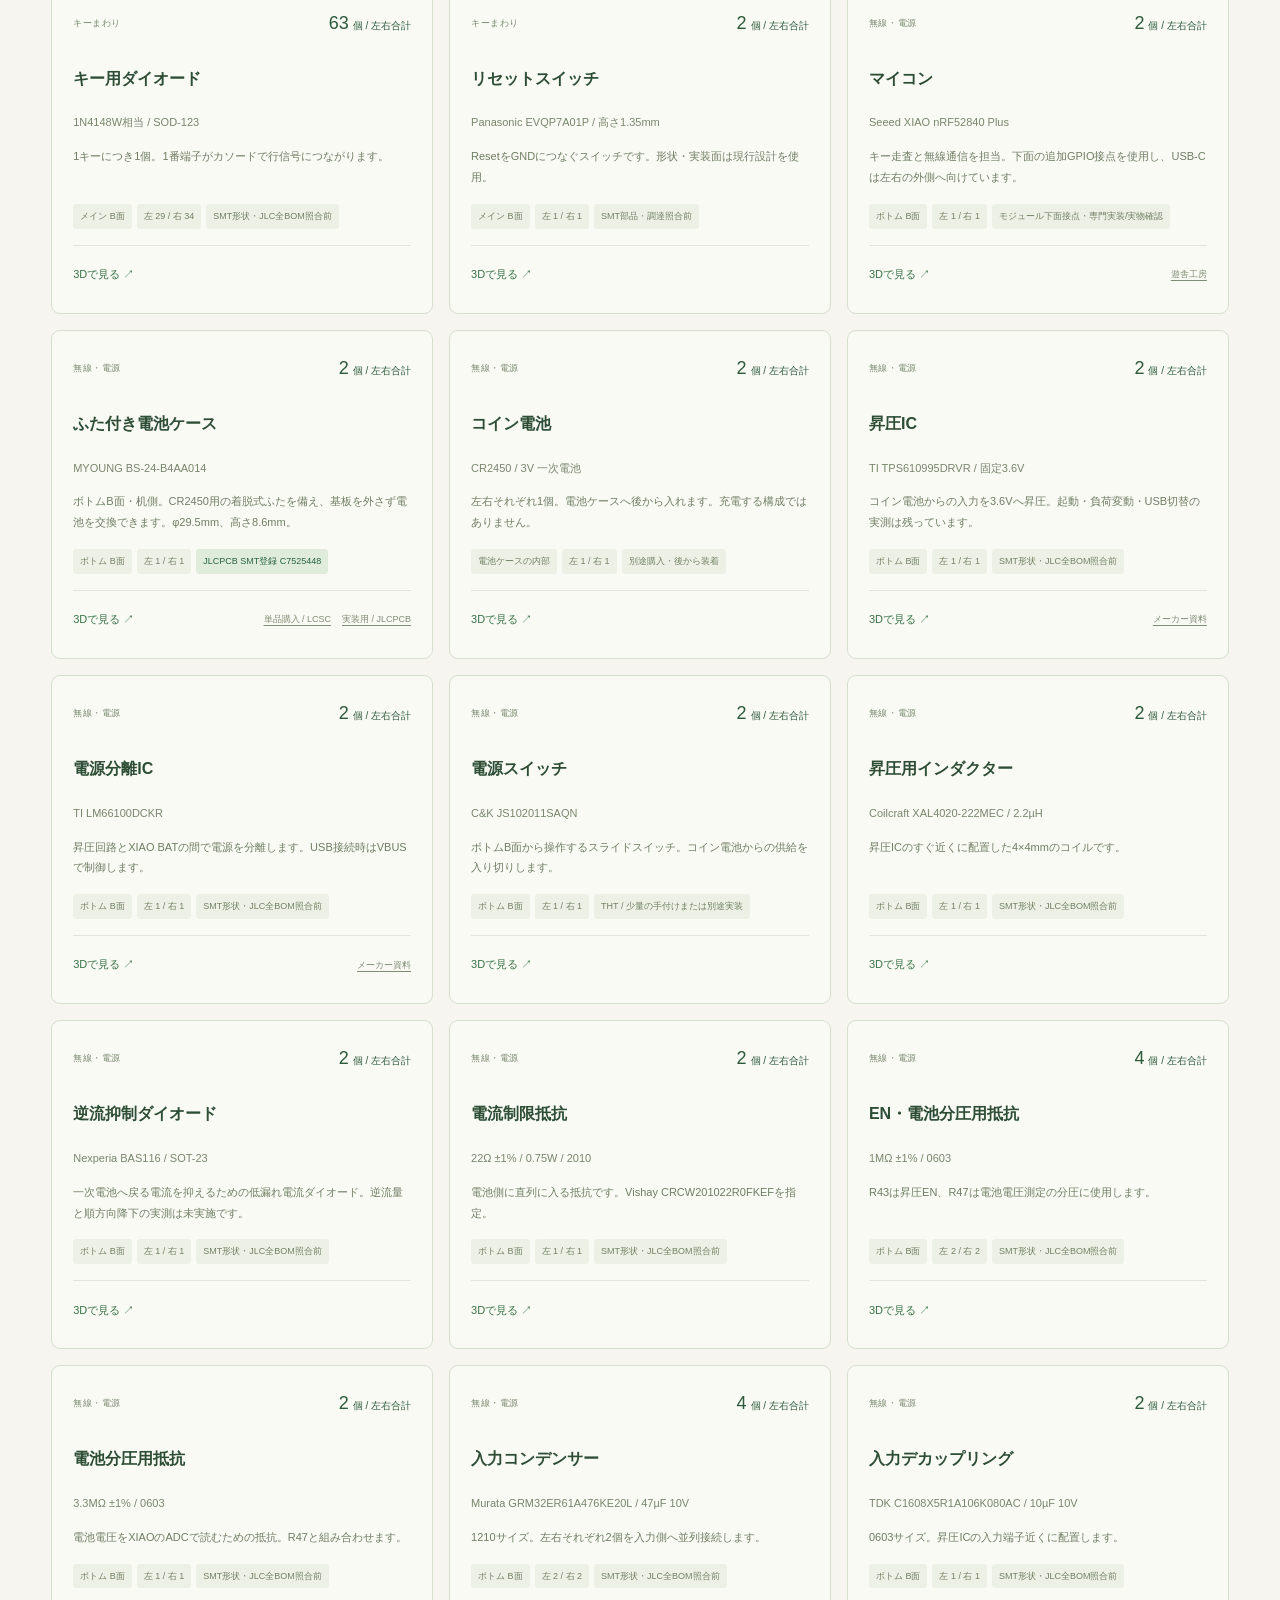
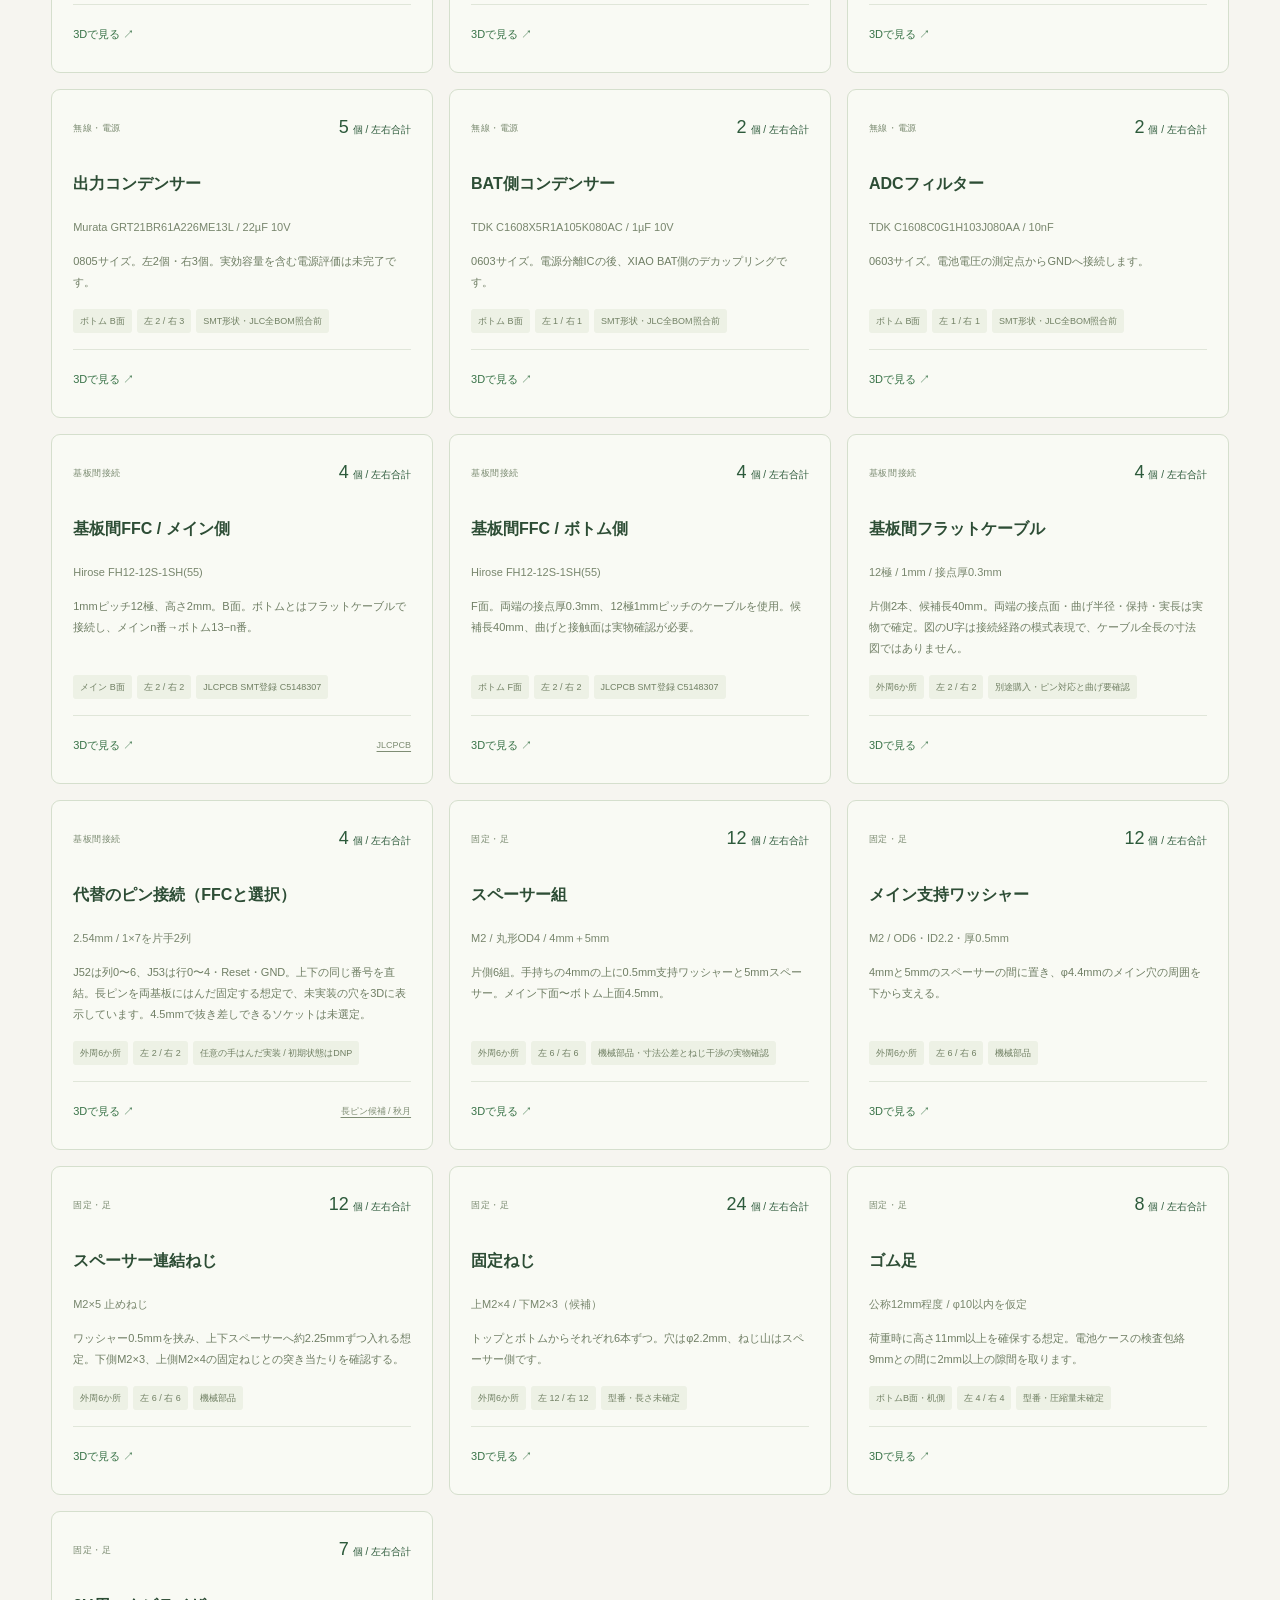
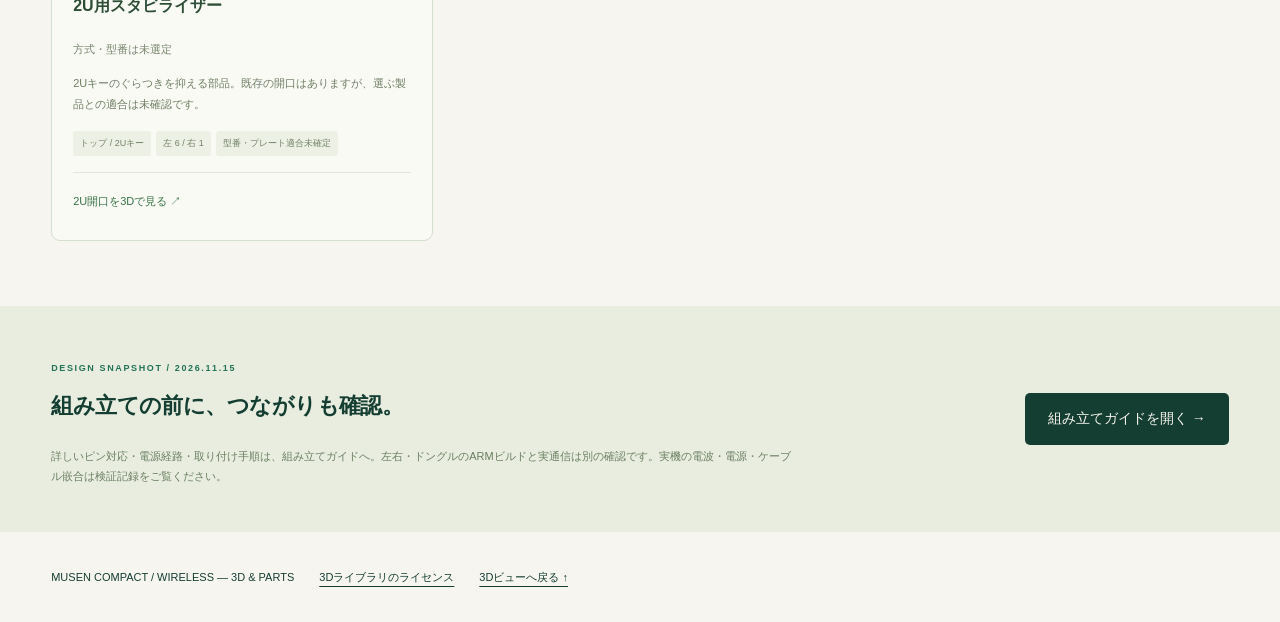
==== commit b049a8b6: "Update FFC and pin connection guide, and compare JLCPCB assembly quantities" ====
--- a/explorer.html
+++ b/explorer.html
@@ -15,8 +15,9 @@
 </head>
 <body class="explorer-page">
   <a class="skip" href="#viewer">3Dビューへ移動</a>
-  <header class="e-header"><a class="brand" href="index.html"><span class="brand-mark" aria-hidden="true">▦</span> MUSEN COMPACT / WIRELESS</a><nav aria-label="ページ内ナビゲーション"><a href="#viewer">3Dで見る</a><a href="#dimensions">厚さ・寸法</a><a href="#parts">使用部品</a><a href="index.html">組み立てガイドへ ↗</a></nav></header>
+  <header class="e-header"><a class="brand" href="index.html"><span class="brand-mark" aria-hidden="true">▦</span> MUSEN COMPACT / WIRELESS</a><nav aria-label="ページ内ナビゲーション"><a href="#viewer">3Dで見る</a><a href="#dimensions">厚さ・寸法</a><a href="#parts">使用部品</a><a href="ordering.html">発注・実装数量</a><a href="index.html">組み立てガイドへ ↗</a></nav></header>
   <main>
+    <p class="wrap note">基板間はFFCを基本とし、同じ基板に代替ピンJ52/J53の穴も追加済みです。3Dでは穴を表示し、未選定のピン本体は表示していません。<a href="index.html#interconnect">接続位置と対応表を見る →</a></p>
     <section class="e-intro e-wrap"><div><p class="eyebrow">THE FINISHED KEYBOARD, INSIDE OUT</p><h1>完成形から、<br class="e-mobile-br">中の部品まで。</h1><p class="e-lead">キーキャップを付けた姿を、好きな角度から。<br>回して、裏返して、層ごとのつながりを見てみましょう。</p></div><div class="e-intro-facts"><span><b>63</b>keys / 左29・右34</span><span><b>3</b>枚のプレート・基板</span><span><b>360°</b>回転・拡大・部品選択</span></div></section>
     <section class="e-workbench e-wrap" id="viewer" aria-label="キーボードの3Dビュー">
       <div class="e-toolbar"><div class="e-segmented" aria-label="表示モード"><button data-mode="assembled" aria-pressed="true">完成形</button><button data-mode="exploded" aria-pressed="false">分解して見る</button><button data-mode="top" aria-pressed="false">トップ</button><button data-mode="main" aria-pressed="false">メイン</button><button data-mode="bottom" aria-pressed="false">ボトム</button></div><label class="e-side">表示する手 <select id="hand-select"><option value="both">左右セット</option><option value="L">左手だけ</option><option value="R">右手だけ</option></select></label></div>
--- a/styles.css
+++ b/styles.css
@@ -1 +1,3 @@
 :root{--ink:#153e32;--muted:#566b61;--paper:#f6f5ee;--green:#237355;--line:#d2d9cd;--accent:#d8eb75}*{box-sizing:border-box}html{scroll-behavior:smooth;scroll-padding-top:90px}body{margin:0;color:var(--ink);background:var(--paper);font-family:Inter,"Yu Gothic UI",Meiryo,sans-serif;line-height:1.85}a{color:inherit;text-underline-offset:5px}header{padding:20px 4vw;display:flex;align-items:center;justify-content:space-between;gap:20px;border-bottom:1px solid var(--line);background:#f6f5eef5;position:sticky;top:0;z-index:3}.brand{text-decoration:none;letter-spacing:.13em;line-height:1.5}.brand span{display:block;font-size:9px;letter-spacing:.19em}nav{display:flex;gap:24px;font-size:13px}nav a{text-decoration:none}.wrap{max-width:1140px;margin:auto;padding-left:28px;padding-right:28px}.hero{padding-top:85px;padding-bottom:78px}.eyebrow{font-size:11px;letter-spacing:.18em;font-weight:700;color:var(--green)}h1{font-size:clamp(38px,6.6vw,77px);letter-spacing:-.04em;line-height:1.2;margin:22px 0 28px}h2{font-size:clamp(25px,3.2vw,38px);line-height:1.45;letter-spacing:-.025em;margin:14px 0 24px}h3{font-size:18px;line-height:1.7}p{max-width:920px}.lead{font-size:17px;color:var(--muted)}.stats{display:grid;grid-template-columns:1fr 1fr 1.4fr;border-top:1px solid var(--line);border-bottom:1px solid var(--line);margin:42px 0 32px;padding:22px 0;gap:25px}.stats strong{font-size:29px;display:block;line-height:1.6}.stats strong span{font-size:15px;margin-left:5px}.stats small{font-size:11px;color:var(--muted)}.button{display:inline-block;background:var(--ink);color:var(--paper);padding:13px 23px;border-radius:5px;text-decoration:none;font-size:14px}.note{font-size:12px;color:var(--muted);line-height:1.85}.section{padding-top:65px;padding-bottom:70px;border-top:1px solid var(--line)}.pale{background:#e9eee4}.dark{background:#153e32;color:#edf1e5}.dark .eyebrow{color:var(--accent)}.dark .note{color:#b4c9bd}.controls{display:flex;gap:12px 24px;flex-wrap:wrap;margin:24px 0;font-size:13px}.controls label{display:flex;align-items:center;gap:7px}input[type=checkbox]{accent-color:#5b986c;width:17px;height:17px}select{background:var(--paper);border:1px solid var(--line);border-radius:4px;padding:8px 20px;font:inherit;color:var(--ink)}.usage-view{background:#204b3d;border:1px solid #4c6d5c;border-radius:12px;overflow:auto}.usage-view svg{display:block;width:100%;min-width:730px;height:auto}.usage-key{cursor:pointer;outline:none}.usage-key:focus rect,.usage-key:hover rect{stroke:#a1b76b;stroke-width:1}.usage-key:focus text{font-weight:800}.data-line{stroke:#95d7dd;stroke-width:3;fill:none;stroke-dasharray:8 8;animation:flow 1.2s linear infinite}.power-line{stroke:#e4bd75;stroke-width:3;fill:none;stroke-dasharray:4 6}.power-labels{display:flex;justify-content:space-between;font-size:13px;gap:20px}.status{border-left:3px solid var(--accent);padding:8px 15px;background:#204b3d;min-height:48px}.layer-grid,.verification-grid{display:grid;grid-template-columns:repeat(3,1fr);gap:18px;margin:30px 0}.layer-grid article,.verification-grid article{border:1px solid var(--line);padding:23px;border-radius:8px;background:#ffffff50}.layer-grid span{font-size:12px;font-weight:700;letter-spacing:.15em;color:var(--green)}.layer-grid p,.verification-grid p{font-size:13px;color:var(--muted)}.pcb-frame{background:#edf1e8;border:1px solid var(--line);border-radius:9px;padding:22px}.pcb-frame svg{display:block;max-width:820px;width:100%;margin:auto}.steps{counter-reset:step;padding:0;list-style:none}.steps li{counter-increment:step;position:relative;padding:8px 0 20px 65px;border-bottom:1px solid var(--line)}.steps li:before{content:counter(step,decimal-leading-zero);position:absolute;left:0;top:20px;font-size:23px;color:#56846b}.steps p{font-size:14px}.two-col{display:grid;grid-template-columns:1fr 1fr;gap:20px;margin:35px 0}figure{margin:0}figure img{width:100%;border:1px solid var(--line);border-radius:8px;background:var(--paper)}figcaption{font-size:11px;color:var(--muted);margin-top:8px}.table-scroll{overflow:auto}table{border-collapse:collapse;width:100%;font-size:13px;text-align:left}td,th{padding:12px 14px;border-bottom:1px solid var(--line);vertical-align:top}th{font-weight:700;background:#dce5d5}td small{display:block;color:var(--muted)}.chain{padding:20px 24px;background:#e5ecd9;border-left:4px solid var(--green);font-size:15px;line-height:2.2}.verification-grid article strong{display:block;font-size:24px}.verification-grid article small{font-size:11px;color:var(--muted)}.file-list{display:flex;flex-wrap:wrap;gap:15px;border-top:1px solid var(--line);margin-top:35px;padding-top:20px;font-size:13px}.file-list h3{width:100%;margin:0}.file-list p{width:100%}footer{display:flex;flex-wrap:wrap;gap:25px;font-size:11px;padding-top:35px;padding-bottom:35px}noscript{display:block;padding:20px}button,a,input,select{-webkit-tap-highlight-color:transparent}a:focus-visible,input:focus-visible,select:focus-visible{outline:3px solid #729568;outline-offset:4px}@keyframes flow{to{stroke-dashoffset:-32}}@media(max-width:780px){header{position:static;align-items:flex-start;padding:18px 22px}nav{gap:10px 16px;flex-wrap:wrap;justify-content:flex-end;max-width:220px;font-size:11px}.wrap{padding-left:22px;padding-right:22px}.hero{padding-top:48px}.stats{grid-template-columns:1fr 1fr;gap:20px}.stats>div:last-child{grid-column:1/-1}.layer-grid,.verification-grid{grid-template-columns:1fr}.two-col{grid-template-columns:1fr}.section{padding-top:40px;padding-bottom:45px}.steps li{padding-left:45px}.pcb-frame{padding:8px}.power-labels{font-size:11px}.lead{font-size:15px}.controls{gap:14px}.stats strong{font-size:25px}}@media(prefers-reduced-motion:reduce){html{scroll-behavior:auto}.data-line{animation:none}}@media print{header{position:static}nav,.controls{display:none}.section,.hero{padding-top:25px;padding-bottom:25px}.dark{background:white;color:black}.dark .note{color:#555}.usage-view{background:white}.data-line{animation:none}}
+
+.connection-cards article{border:1px solid var(--line);border-radius:8px;padding:24px;background:#ffffff60}.connection-cards p{font-size:14px}.connection-readout{padding:12px 16px;border-left:3px solid var(--green);background:#e5ecd9;font-size:13px}.pin-locator{max-height:850px;object-fit:contain}.order-link{padding:18px 22px;background:#e5ecd9;border-left:3px solid var(--green)}button:focus-visible{outline:3px solid #729568;outline-offset:4px}
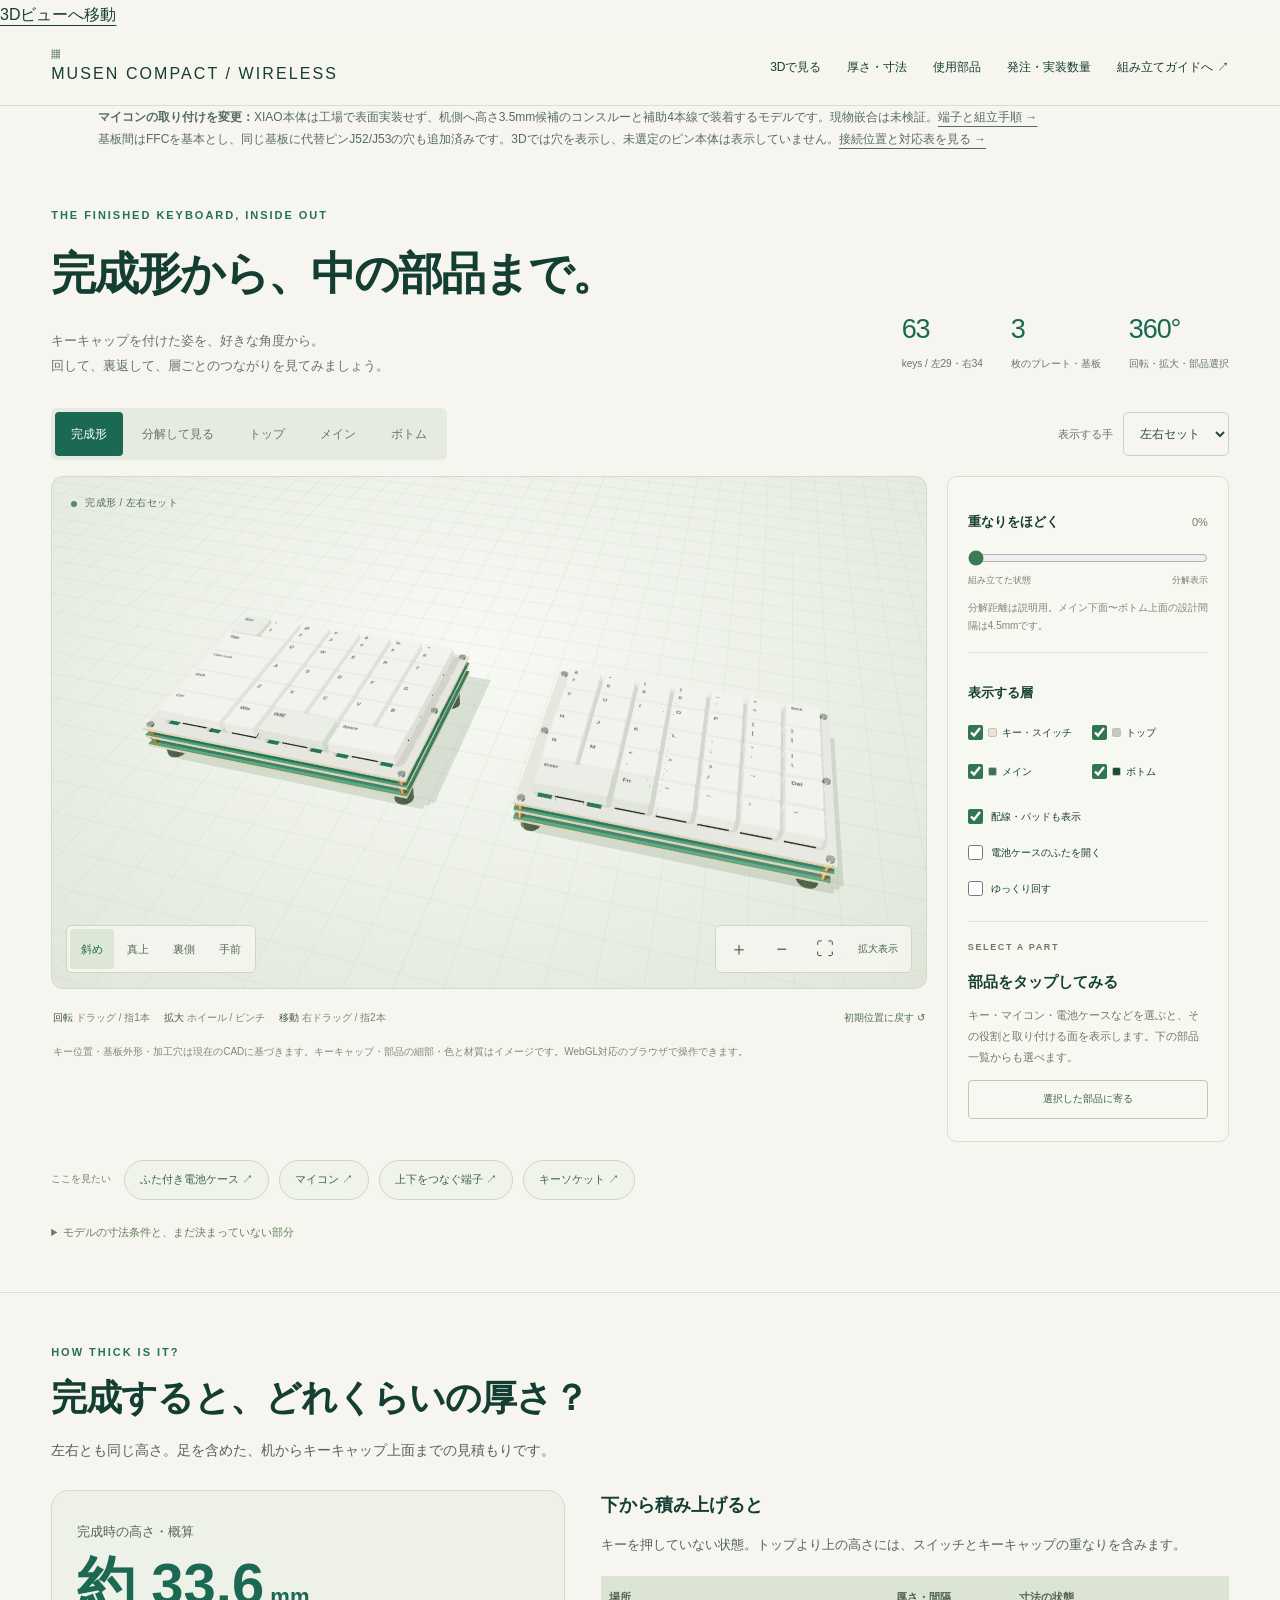
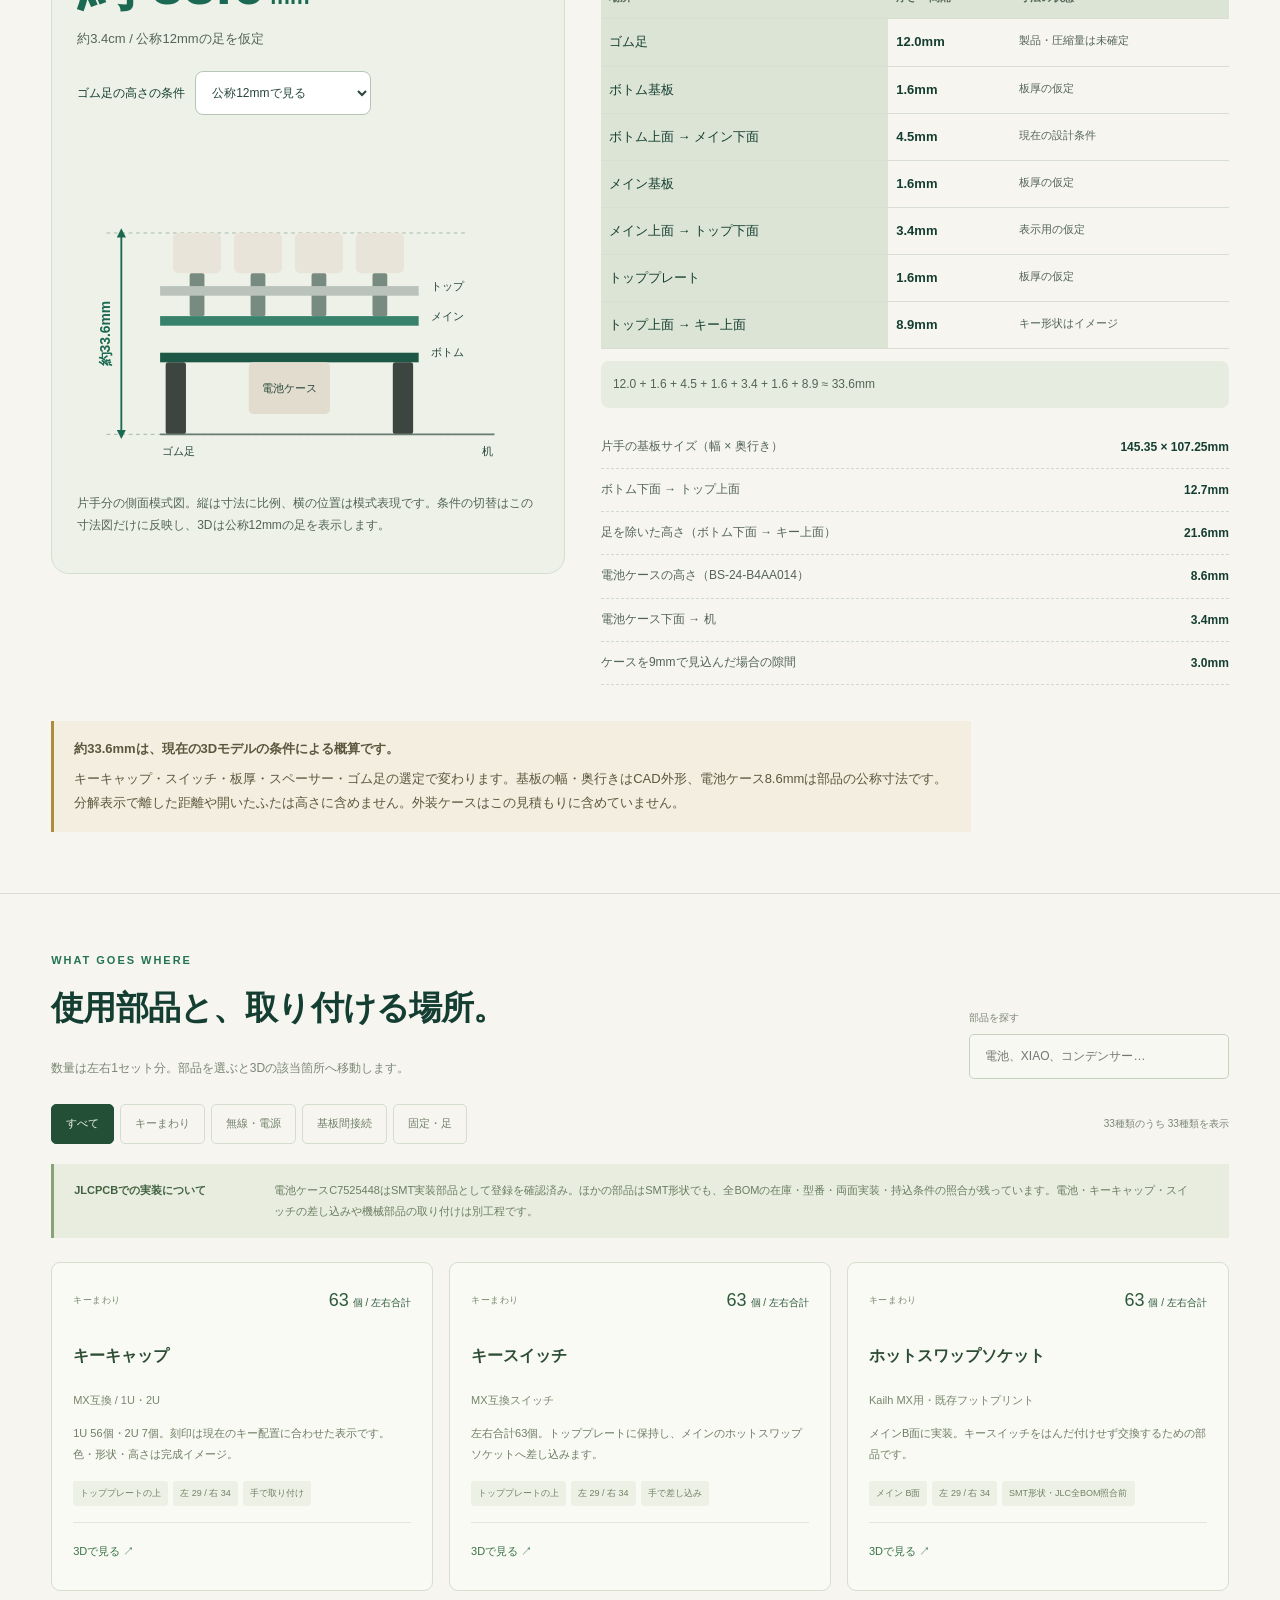
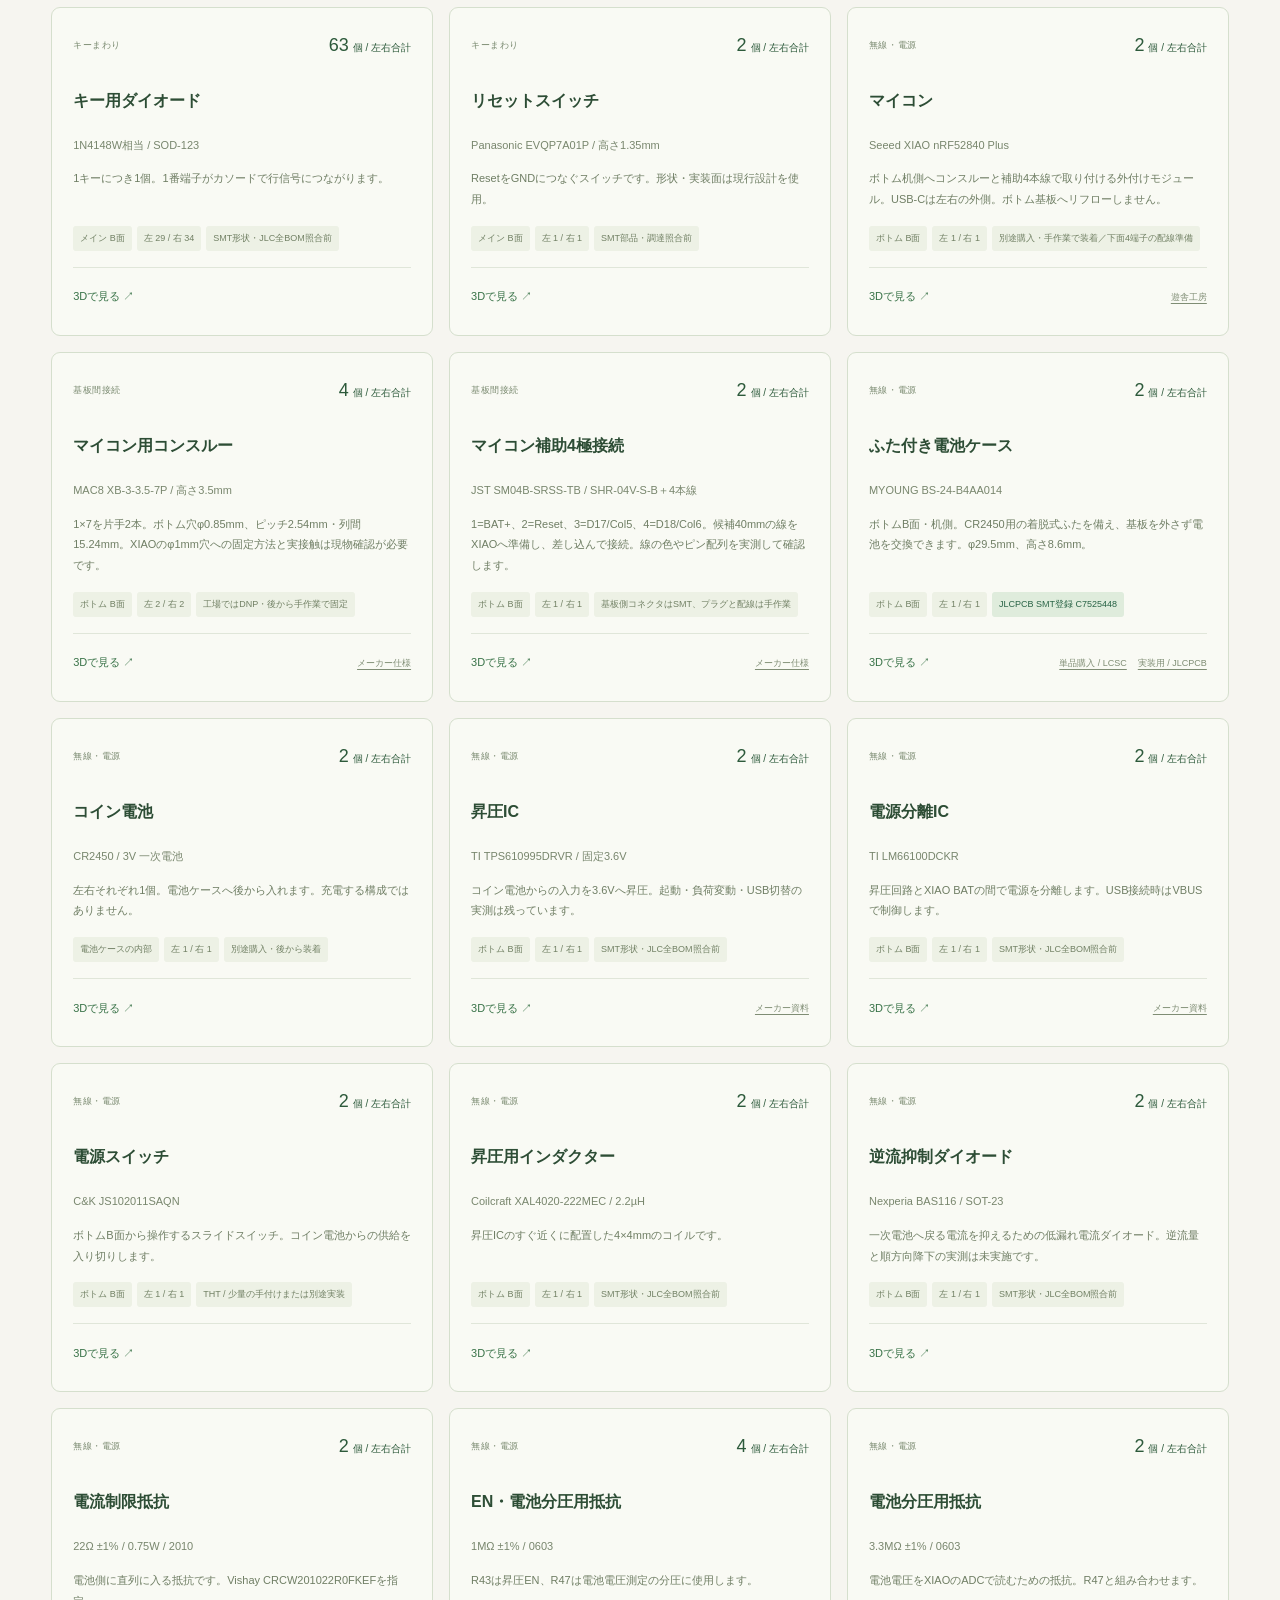
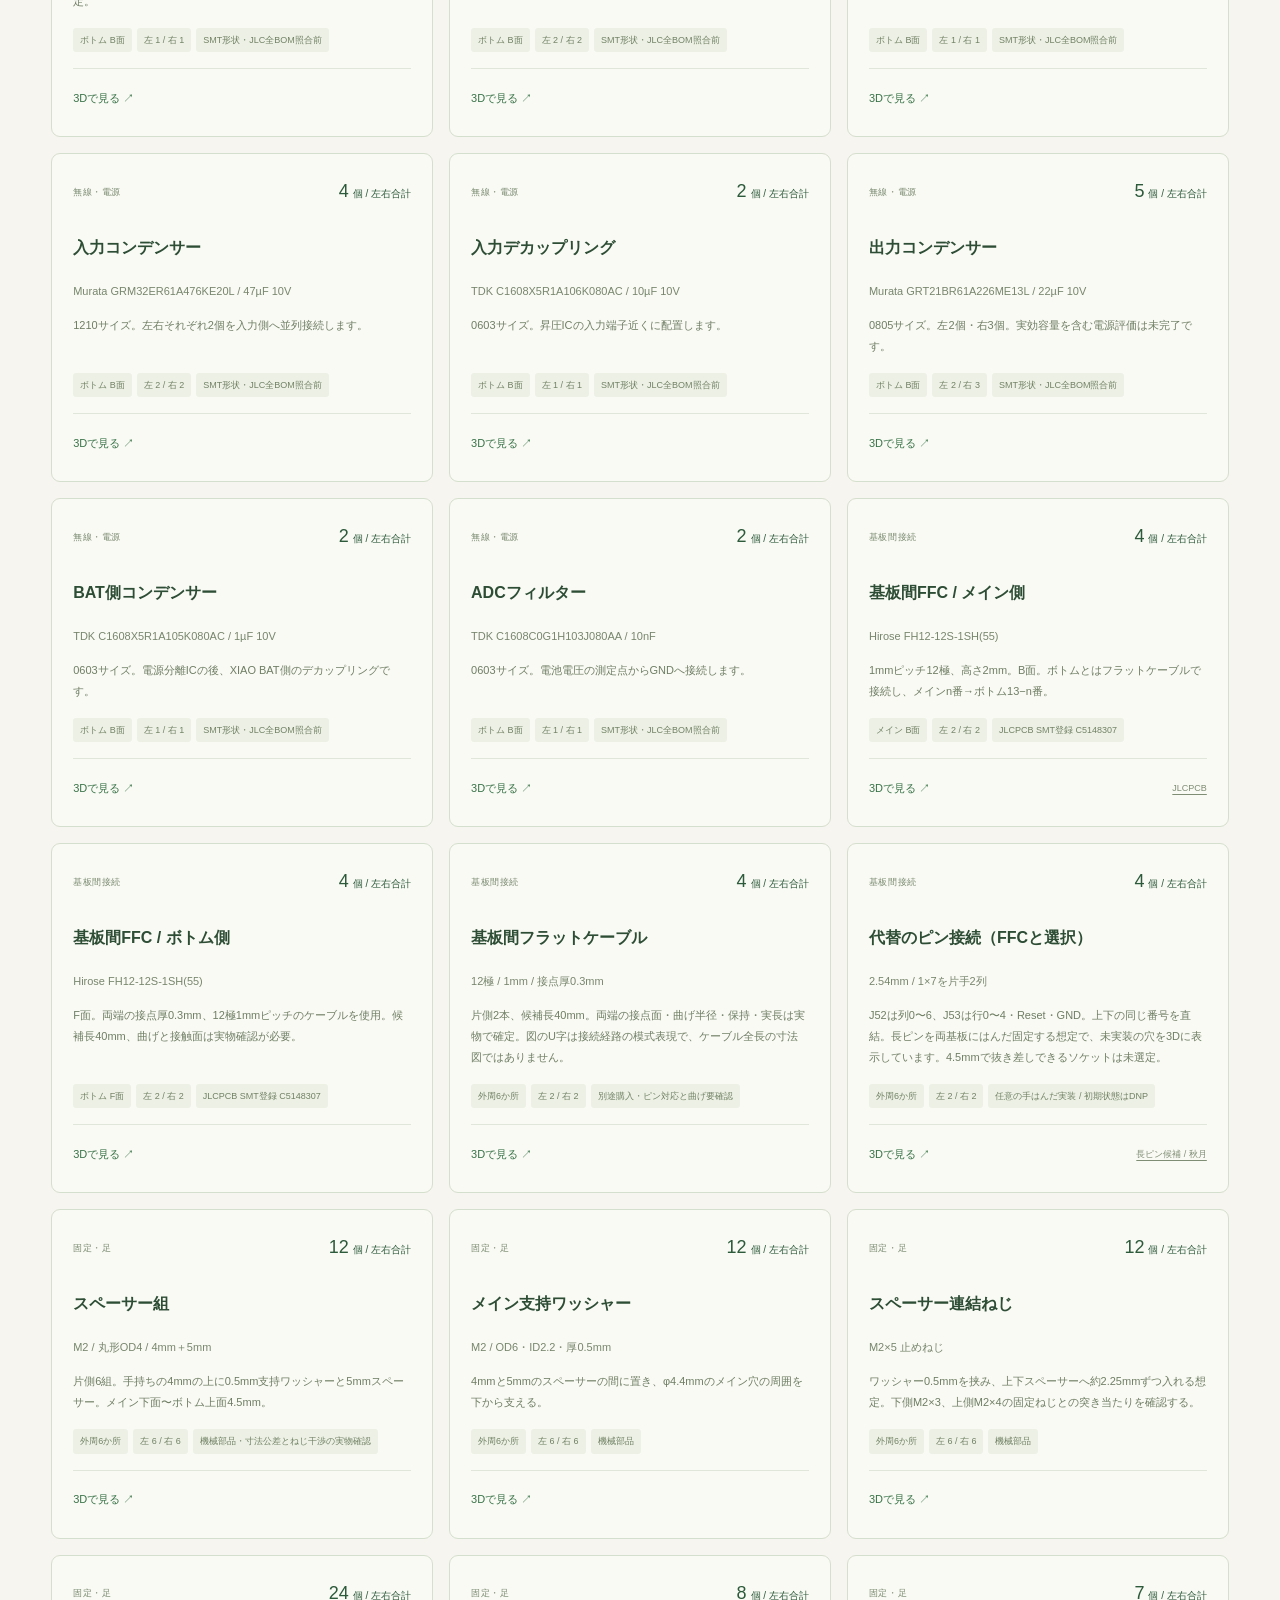
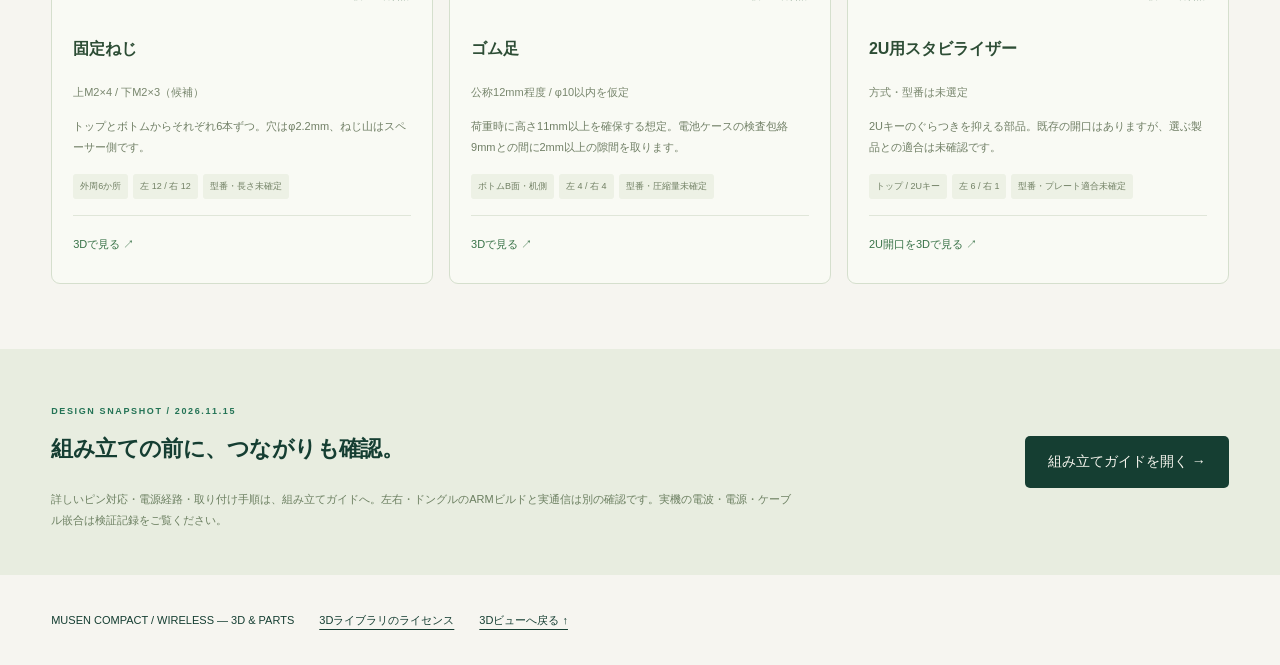
==== commit ed90f4d3: "Make XIAO manually replaceable with Conthrough and update small-quantity ordering" ====
--- a/explorer.html
+++ b/explorer.html
@@ -17,6 +17,7 @@
   <a class="skip" href="#viewer">3Dビューへ移動</a>
   <header class="e-header"><a class="brand" href="index.html"><span class="brand-mark" aria-hidden="true">▦</span> MUSEN COMPACT / WIRELESS</a><nav aria-label="ページ内ナビゲーション"><a href="#viewer">3Dで見る</a><a href="#dimensions">厚さ・寸法</a><a href="#parts">使用部品</a><a href="ordering.html">発注・実装数量</a><a href="index.html">組み立てガイドへ ↗</a></nav></header>
   <main>
+    <p class="wrap note"><b>マイコンの取り付けを変更：</b>XIAO本体は工場で表面実装せず、机側へ高さ3.5mm候補のコンスルーと補助4本線で装着するモデルです。現物嵌合は未検証。<a href="index.html#mcu-mount">端子と組立手順 →</a></p>
     <p class="wrap note">基板間はFFCを基本とし、同じ基板に代替ピンJ52/J53の穴も追加済みです。3Dでは穴を表示し、未選定のピン本体は表示していません。<a href="index.html#interconnect">接続位置と対応表を見る →</a></p>
     <section class="e-intro e-wrap"><div><p class="eyebrow">THE FINISHED KEYBOARD, INSIDE OUT</p><h1>完成形から、<br class="e-mobile-br">中の部品まで。</h1><p class="e-lead">キーキャップを付けた姿を、好きな角度から。<br>回して、裏返して、層ごとのつながりを見てみましょう。</p></div><div class="e-intro-facts"><span><b>63</b>keys / 左29・右34</span><span><b>3</b>枚のプレート・基板</span><span><b>360°</b>回転・拡大・部品選択</span></div></section>
     <section class="e-workbench e-wrap" id="viewer" aria-label="キーボードの3Dビュー">
